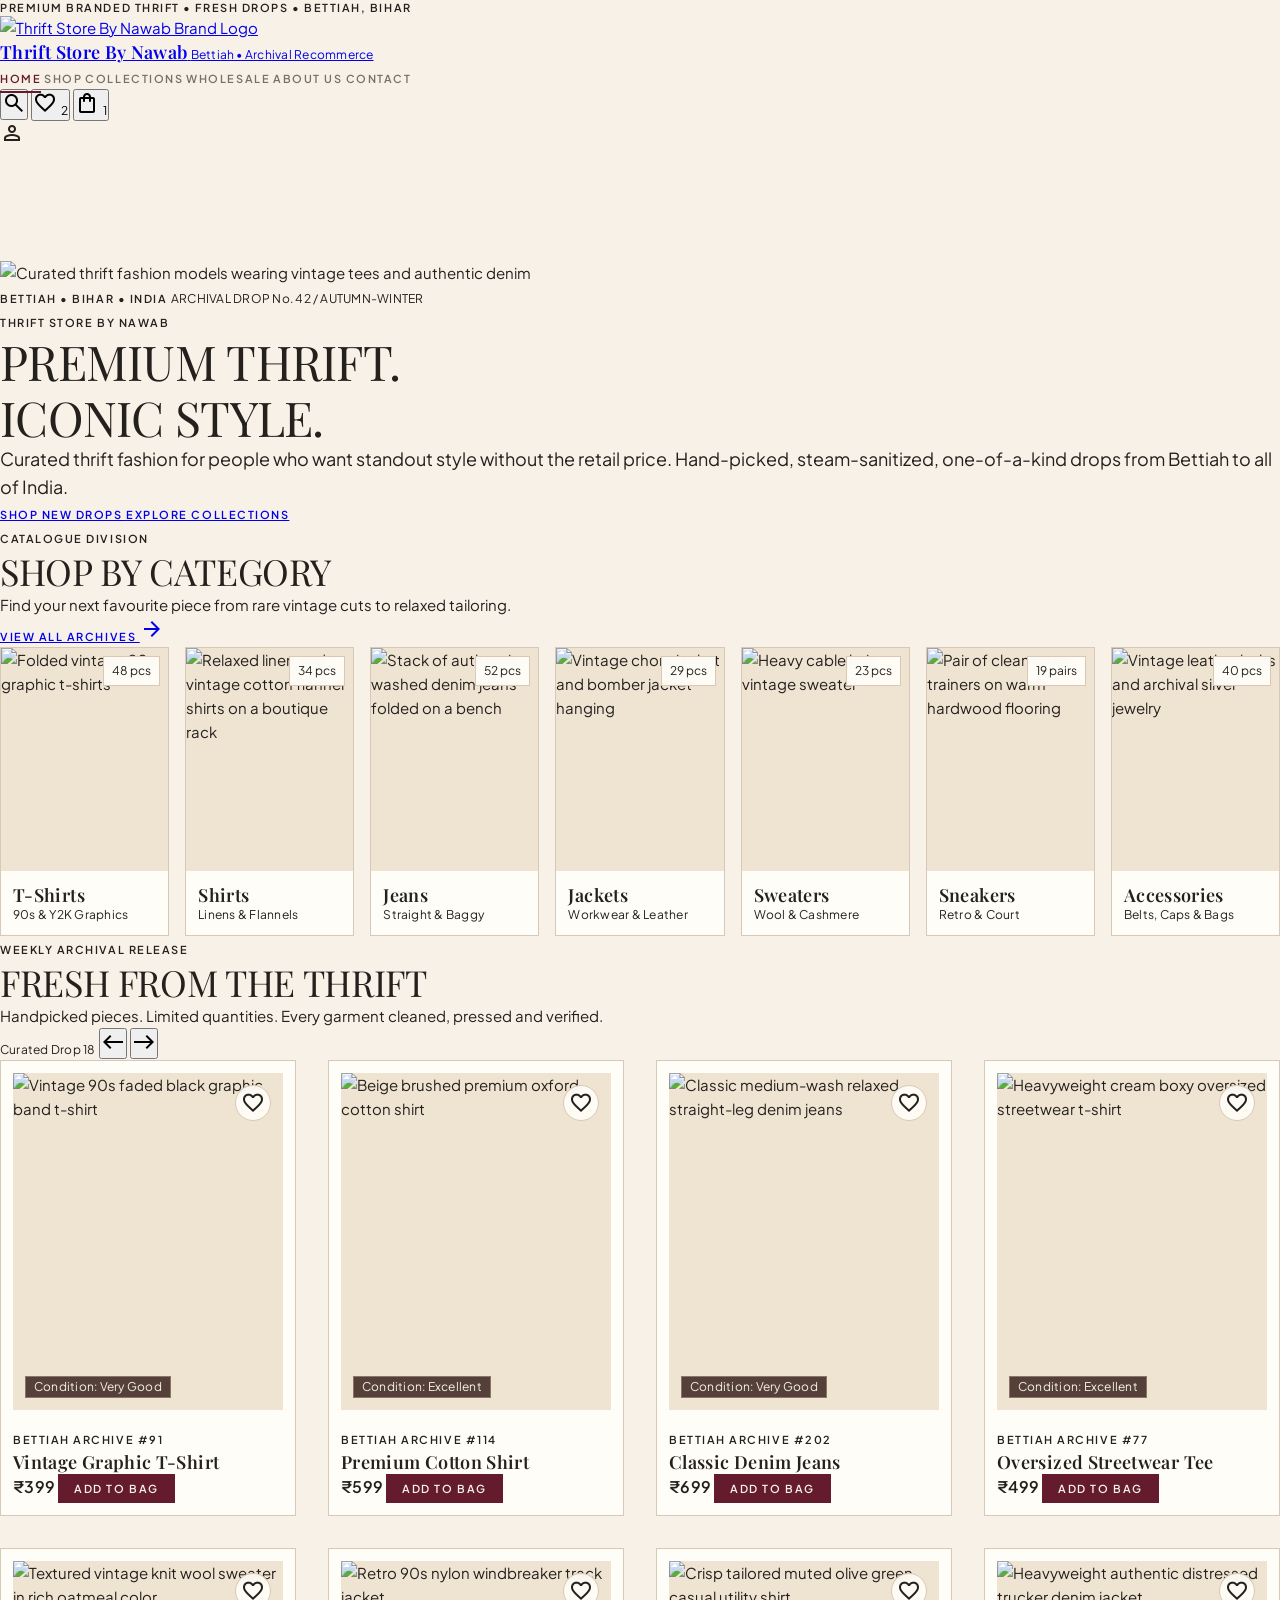
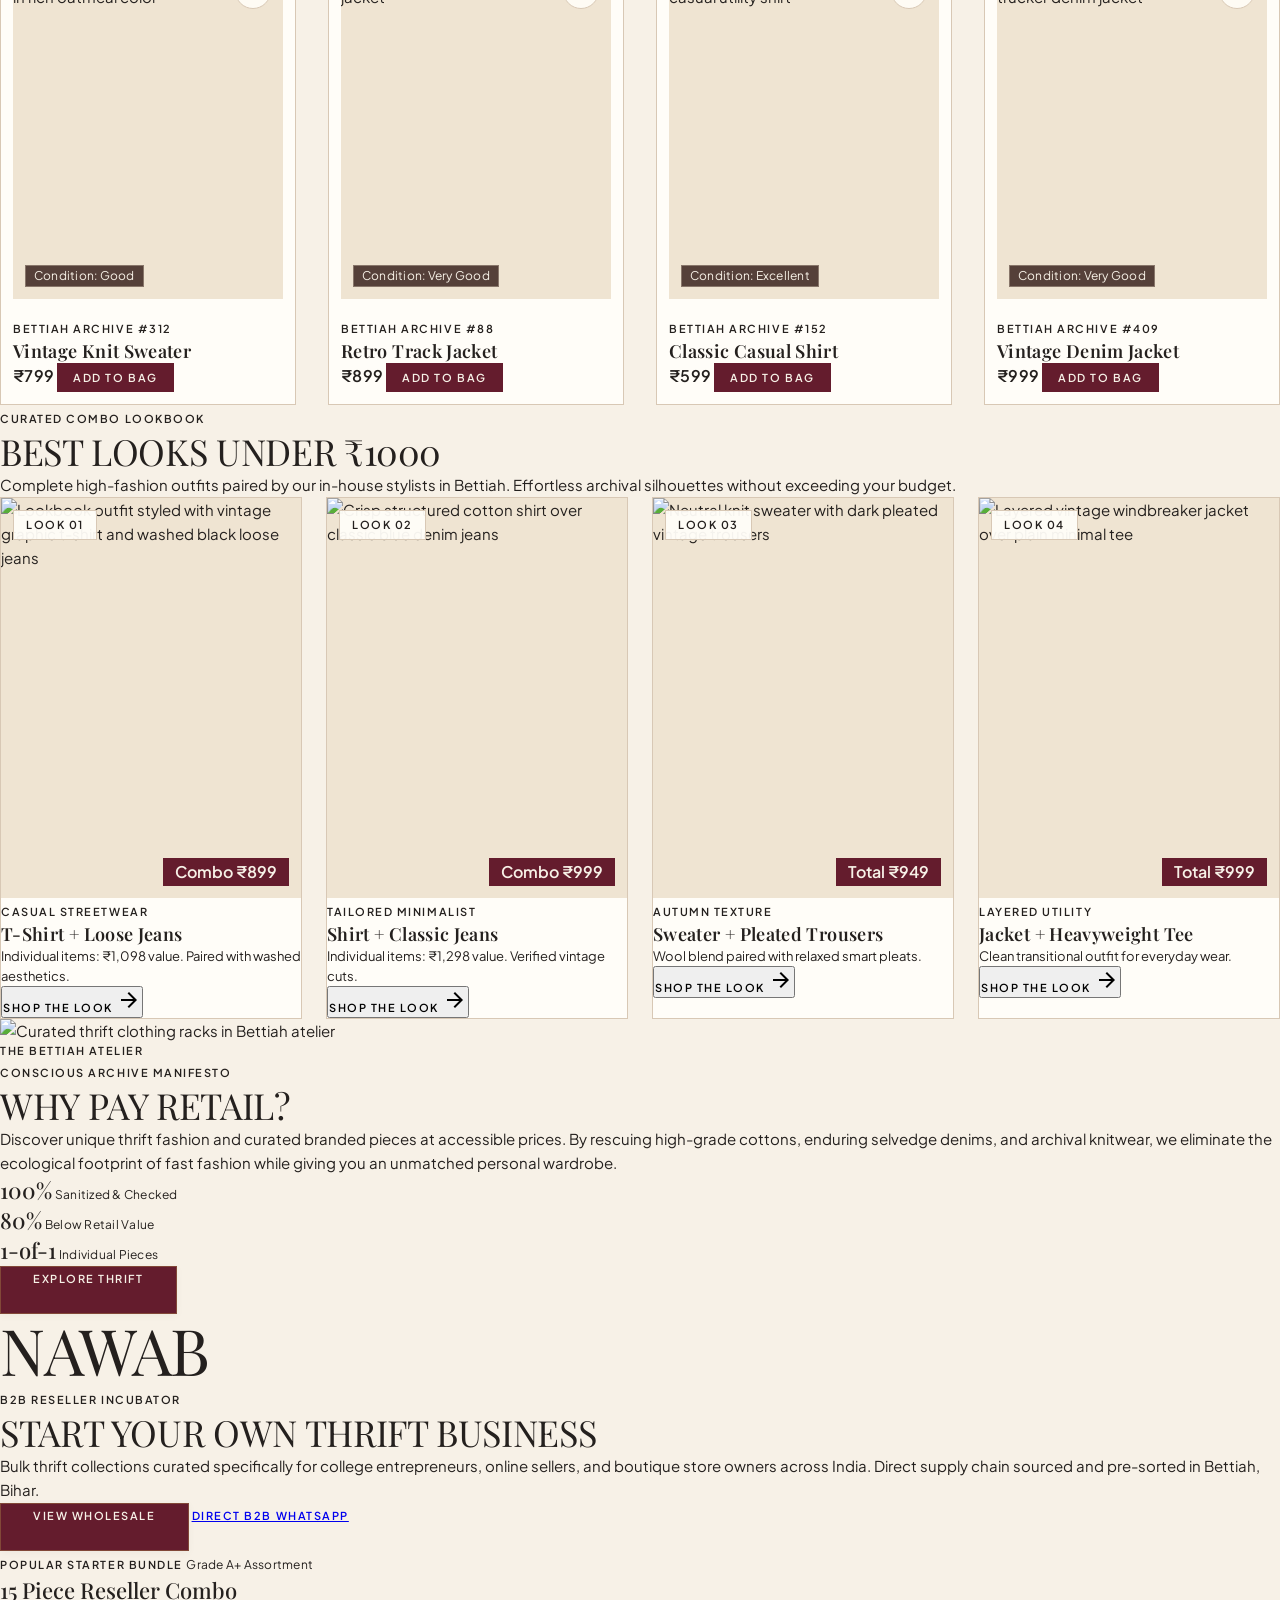
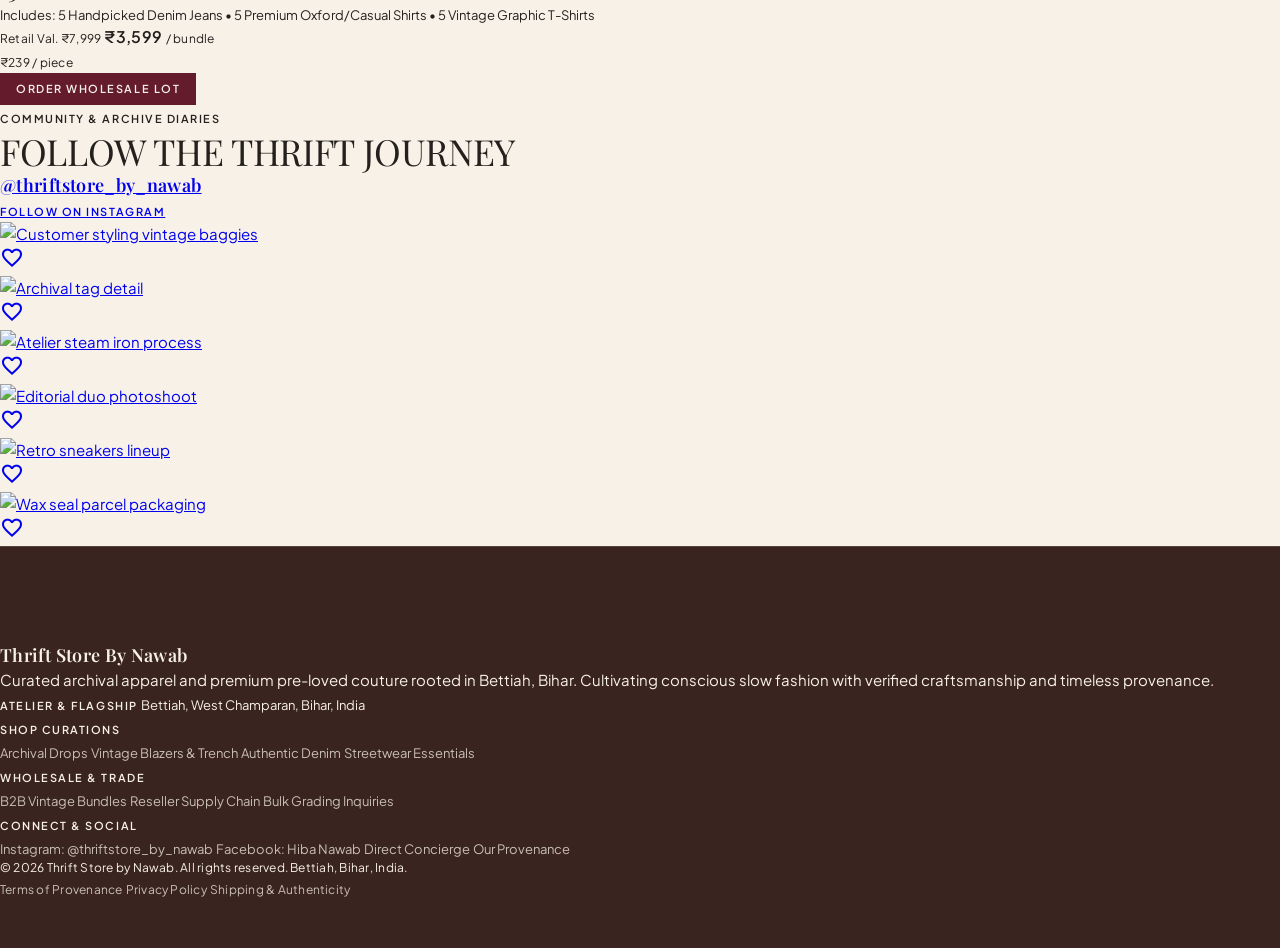
==== index.html @ 16a1c48f "Initial commit: Add Thrift Web files" ====
<!DOCTYPE html>
<html lang="en">
<head>
  <meta charset="utf-8"/>
  <meta name="viewport" content="width=device-width, initial-scale=1.0"/>
  <title>Thrift Store by Nawab | Premium Archival & Vintage Recommerce | Bettiah, Bihar</title>
  <meta name="description" content="Curated thrift fashion in Bettiah, Bihar. Steam-sanitized, one-of-a-kind vintage drops, graphic tees, denim jackets, and wholesale reseller bundles shipped across India."/>
  
  <link rel="stylesheet" href="style.css"/>
  <script src="https://cdn.tailwindcss.com?plugins=forms,container-queries"></script>
  <script id="tailwind-config">
    tailwind.config = {
      darkMode: "class",
      theme: {
        extend: {
          "colors": {
            "primary": "#641C2D",
            "primary-hover": "#4a1421",
            "secondary-dark": "#3A241F",
            "accent": "#B08A4A",
            "background": "#F7F1E7",
            "surface-sand": "#EFE4D2",
            "card-bg": "#FFFDF8",
            "border-soft": "#D8C8B5",
            "hover-bg": "#E9DCC9",
            "text-main": "#24201E",
            "text-secondary": "#77706A"
          },
          "borderRadius": {
            "DEFAULT": "0px",
            "lg": "0px",
            "xl": "0px",
            "full": "9999px"
          },
          "spacing": {
            "space-3xs": "0.125rem",
            "space-2xs": "0.25rem",
            "space-xs": "0.5rem",
            "space-sm": "0.75rem",
            "space-md": "1rem",
            "space-lg": "1.5rem",
            "space-xl": "2rem",
            "space-2xl": "3rem",
            "space-3xl": "4rem",
            "space-4xl": "6rem",
            "space-5xl": "8rem",
            "gutter-mobile": "1rem",
            "gutter-desktop": "2rem",
            "container-max": "88rem"
          },
          "fontFamily": {
            "display-hero": [ "Playfair Display", "Georgia", "serif" ],
            "headline-xl": [ "Playfair Display", "Georgia", "serif" ],
            "headline-lg": [ "Playfair Display", "Georgia", "serif" ],
            "headline-md": [ "Playfair Display", "Georgia", "serif" ],
            "headline-sm": [ "Playfair Display", "Georgia", "serif" ],
            "title-editorial": [ "Playfair Display", "Georgia", "serif" ],
            "body-lg": [ "Plus Jakarta Sans", "sans-serif" ],
            "body-md": [ "Plus Jakarta Sans", "sans-serif" ],
            "body-sm": [ "Plus Jakarta Sans", "sans-serif" ],
            "caption": [ "Plus Jakarta Sans", "sans-serif" ],
            "label-uppercase": [ "Plus Jakarta Sans", "sans-serif" ],
            "label-price": [ "Plus Jakarta Sans", "sans-serif" ]
          }
        }
      }
    };
  </script>
</head>
<body class="bg-background font-body-md text-text-main antialiased selection:bg-surface-sand selection:text-text-main">

  <!-- STICKY HEADER -->
  <header class="fixed top-0 left-0 w-full z-40 bg-[#F7F1E7]/95 backdrop-blur-md border-b border-border-soft/60 shadow-[0_1px_8px_rgba(0,0,0,0.03)]">
    <!-- Announcement Bar -->
    <div class="bg-primary text-[#F7F1E7] py-space-2xs px-gutter-mobile md:px-gutter-desktop text-center">
      <p class="font-label-uppercase text-label-uppercase tracking-widest uppercase text-accent font-semibold">
        PREMIUM BRANDED THRIFT • FRESH DROPS • BETTIAH, BIHAR
      </p>
    </div>
    <!-- Main Header Bar -->
    <div class="h-20 max-w-container-max mx-auto px-gutter-mobile md:px-gutter-desktop flex items-center justify-between">
      <div class="flex items-center gap-space-md">
        <a class="flex items-center gap-space-sm text-decoration-none" href="#">
          <img alt="Thrift Store By Nawab Brand Logo" class="h-8 w-auto object-contain" src="https://lh3.googleusercontent.com/aida/[base64]"/>
          <div class="flex flex-col">
            <span class="font-title-editorial text-title-editorial tracking-wider text-text-main font-semibold uppercase">Thrift Store By Nawab</span>
            <span class="font-caption text-caption text-text-secondary tracking-widest uppercase hidden sm:inline">Bettiah • Archival Recommerce</span>
          </div>
        </a>
      </div>
      <!-- Nav Links -->
      <nav class="hidden lg:flex items-center gap-space-xl" id="desktop-nav">
        <a aria-current="page" class="nav-link active transition-colors py-space-xs font-label-uppercase text-label-uppercase uppercase text-primary font-bold border-b-2 border-primary" href="#">Home</a>
        <a class="nav-link font-label-uppercase text-label-uppercase text-text-secondary hover:text-primary transition-colors py-space-xs uppercase" href="#category-section">Shop</a>
        <a class="nav-link font-label-uppercase text-label-uppercase text-text-secondary hover:text-primary transition-colors py-space-xs uppercase" href="#arrivals-section">Collections</a>
        <a class="nav-link font-label-uppercase text-label-uppercase text-text-secondary hover:text-primary transition-colors py-space-xs uppercase" href="#wholesale-section">Wholesale</a>
        <a class="nav-link font-label-uppercase text-label-uppercase text-text-secondary hover:text-primary transition-colors py-space-xs uppercase" href="#manifesto-section">About Us</a>
        <a class="nav-link font-label-uppercase text-label-uppercase text-text-secondary hover:text-primary transition-colors py-space-xs uppercase" href="#footer-section">Contact</a>
      </nav>
      <!-- Action Icons -->
      <div class="flex items-center gap-space-sm md:gap-space-md">
        <button id="open-search-btn" aria-label="Search catalog" class="p-space-xs text-text-secondary hover:text-text-main transition-colors cursor-pointer" type="button">
          <span class="material-symbols-outlined text-[22px]">search</span>
        </button>
        <button id="open-wishlist-btn" aria-label="Wishlist" class="relative p-space-xs text-text-secondary hover:text-text-main transition-colors cursor-pointer" type="button">
          <span class="material-symbols-outlined text-[22px]">favorite</span>
          <span id="wishlist-badge" class="absolute top-1 right-1 w-4 h-4 rounded-full bg-primary text-[#F7F1E7] font-caption text-[10px] leading-none flex items-center justify-center font-bold">2</span>
        </button>
        <button id="open-cart-btn" aria-label="Open cart" class="relative p-space-xs text-text-secondary hover:text-text-main transition-colors cursor-pointer" type="button">
          <span class="material-symbols-outlined text-[22px]">shopping_bag</span>
          <span id="cart-badge" class="absolute top-1 right-1 w-4 h-4 rounded-full bg-primary text-[#F7F1E7] font-caption text-[10px] leading-none flex items-center justify-center font-bold">1</span>
        </button>
        <div class="pl-space-2xs">
          <div class="w-8 h-8 rounded-full bg-secondary-dark flex items-center justify-center hover:bg-primary transition-colors cursor-pointer">
            <span class="material-symbols-outlined text-[#F7F1E7] text-[18px]">person</span>
          </div>
        </div>
      </div>
    </div>
  </header>

  <!-- MAIN CONTENT -->
  <main class="w-full pt-20 bg-background main-content">
    <div class="flex flex-col w-full">

      <!-- 1. HERO SECTION -->
      <section class="relative w-full px-gutter-mobile md:px-gutter-desktop py-space-xl md:py-space-3xl max-w-container-max mx-auto">
        <div class="relative w-full overflow-hidden bg-surface-sand border border-border-soft shadow-md">
          <div class="relative min-h-[560px] md:min-h-[680px] w-full flex flex-col justify-between p-space-lg md:p-space-3xl">
            <img alt="Curated thrift fashion models wearing vintage tees and authentic denim" class="absolute inset-0 w-full h-full object-cover object-center" src="https://lh3.googleusercontent.com/aida-public/[base64]"/>
            <!-- Editorial Scrim Overlay -->
            <div class="absolute inset-0 bg-gradient-to-t from-secondary-dark/90 via-secondary-dark/40 to-transparent"></div>
            <div class="absolute inset-0 bg-primary/20 backdrop-[1px]"></div>
            
            <!-- Top Header Meta -->
            <div class="relative z-10 flex items-center justify-between">
              <span class="font-label-uppercase text-label-uppercase text-[#F7F1E7] bg-secondary-dark/70 border border-accent/40 backdrop-blur-md px-space-md py-space-xs uppercase tracking-widest">
                BETTIAH • BIHAR • INDIA
              </span>
              <span class="font-caption text-caption text-[#F7F1E7]/80 hidden md:inline tracking-widest uppercase">
                ARCHIVAL DROP No. 42 / AUTUMN-WINTER
              </span>
            </div>

            <!-- Main Copy & Action Buttons -->
            <div class="relative z-10 max-w-2xl flex flex-col gap-space-md pt-space-4xl">
              <div class="flex flex-col gap-space-2xs">
                <span class="font-label-uppercase text-label-uppercase text-accent tracking-[0.2em] uppercase font-semibold">
                  THRIFT STORE BY NAWAB
                </span>
                <h1 class="font-headline-xl text-headline-xl md:font-display-hero md:text-display-hero text-[#F7F1E7] tracking-tight font-normal">
                  PREMIUM THRIFT.<br/><span class="italic font-light text-accent">ICONIC STYLE.</span>
                </h1>
              </div>
              <p class="font-body-lg text-body-lg text-[#F7F1E7]/90 max-w-xl font-normal leading-relaxed">
                Curated thrift fashion for people who want standout style without the retail price. Hand-picked, steam-sanitized, one-of-a-kind drops from Bettiah to all of India.
              </p>
              <div class="flex flex-wrap items-center gap-space-md pt-space-xs">
                <a class="h-12 px-space-xl bg-primary text-[#F7F1E7] hover:bg-primary-hover border border-accent/40 transition-colors flex items-center justify-center font-label-uppercase text-label-uppercase uppercase tracking-widest shadow-sm" href="#arrivals-section">
                  SHOP NEW DROPS
                </a>
                <a class="h-12 px-space-xl bg-secondary-dark/60 backdrop-blur-md text-[#F7F1E7] border border-border-soft hover:bg-secondary-dark transition-colors flex items-center justify-center font-label-uppercase text-label-uppercase uppercase tracking-widest" href="#category-section">
                  EXPLORE COLLECTIONS
                </a>
              </div>
            </div>
          </div>
        </div>
      </section>

      <!-- 2. SHOP BY CATEGORY -->
      <section id="category-section" class="w-full px-gutter-mobile md:px-gutter-desktop py-space-3xl max-w-container-max mx-auto">
        <div class="flex flex-col md:flex-row md:items-end justify-between mb-space-2xl gap-space-sm">
          <div class="flex flex-col gap-space-3xs">
            <span class="font-label-uppercase text-label-uppercase text-accent tracking-widest uppercase font-semibold">CATALOGUE DIVISION</span>
            <h2 class="font-headline-lg text-headline-lg text-text-main">SHOP BY CATEGORY</h2>
            <p class="font-body-md text-body-md text-text-secondary">Find your next favourite piece from rare vintage cuts to relaxed tailoring.</p>
          </div>
          <a class="font-label-uppercase text-label-uppercase text-primary hover:text-accent inline-flex items-center gap-space-xs uppercase tracking-widest group font-semibold transition-colors" href="#arrivals-section">
            View All Archives
            <span class="material-symbols-outlined text-[16px] group-hover:translate-x-1 transition-transform">arrow_forward</span>
          </a>
        </div>
        <!-- 7 Category Cards -->
        <div class="category-grid">
          <!-- Item 1: T-Shirts -->
          <a class="category-card group" href="#arrivals-section">
            <div class="category-image-wrap">
              <img alt="Folded vintage 90s graphic t-shirts" src="https://lh3.googleusercontent.com/aida-public/[base64]"/>
              <span class="category-count">48 pcs</span>
            </div>
            <div class="category-meta">
              <span class="font-title-editorial text-title-editorial text-text-main font-semibold group-hover:text-primary transition-colors">T-Shirts</span>
              <span class="font-caption text-caption text-text-secondary">90s & Y2K Graphics</span>
            </div>
          </a>
          <!-- Item 2: Shirts -->
          <a class="category-card group" href="#arrivals-section">
            <div class="category-image-wrap">
              <img alt="Relaxed linen and vintage cotton flannel shirts on a boutique rack" src="https://lh3.googleusercontent.com/aida-public/[base64]"/>
              <span class="category-count">34 pcs</span>
            </div>
            <div class="category-meta">
              <span class="font-title-editorial text-title-editorial text-text-main font-semibold group-hover:text-primary transition-colors">Shirts</span>
              <span class="font-caption text-caption text-text-secondary">Linens & Flannels</span>
            </div>
          </a>
          <!-- Item 3: Jeans -->
          <a class="category-card group" href="#arrivals-section">
            <div class="category-image-wrap">
              <img alt="Stack of authentic washed denim jeans folded on a bench" src="https://lh3.googleusercontent.com/aida-public/[base64]"/>
              <span class="category-count">52 pcs</span>
            </div>
            <div class="category-meta">
              <span class="font-title-editorial text-title-editorial text-text-main font-semibold group-hover:text-primary transition-colors">Jeans</span>
              <span class="font-caption text-caption text-text-secondary">Straight & Baggy</span>
            </div>
          </a>
          <!-- Item 4: Jackets -->
          <a class="category-card group" href="#arrivals-section">
            <div class="category-image-wrap">
              <img alt="Vintage chore jacket and bomber jacket hanging" src="https://lh3.googleusercontent.com/aida-public/[base64]"/>
              <span class="category-count">29 pcs</span>
            </div>
            <div class="category-meta">
              <span class="font-title-editorial text-title-editorial text-text-main font-semibold group-hover:text-primary transition-colors">Jackets</span>
              <span class="font-caption text-caption text-text-secondary">Workwear & Leather</span>
            </div>
          </a>
          <!-- Item 5: Sweaters -->
          <a class="category-card group" href="#arrivals-section">
            <div class="category-image-wrap">
              <img alt="Heavy cable knit vintage sweater" src="https://lh3.googleusercontent.com/aida-public/[base64]"/>
              <span class="category-count">23 pcs</span>
            </div>
            <div class="category-meta">
              <span class="font-title-editorial text-title-editorial text-text-main font-semibold group-hover:text-primary transition-colors">Sweaters</span>
              <span class="font-caption text-caption text-text-secondary">Wool & Cashmere</span>
            </div>
          </a>
          <!-- Item 6: Sneakers -->
          <a class="category-card group" href="#arrivals-section">
            <div class="category-image-wrap">
              <img alt="Pair of clean retro trainers on warm hardwood flooring" src="https://lh3.googleusercontent.com/aida-public/[base64]"/>
              <span class="category-count">19 pairs</span>
            </div>
            <div class="category-meta">
              <span class="font-title-editorial text-title-editorial text-text-main font-semibold group-hover:text-primary transition-colors">Sneakers</span>
              <span class="font-caption text-caption text-text-secondary">Retro & Court</span>
            </div>
          </a>
          <!-- Item 7: Accessories -->
          <a class="category-card group" href="#arrivals-section">
            <div class="category-image-wrap">
              <img alt="Vintage leather belts and archival silver jewelry" src="https://lh3.googleusercontent.com/aida-public/[base64]"/>
              <span class="category-count">40 pcs</span>
            </div>
            <div class="category-meta">
              <span class="font-title-editorial text-title-editorial text-text-main font-semibold group-hover:text-primary transition-colors">Accessories</span>
              <span class="font-caption text-caption text-text-secondary">Belts, Caps & Bags</span>
            </div>
          </a>
        </div>
      </section>

      <!-- 3. NEW ARRIVALS ('FRESH FROM THE THRIFT') -->
      <section id="arrivals-section" class="w-full px-gutter-mobile md:px-gutter-desktop py-space-4xl max-w-container-max mx-auto">
        <div class="flex flex-col md:flex-row md:items-end justify-between mb-space-2xl gap-space-sm">
          <div class="flex flex-col gap-space-3xs">
            <span class="font-label-uppercase text-label-uppercase text-accent tracking-widest uppercase font-semibold">WEEKLY ARCHIVAL RELEASE</span>
            <h2 class="font-headline-lg text-headline-lg text-text-main">FRESH FROM THE THRIFT</h2>
            <p class="font-body-md text-body-md text-text-secondary">Handpicked pieces. Limited quantities. Every garment cleaned, pressed and verified.</p>
          </div>
          <div class="flex items-center gap-space-xs">
            <span class="font-caption text-caption text-text-secondary pr-space-xs">Curated Drop 18</span>
            <button aria-label="Previous" class="w-10 h-10 bg-surface-sand border border-border-soft flex items-center justify-center text-text-main hover:bg-hover-bg transition-colors cursor-pointer" type="button">
              <span class="material-symbols-outlined text-[20px]">west</span>
            </button>
            <button aria-label="Next" class="w-10 h-10 bg-surface-sand border border-border-soft flex items-center justify-center text-text-main hover:bg-hover-bg transition-colors cursor-pointer" type="button">
              <span class="material-symbols-outlined text-[20px]">east</span>
            </button>
          </div>
        </div>

        <!-- 8 Product Cards Grid -->
        <div class="product-grid">
          <!-- Card 1 -->
          <div class="product-card group" data-title="Vintage Graphic T-Shirt" data-price="399" data-code="Bettiah Archive #91">
            <div class="product-image-container">
              <img alt="Vintage 90s faded black graphic band t-shirt" src="https://lh3.googleusercontent.com/aida-public/[base64]"/>
              <button aria-label="Save to wishlist" class="wishlist-btn" type="button">
                <span class="material-symbols-outlined text-[20px]">favorite</span>
              </button>
              <span class="condition-badge font-caption text-caption">Condition: Very Good</span>
            </div>
            <div class="product-info">
              <div class="flex flex-col gap-space-3xs">
                <span class="font-label-uppercase text-label-uppercase text-accent uppercase font-medium">Bettiah Archive #91</span>
                <h3 class="font-title-editorial text-title-editorial text-text-main font-medium">Vintage Graphic T-Shirt</h3>
              </div>
              <div class="pt-space-md flex items-center justify-between">
                <span class="font-label-price text-label-price text-text-main font-semibold">₹399</span>
                <button class="add-to-bag-btn" type="button">Add to Bag</button>
              </div>
            </div>
          </div>
          <!-- Card 2 -->
          <div class="product-card group" data-title="Premium Cotton Shirt" data-price="599" data-code="Bettiah Archive #114">
            <div class="product-image-container">
              <img alt="Beige brushed premium oxford cotton shirt" src="https://lh3.googleusercontent.com/aida-public/[base64]"/>
              <button aria-label="Save to wishlist" class="wishlist-btn" type="button">
                <span class="material-symbols-outlined text-[20px]">favorite</span>
              </button>
              <span class="condition-badge font-caption text-caption">Condition: Excellent</span>
            </div>
            <div class="product-info">
              <div class="flex flex-col gap-space-3xs">
                <span class="font-label-uppercase text-label-uppercase text-accent uppercase font-medium">Bettiah Archive #114</span>
                <h3 class="font-title-editorial text-title-editorial text-text-main font-medium">Premium Cotton Shirt</h3>
              </div>
              <div class="pt-space-md flex items-center justify-between">
                <span class="font-label-price text-label-price text-text-main font-semibold">₹599</span>
                <button class="add-to-bag-btn" type="button">Add to Bag</button>
              </div>
            </div>
          </div>
          <!-- Card 3 -->
          <div class="product-card group" data-title="Classic Denim Jeans" data-price="699" data-code="Bettiah Archive #202">
            <div class="product-image-container">
              <img alt="Classic medium-wash relaxed straight-leg denim jeans" src="https://lh3.googleusercontent.com/aida-public/[base64]"/>
              <button aria-label="Save to wishlist" class="wishlist-btn" type="button">
                <span class="material-symbols-outlined text-[20px]">favorite</span>
              </button>
              <span class="condition-badge font-caption text-caption">Condition: Very Good</span>
            </div>
            <div class="product-info">
              <div class="flex flex-col gap-space-3xs">
                <span class="font-label-uppercase text-label-uppercase text-accent uppercase font-medium">Bettiah Archive #202</span>
                <h3 class="font-title-editorial text-title-editorial text-text-main font-medium">Classic Denim Jeans</h3>
              </div>
              <div class="pt-space-md flex items-center justify-between">
                <span class="font-label-price text-label-price text-text-main font-semibold">₹699</span>
                <button class="add-to-bag-btn" type="button">Add to Bag</button>
              </div>
            </div>
          </div>
          <!-- Card 4 -->
          <div class="product-card group" data-title="Oversized Streetwear Tee" data-price="499" data-code="Bettiah Archive #77">
            <div class="product-image-container">
              <img alt="Heavyweight cream boxy oversized streetwear t-shirt" src="https://lh3.googleusercontent.com/aida-public/[base64]"/>
              <button aria-label="Save to wishlist" class="wishlist-btn" type="button">
                <span class="material-symbols-outlined text-[20px]">favorite</span>
              </button>
              <span class="condition-badge font-caption text-caption">Condition: Excellent</span>
            </div>
            <div class="product-info">
              <div class="flex flex-col gap-space-3xs">
                <span class="font-label-uppercase text-label-uppercase text-accent uppercase font-medium">Bettiah Archive #77</span>
                <h3 class="font-title-editorial text-title-editorial text-text-main font-medium">Oversized Streetwear Tee</h3>
              </div>
              <div class="pt-space-md flex items-center justify-between">
                <span class="font-label-price text-label-price text-text-main font-semibold">₹499</span>
                <button class="add-to-bag-btn" type="button">Add to Bag</button>
              </div>
            </div>
          </div>
          <!-- Card 5 -->
          <div class="product-card group" data-title="Vintage Knit Sweater" data-price="799" data-code="Bettiah Archive #312">
            <div class="product-image-container">
              <img alt="Textured vintage knit wool sweater in rich oatmeal color" src="https://lh3.googleusercontent.com/aida-public/[base64]"/>
              <button aria-label="Save to wishlist" class="wishlist-btn" type="button">
                <span class="material-symbols-outlined text-[20px]">favorite</span>
              </button>
              <span class="condition-badge font-caption text-caption">Condition: Good</span>
            </div>
            <div class="product-info">
              <div class="flex flex-col gap-space-3xs">
                <span class="font-label-uppercase text-label-uppercase text-accent uppercase font-medium">Bettiah Archive #312</span>
                <h3 class="font-title-editorial text-title-editorial text-text-main font-medium">Vintage Knit Sweater</h3>
              </div>
              <div class="pt-space-md flex items-center justify-between">
                <span class="font-label-price text-label-price text-text-main font-semibold">₹799</span>
                <button class="add-to-bag-btn" type="button">Add to Bag</button>
              </div>
            </div>
          </div>
          <!-- Card 6 -->
          <div class="product-card group" data-title="Retro Track Jacket" data-price="899" data-code="Bettiah Archive #88">
            <div class="product-image-container">
              <img alt="Retro 90s nylon windbreaker track jacket" src="https://lh3.googleusercontent.com/aida-public/[base64]"/>
              <button aria-label="Save to wishlist" class="wishlist-btn" type="button">
                <span class="material-symbols-outlined text-[20px]">favorite</span>
              </button>
              <span class="condition-badge font-caption text-caption">Condition: Very Good</span>
            </div>
            <div class="product-info">
              <div class="flex flex-col gap-space-3xs">
                <span class="font-label-uppercase text-label-uppercase text-accent uppercase font-medium">Bettiah Archive #88</span>
                <h3 class="font-title-editorial text-title-editorial text-text-main font-medium">Retro Track Jacket</h3>
              </div>
              <div class="pt-space-md flex items-center justify-between">
                <span class="font-label-price text-label-price text-text-main font-semibold">₹899</span>
                <button class="add-to-bag-btn" type="button">Add to Bag</button>
              </div>
            </div>
          </div>
          <!-- Card 7 -->
          <div class="product-card group" data-title="Classic Casual Shirt" data-price="599" data-code="Bettiah Archive #152">
            <div class="product-image-container">
              <img alt="Crisp tailored muted olive green casual utility shirt" src="https://lh3.googleusercontent.com/aida-public/[base64]"/>
              <button aria-label="Save to wishlist" class="wishlist-btn" type="button">
                <span class="material-symbols-outlined text-[20px]">favorite</span>
              </button>
              <span class="condition-badge font-caption text-caption">Condition: Excellent</span>
            </div>
            <div class="product-info">
              <div class="flex flex-col gap-space-3xs">
                <span class="font-label-uppercase text-label-uppercase text-accent uppercase font-medium">Bettiah Archive #152</span>
                <h3 class="font-title-editorial text-title-editorial text-text-main font-medium">Classic Casual Shirt</h3>
              </div>
              <div class="pt-space-md flex items-center justify-between">
                <span class="font-label-price text-label-price text-text-main font-semibold">₹599</span>
                <button class="add-to-bag-btn" type="button">Add to Bag</button>
              </div>
            </div>
          </div>
          <!-- Card 8 -->
          <div class="product-card group" data-title="Vintage Denim Jacket" data-price="999" data-code="Bettiah Archive #409">
            <div class="product-image-container">
              <img alt="Heavyweight authentic distressed trucker denim jacket" src="https://lh3.googleusercontent.com/aida-public/[base64]"/>
              <button aria-label="Save to wishlist" class="wishlist-btn" type="button">
                <span class="material-symbols-outlined text-[20px]">favorite</span>
              </button>
              <span class="condition-badge font-caption text-caption">Condition: Very Good</span>
            </div>
            <div class="product-info">
              <div class="flex flex-col gap-space-3xs">
                <span class="font-label-uppercase text-label-uppercase text-accent uppercase font-medium">Bettiah Archive #409</span>
                <h3 class="font-title-editorial text-title-editorial text-text-main font-medium">Vintage Denim Jacket</h3>
              </div>
              <div class="pt-space-md flex items-center justify-between">
                <span class="font-label-price text-label-price text-text-main font-semibold">₹999</span>
                <button class="add-to-bag-btn" type="button">Add to Bag</button>
              </div>
            </div>
          </div>
        </div>
      </section>

      <!-- 4. UNDER ₹1000 ('BEST LOOKS UNDER ₹1000') -->
      <section class="w-full bg-surface-sand border-y border-border-soft py-space-4xl my-space-2xl">
        <div class="max-w-container-max mx-auto px-gutter-mobile md:px-gutter-desktop">
          <div class="flex flex-col items-center text-center max-w-2xl mx-auto mb-space-3xl gap-space-2xs">
            <span class="font-label-uppercase text-label-uppercase text-accent uppercase tracking-[0.2em] font-semibold">CURATED COMBO LOOKBOOK</span>
            <h2 class="font-headline-lg md:font-headline-xl text-headline-lg md:text-headline-xl text-text-main">BEST LOOKS UNDER ₹1000</h2>
            <p class="font-body-md text-body-md text-text-secondary">
              Complete high-fashion outfits paired by our in-house stylists in Bettiah. Effortless archival silhouettes without exceeding your budget.
            </p>
          </div>
          <!-- 4 Editorial Look Cards -->
          <div class="combo-grid">
            <!-- Look 01 -->
            <div class="combo-card group">
              <div class="combo-image-wrap">
                <img alt="Lookbook outfit styled with vintage graphic t-shirt and washed black loose jeans" src="https://lh3.googleusercontent.com/aida-public/[base64]"/>
                <div class="look-tag text-text-main">LOOK 01</div>
                <div class="price-tag">Combo ₹899</div>
              </div>
              <div class="p-space-lg flex flex-col flex-1 justify-between gap-space-md">
                <div class="flex flex-col gap-space-xs">
                  <span class="font-label-uppercase text-label-uppercase text-accent uppercase font-semibold">Casual Streetwear</span>
                  <h3 class="font-title-editorial text-title-editorial text-text-main font-semibold">T-Shirt + Loose Jeans</h3>
                  <p class="font-body-sm text-body-sm text-text-secondary">Individual items: ₹1,098 value. Paired with washed aesthetics.</p>
                </div>
                <button class="w-full py-space-sm bg-surface-sand text-text-main hover:bg-primary hover:text-[#F7F1E7] border border-border-soft transition-colors font-label-uppercase text-label-uppercase uppercase tracking-wider flex items-center justify-center gap-space-xs cursor-pointer" type="button">
                  <span>SHOP THE LOOK</span>
                  <span class="material-symbols-outlined text-[16px]">arrow_forward</span>
                </button>
              </div>
            </div>
            <!-- Look 02 -->
            <div class="combo-card group">
              <div class="combo-image-wrap">
                <img alt="Crisp structured cotton shirt over classic blue denim jeans" src="https://lh3.googleusercontent.com/aida-public/[base64]"/>
                <div class="look-tag text-text-main">LOOK 02</div>
                <div class="price-tag">Combo ₹999</div>
              </div>
              <div class="p-space-lg flex flex-col flex-1 justify-between gap-space-md">
                <div class="flex flex-col gap-space-xs">
                  <span class="font-label-uppercase text-label-uppercase text-accent uppercase font-semibold">Tailored Minimalist</span>
                  <h3 class="font-title-editorial text-title-editorial text-text-main font-semibold">Shirt + Classic Jeans</h3>
                  <p class="font-body-sm text-body-sm text-text-secondary">Individual items: ₹1,298 value. Verified vintage cuts.</p>
                </div>
                <button class="w-full py-space-sm bg-surface-sand text-text-main hover:bg-primary hover:text-[#F7F1E7] border border-border-soft transition-colors font-label-uppercase text-label-uppercase uppercase tracking-wider flex items-center justify-center gap-space-xs cursor-pointer" type="button">
                  <span>SHOP THE LOOK</span>
                  <span class="material-symbols-outlined text-[16px]">arrow_forward</span>
                </button>
              </div>
            </div>
            <!-- Look 03 -->
            <div class="combo-card group">
              <div class="combo-image-wrap">
                <img alt="Neutral knit sweater with dark pleated vintage trousers" src="https://lh3.googleusercontent.com/aida-public/[base64]"/>
                <div class="look-tag text-text-main">LOOK 03</div>
                <div class="price-tag">Total ₹949</div>
              </div>
              <div class="p-space-lg flex flex-col flex-1 justify-between gap-space-md">
                <div class="flex flex-col gap-space-xs">
                  <span class="font-label-uppercase text-label-uppercase text-accent uppercase font-semibold">Autumn Texture</span>
                  <h3 class="font-title-editorial text-title-editorial text-text-main font-semibold">Sweater + Pleated Trousers</h3>
                  <p class="font-body-sm text-body-sm text-text-secondary">Wool blend paired with relaxed smart pleats.</p>
                </div>
                <button class="w-full py-space-sm bg-surface-sand text-text-main hover:bg-primary hover:text-[#F7F1E7] border border-border-soft transition-colors font-label-uppercase text-label-uppercase uppercase tracking-wider flex items-center justify-center gap-space-xs cursor-pointer" type="button">
                  <span>SHOP THE LOOK</span>
                  <span class="material-symbols-outlined text-[16px]">arrow_forward</span>
                </button>
              </div>
            </div>
            <!-- Look 04 -->
            <div class="combo-card group">
              <div class="combo-image-wrap">
                <img alt="Layered vintage windbreaker jacket over plain minimal tee" src="https://lh3.googleusercontent.com/aida-public/[base64]"/>
                <div class="look-tag text-text-main">LOOK 04</div>
                <div class="price-tag">Total ₹999</div>
              </div>
              <div class="p-space-lg flex flex-col flex-1 justify-between gap-space-md">
                <div class="flex flex-col gap-space-xs">
                  <span class="font-label-uppercase text-label-uppercase text-accent uppercase font-semibold">Layered Utility</span>
                  <h3 class="font-title-editorial text-title-editorial text-text-main font-semibold">Jacket + Heavyweight Tee</h3>
                  <p class="font-body-sm text-body-sm text-text-secondary">Clean transitional outfit for everyday wear.</p>
                </div>
                <button class="w-full py-space-sm bg-surface-sand text-text-main hover:bg-primary hover:text-[#F7F1E7] border border-border-soft transition-colors font-label-uppercase text-label-uppercase uppercase tracking-wider flex items-center justify-center gap-space-xs cursor-pointer" type="button">
                  <span>SHOP THE LOOK</span>
                  <span class="material-symbols-outlined text-[16px]">arrow_forward</span>
                </button>
              </div>
            </div>
          </div>
        </div>
      </section>

      <!-- 5. PREMIUM THRIFT MANIFESTO ('WHY PAY RETAIL?') -->
      <section id="manifesto-section" class="w-full px-gutter-mobile md:px-gutter-desktop py-space-3xl max-w-container-max mx-auto">
        <div class="grid grid-cols-1 lg:grid-cols-12 overflow-hidden bg-card-bg border border-border-soft shadow-md">
          <!-- Media Col -->
          <div class="lg:col-span-7 relative min-h-[420px] lg:min-h-[580px] bg-surface-sand overflow-hidden">
            <img alt="Curated thrift clothing racks in Bettiah atelier" class="w-full h-full object-cover" src="https://lh3.googleusercontent.com/aida-public/[base64]"/>
            <div class="absolute inset-0 bg-secondary-dark/10"></div>
            <div class="absolute top-space-lg left-space-lg bg-[#FFFDF8]/95 border border-border-soft backdrop-blur-sm px-space-md py-space-xs font-label-uppercase text-label-uppercase text-primary font-bold">
              THE BETTIAH ATELIER
            </div>
          </div>
          <!-- Content Col -->
          <div class="lg:col-span-5 p-space-xl md:p-space-3xl flex flex-col justify-center bg-card-bg">
            <span class="font-label-uppercase text-label-uppercase text-accent uppercase tracking-[0.2em] mb-space-2xs font-semibold">
              CONSCIOUS ARCHIVE MANIFESTO
            </span>
            <h2 class="font-headline-lg md:font-headline-xl text-headline-lg md:text-headline-xl text-text-main mb-space-md leading-tight">
              WHY PAY RETAIL?
            </h2>
            <p class="font-body-md text-body-md text-text-secondary leading-relaxed mb-space-lg">
              Discover unique thrift fashion and curated branded pieces at accessible prices. By rescuing high-grade cottons, enduring selvedge denims, and archival knitwear, we eliminate the ecological footprint of fast fashion while giving you an unmatched personal wardrobe.
            </p>
            <!-- Metric micro-callouts -->
            <div class="grid grid-cols-3 gap-space-md py-space-md mb-space-xl bg-surface-sand/70 border border-border-soft p-space-sm">
              <div class="flex flex-col">
                <span class="font-headline-sm text-headline-sm text-text-main font-semibold">100%</span>
                <span class="font-caption text-caption text-text-secondary">Sanitized & Checked</span>
              </div>
              <div class="flex flex-col">
                <span class="font-headline-sm text-headline-sm text-text-main font-semibold">80%</span>
                <span class="font-caption text-caption text-text-secondary">Below Retail Value</span>
              </div>
              <div class="flex flex-col">
                <span class="font-headline-sm text-headline-sm text-text-main font-semibold">1-of-1</span>
                <span class="font-caption text-caption text-text-secondary">Individual Pieces</span>
              </div>
            </div>
            <a class="btn-primary w-fit text-decoration-none" href="#arrivals-section">
              EXPLORE THRIFT
            </a>
          </div>
        </div>
      </section>

      <!-- 6. WHOLESALE PROMOTIONAL BANNER -->
      <section id="wholesale-section" class="w-full px-gutter-mobile md:px-gutter-desktop py-space-3xl max-w-container-max mx-auto">
        <div class="relative bg-secondary-dark text-[#F7F1E7] border border-border-soft/40 overflow-hidden p-space-xl md:p-space-4xl shadow-xl">
          <div class="absolute -right-16 -bottom-16 font-display-hero text-[180px] text-white/[0.03] select-none pointer-events-none leading-none font-bold">
            NAWAB
          </div>
          <div class="relative z-10 grid grid-cols-1 lg:grid-cols-12 gap-space-2xl items-center">
            <!-- Left: Wholesale Value Proposition -->
            <div class="lg:col-span-7 flex flex-col gap-space-md">
              <div class="flex items-center gap-space-xs">
                <span class="w-2 h-2 rounded-full bg-accent"></span>
                <span class="font-label-uppercase text-label-uppercase text-accent tracking-widest uppercase font-semibold">
                  B2B RESELLER INCUBATOR
                </span>
              </div>
              <h2 class="font-headline-lg md:font-headline-xl text-headline-lg md:text-headline-xl text-[#F7F1E7] font-normal">
                START YOUR OWN <span class="italic text-accent font-light">THRIFT BUSINESS</span>
              </h2>
              <p class="font-body-md text-body-md text-[#F7F1E7]/80 max-w-lg leading-relaxed">
                Bulk thrift collections curated specifically for college entrepreneurs, online sellers, and boutique store owners across India. Direct supply chain sourced and pre-sorted in Bettiah, Bihar.
              </p>
              <div class="flex flex-wrap items-center gap-space-md pt-space-xs">
                <a class="btn-primary text-decoration-none" href="#arrivals-section">
                  VIEW WHOLESALE
                </a>
                <a class="h-12 px-space-xl bg-[#F7F1E7]/10 text-[#F7F1E7] hover:bg-[#F7F1E7]/20 border border-[#F7F1E7]/30 transition-colors flex items-center justify-center font-label-uppercase text-label-uppercase uppercase tracking-widest text-decoration-none" href="https://wa.me/910000000000" target="_blank" rel="noopener noreferrer">
                  Direct B2B WhatsApp
                </a>
              </div>
            </div>
            <!-- Right: Featured Bundle Card -->
            <div class="lg:col-span-5 bg-card-bg text-text-main border border-border-soft p-space-xl shadow-md flex flex-col gap-space-md">
              <div class="flex items-center justify-between">
                <span class="font-label-uppercase text-label-uppercase px-space-xs py-space-3xs bg-surface-sand text-secondary-dark border border-border-soft uppercase font-semibold">
                  POPULAR STARTER BUNDLE
                </span>
                <span class="font-caption text-caption text-text-secondary">Grade A+ Assortment</span>
              </div>
              <div class="flex flex-col gap-space-2xs">
                <h4 class="font-headline-sm text-headline-sm text-text-main font-semibold">15 Piece Reseller Combo</h4>
                <p class="font-body-sm text-body-sm text-text-secondary">
                  Includes: 5 Handpicked Denim Jeans • 5 Premium Oxford/Casual Shirts • 5 Vintage Graphic T-Shirts
                </p>
              </div>
              <div class="p-space-sm bg-surface-sand/60 border border-border-soft flex items-center justify-between">
                <div class="flex flex-col">
                  <span class="font-caption text-caption text-text-secondary line-through">Retail Val. ₹7,999</span>
                  <span class="font-label-price text-label-price text-primary text-[20px] font-bold">₹3,599 <span class="font-caption text-caption text-text-secondary font-normal">/ bundle</span></span>
                </div>
                <span class="font-caption text-caption text-text-main font-semibold bg-card-bg border border-border-soft px-space-xs py-space-2xs">
                  ₹239 / piece
                </span>
              </div>
              <button class="w-full py-space-sm bg-primary text-[#F7F1E7] hover:bg-primary-hover border border-accent/30 transition-colors text-center font-label-uppercase text-label-uppercase uppercase tracking-wider cursor-pointer add-to-bag-btn" type="button" data-title="15 Piece Reseller Wholesale Bundle" data-price="3599" data-code="B2B Bundle #01">
                Order Wholesale Lot
              </button>
            </div>
          </div>
        </div>
      </section>

      <!-- 7. INSTAGRAM EDITORIAL FEED -->
      <section class="w-full px-gutter-mobile md:px-gutter-desktop py-space-4xl max-w-container-max mx-auto">
        <div class="flex flex-col md:flex-row md:items-end justify-between mb-space-2xl gap-space-sm">
          <div class="flex flex-col gap-space-3xs">
            <span class="font-label-uppercase text-label-uppercase text-accent tracking-widest uppercase font-semibold">COMMUNITY & ARCHIVE DIARIES</span>
            <h2 class="font-headline-lg text-headline-lg text-text-main">FOLLOW THE THRIFT JOURNEY</h2>
            <a class="font-title-editorial text-title-editorial text-text-secondary hover:text-primary transition-colors text-decoration-none" href="https://instagram.com" target="_blank" rel="noopener noreferrer">
              @thriftstore_by_nawab
            </a>
          </div>
          <a class="h-11 px-space-xl bg-surface-sand text-text-main border border-border-soft hover:bg-hover-bg transition-colors flex items-center justify-center font-label-uppercase text-label-uppercase uppercase tracking-widest text-decoration-none" href="https://instagram.com" target="_blank" rel="noopener noreferrer">
            FOLLOW ON INSTAGRAM
          </a>
        </div>
        <!-- 6 Image Grid -->
        <div class="grid grid-cols-2 md:grid-cols-3 lg:grid-cols-6 gap-space-md">
          <a class="group relative aspect-square overflow-hidden bg-surface-sand border border-border-soft" href="https://instagram.com" target="_blank" rel="noopener noreferrer">
            <img class="w-full h-full object-cover group-hover:scale-110 transition-transform duration-500" alt="Customer styling vintage baggies" src="https://lh3.googleusercontent.com/aida-public/[base64]"/>
            <div class="absolute inset-0 bg-primary/50 opacity-0 group-hover:opacity-100 transition-opacity flex items-center justify-center text-[#F7F1E7]">
              <span class="material-symbols-outlined text-[24px]">favorite</span>
            </div>
          </a>
          <a class="group relative aspect-square overflow-hidden bg-surface-sand border border-border-soft" href="https://instagram.com" target="_blank" rel="noopener noreferrer">
            <img class="w-full h-full object-cover group-hover:scale-110 transition-transform duration-500" alt="Archival tag detail" src="https://lh3.googleusercontent.com/aida-public/[base64]"/>
            <div class="absolute inset-0 bg-primary/50 opacity-0 group-hover:opacity-100 transition-opacity flex items-center justify-center text-[#F7F1E7]">
              <span class="material-symbols-outlined text-[24px]">favorite</span>
            </div>
          </a>
          <a class="group relative aspect-square overflow-hidden bg-surface-sand border border-border-soft" href="https://instagram.com" target="_blank" rel="noopener noreferrer">
            <img class="w-full h-full object-cover group-hover:scale-110 transition-transform duration-500" alt="Atelier steam iron process" src="https://lh3.googleusercontent.com/aida-public/[base64]"/>
            <div class="absolute inset-0 bg-primary/50 opacity-0 group-hover:opacity-100 transition-opacity flex items-center justify-center text-[#F7F1E7]">
              <span class="material-symbols-outlined text-[24px]">favorite</span>
            </div>
          </a>
          <a class="group relative aspect-square overflow-hidden bg-surface-sand border border-border-soft" href="https://instagram.com" target="_blank" rel="noopener noreferrer">
            <img class="w-full h-full object-cover group-hover:scale-110 transition-transform duration-500" alt="Editorial duo photoshoot" src="https://lh3.googleusercontent.com/aida-public/[base64]"/>
            <div class="absolute inset-0 bg-primary/50 opacity-0 group-hover:opacity-100 transition-opacity flex items-center justify-center text-[#F7F1E7]">
              <span class="material-symbols-outlined text-[24px]">favorite</span>
            </div>
          </a>
          <a class="group relative aspect-square overflow-hidden bg-surface-sand border border-border-soft" href="https://instagram.com" target="_blank" rel="noopener noreferrer">
            <img class="w-full h-full object-cover group-hover:scale-110 transition-transform duration-500" alt="Retro sneakers lineup" src="https://lh3.googleusercontent.com/aida-public/[base64]"/>
            <div class="absolute inset-0 bg-primary/50 opacity-0 group-hover:opacity-100 transition-opacity flex items-center justify-center text-[#F7F1E7]">
              <span class="material-symbols-outlined text-[24px]">favorite</span>
            </div>
          </a>
          <a class="group relative aspect-square overflow-hidden bg-surface-sand border border-border-soft" href="https://instagram.com" target="_blank" rel="noopener noreferrer">
            <img class="w-full h-full object-cover group-hover:scale-110 transition-transform duration-500" alt="Wax seal parcel packaging" src="https://lh3.googleusercontent.com/aida-public/[base64]"/>
            <div class="absolute inset-0 bg-primary/50 opacity-0 group-hover:opacity-100 transition-opacity flex items-center justify-center text-[#F7F1E7]">
              <span class="material-symbols-outlined text-[24px]">favorite</span>
            </div>
          </a>
        </div>
      </section>

    </div>
  </main>

  <!-- SEARCH MODAL OVERLAY -->
  <aside id="search-modal" class="modal-overlay">
    <div class="modal-box">
      <div class="flex items-center justify-between pb-space-md">
        <span class="font-label-uppercase text-label-uppercase text-accent tracking-wider uppercase font-semibold">Search Archival Drops</span>
        <button id="close-search-btn" class="text-text-secondary hover:text-text-main cursor-pointer" type="button">
          <span class="material-symbols-outlined text-[20px]">close</span>
        </button>
      </div>
      <div class="flex items-center gap-space-sm py-space-sm border-b border-border-soft">
        <span class="material-symbols-outlined text-text-secondary text-[24px]">search</span>
        <input id="search-input" class="w-full bg-transparent font-body-md text-body-md text-text-main placeholder:text-text-secondary/60 focus:outline-none" placeholder="Search vintage jackets, denim, heritage blazers..." type="text"/>
      </div>
      <div class="pt-space-md flex items-center gap-space-xs flex-wrap">
        <span class="font-caption text-caption text-text-secondary">Trending:</span>
        <button class="font-label-uppercase text-label-uppercase px-space-xs py-space-3xs bg-surface-sand text-text-main border border-border-soft cursor-pointer hover:bg-hover-bg">Leather Jackets</button>
        <button class="font-label-uppercase text-label-uppercase px-space-xs py-space-3xs bg-surface-sand text-text-main border border-border-soft cursor-pointer hover:bg-hover-bg">Oversized Sweaters</button>
        <button class="font-label-uppercase text-label-uppercase px-space-xs py-space-3xs bg-surface-sand text-text-main border border-border-soft cursor-pointer hover:bg-hover-bg">Cargo Pants</button>
      </div>
    </div>
  </aside>

  <!-- CART DRAWER SLIDE-OUT -->
  <aside id="cart-drawer" class="drawer-overlay">
    <div class="drawer-content">
      <div class="flex items-center justify-between pb-space-lg border-b border-border-soft">
        <div class="flex items-center gap-space-xs">
          <span class="font-title-editorial text-title-editorial text-text-main">Selected Archive</span>
          <span id="cart-drawer-count" class="font-caption text-caption text-accent font-semibold">(1 Item)</span>
        </div>
        <button id="close-cart-btn" class="text-text-secondary hover:text-text-main cursor-pointer" type="button">
          <span class="material-symbols-outlined text-[20px]">close</span>
        </button>
      </div>
      <div id="cart-items-list" class="flex-1 overflow-y-auto py-space-md flex flex-col gap-space-lg">
        <!-- Default Cart Item -->
        <div class="flex gap-space-md items-center border-b border-border-soft/40 pb-space-md" data-cart-id="item-default">
          <div class="w-20 h-24 bg-surface-sand border border-border-soft flex items-center justify-center overflow-hidden">
            <span class="material-symbols-outlined text-accent text-[28px]">checkroom</span>
          </div>
          <div class="flex-1">
            <p class="font-label-uppercase text-label-uppercase text-accent uppercase font-medium">Bettiah Archive #402</p>
            <h4 class="font-title-editorial text-title-editorial text-text-main">Vintage Italian Wool Trench</h4>
            <p class="font-label-price text-label-price text-text-main pt-space-3xs font-semibold">₹4,499</p>
          </div>
          <button class="remove-cart-item text-text-secondary hover:text-primary transition-colors cursor-pointer" type="button">
            <span class="material-symbols-outlined text-[20px]">delete</span>
          </button>
        </div>
      </div>
      <div class="pt-space-lg flex flex-col gap-space-md border-t border-border-soft">
        <div class="flex justify-between items-center">
          <span class="font-label-uppercase text-label-uppercase text-text-secondary uppercase">Subtotal</span>
          <span id="cart-subtotal" class="font-label-price text-label-price text-text-main font-bold">₹4,499</span>
        </div>
        <button id="checkout-btn" class="w-full h-12 bg-primary text-[#F7F1E7] border border-accent/40 flex items-center justify-center font-label-uppercase text-label-uppercase uppercase tracking-widest hover:bg-primary-hover transition-colors cursor-pointer" type="button">
          Proceed to Checkout
        </button>
      </div>
    </div>
  </aside>

  <!-- TOAST NOTIFICATION CONTAINER -->
  <div id="toast-container" class="toast-container"></div>

  <!-- FOOTER -->
  <footer id="footer-section" class="site-footer">
    <div class="max-w-container-max mx-auto px-gutter-mobile md:px-gutter-desktop">
      <div class="grid grid-cols-1 md:grid-cols-2 lg:grid-cols-5 gap-space-xl pb-space-3xl border-b border-[#F7F1E7]/10">
        <div class="lg:col-span-2 flex flex-col gap-space-md">
          <span class="font-title-editorial text-title-editorial uppercase text-[#F7F1E7] tracking-wider font-semibold">Thrift Store By Nawab</span>
          <p class="font-body-md text-body-md text-[#F7F1E7]/75 max-w-sm">
            Curated archival apparel and premium pre-loved couture rooted in Bettiah, Bihar. Cultivating conscious slow fashion with verified craftsmanship and timeless provenance.
          </p>
          <div class="pt-space-xs flex flex-col gap-space-3xs">
            <span class="font-label-uppercase text-label-uppercase text-accent uppercase font-semibold">Atelier & Flagship</span>
            <span class="font-body-sm text-body-sm text-[#F7F1E7]/75">Bettiah, West Champaran, Bihar, India</span>
          </div>
        </div>
        <div class="flex flex-col gap-space-sm">
          <span class="font-label-uppercase text-label-uppercase text-accent uppercase font-semibold">Shop Curations</span>
          <nav class="flex flex-col gap-space-xs">
            <a class="font-body-sm text-body-sm" href="#arrivals-section">Archival Drops</a>
            <a class="font-body-sm text-body-sm" href="#category-section">Vintage Blazers & Trench</a>
            <a class="font-body-sm text-body-sm" href="#category-section">Authentic Denim</a>
            <a class="font-body-sm text-body-sm" href="#category-section">Streetwear Essentials</a>
          </nav>
        </div>
        <div class="flex flex-col gap-space-sm">
          <span class="font-label-uppercase text-label-uppercase text-accent uppercase font-semibold">Wholesale & Trade</span>
          <nav class="flex flex-col gap-space-xs">
            <a class="font-body-sm text-body-sm" href="#wholesale-section">B2B Vintage Bundles</a>
            <a class="font-body-sm text-body-sm" href="#wholesale-section">Reseller Supply Chain</a>
            <a class="font-body-sm text-body-sm" href="#wholesale-section">Bulk Grading Inquiries</a>
          </nav>
        </div>
        <div class="flex flex-col gap-space-sm">
          <span class="font-label-uppercase text-label-uppercase text-accent uppercase font-semibold">Connect & Social</span>
          <nav class="flex flex-col gap-space-xs">
            <a class="font-body-sm text-body-sm" href="https://instagram.com" target="_blank" rel="noopener noreferrer">Instagram: @thriftstore_by_nawab</a>
            <a class="font-body-sm text-body-sm" href="https://facebook.com" target="_blank" rel="noopener noreferrer">Facebook: Hiba Nawab</a>
            <a class="font-body-sm text-body-sm" href="https://wa.me/910000000000" target="_blank" rel="noopener noreferrer">Direct Concierge</a>
            <a class="font-body-sm text-body-sm" href="#manifesto-section">Our Provenance</a>
          </nav>
        </div>
      </div>
      <div class="pt-space-xl flex flex-col md:flex-row items-center justify-between gap-space-md text-center md:text-left">
        <p class="font-caption text-caption text-[#F7F1E7]/60">© 2026 Thrift Store by Nawab. All rights reserved. Bettiah, Bihar, India.</p>
        <div class="flex items-center gap-space-lg">
          <a class="font-caption text-caption text-[#F7F1E7]/60 hover:text-accent" href="#">Terms of Provenance</a>
          <a class="font-caption text-caption text-[#F7F1E7]/60 hover:text-accent" href="#">Privacy Policy</a>
          <a class="font-caption text-caption text-[#F7F1E7]/60 hover:text-accent" href="#">Shipping & Authenticity</a>
        </div>
      </div>
    </div>
  </footer>

  <script src="main.js"></script>
</body>
</html>
---- style.css ----
/* ==========================================================================
   Thrift Store By Nawab - Heritage Editorial Luxury Design System
   ========================================================================== */

@import url('https://fonts.googleapis.com/css2?family=Playfair+Display:ital,wght@0,400;0,500;0,600;0,700;1,400;1,500&family=Plus+Jakarta+Sans:wght@300;400;500;600;700&display=swap');
@import url('https://fonts.googleapis.com/css2?family=Material+Symbols+Outlined:opsz,wght,FILL,GRAD@20..48,100..700,0..1,-50..200');

:root {
  /* Colors */
  --color-primary: #641C2D;
  --color-primary-hover: #4a1421;
  --color-secondary-dark: #3A241F;
  --color-accent: #B08A4A;
  --color-background: #F7F1E7;
  --color-surface-sand: #EFE4D2;
  --color-card-bg: #FFFDF8;
  --color-border-soft: #D8C8B5;
  --color-hover-bg: #E9DCC9;
  --color-text-main: #24201E;
  --color-text-secondary: #77706A;
  --color-white: #FFFFFF;
  
  /* Fonts */
  --font-serif: 'Playfair Display', Georgia, serif;
  --font-sans: 'Plus Jakarta Sans', -apple-system, BlinkMacSystemFont, sans-serif;
  
  /* Spacing */
  --space-3xs: 0.125rem;
  --space-2xs: 0.25rem;
  --space-xs: 0.5rem;
  --space-sm: 0.75rem;
  --space-md: 1rem;
  --space-lg: 1.5rem;
  --space-xl: 2rem;
  --space-2xl: 3rem;
  --space-3xl: 4rem;
  --space-4xl: 6rem;
  --space-5xl: 8rem;
  --gutter-mobile: 1rem;
  --gutter-desktop: 2rem;
  --container-max: 88rem;

  /* Elevation */
  --shadow-sm: 0 2px 8px rgba(36, 32, 30, 0.04);
  --shadow-md: 0 8px 24px -4px rgba(36, 32, 30, 0.06);
  --shadow-lg: 0 16px 40px -8px rgba(36, 32, 30, 0.1);
  --shadow-toast: 0 12px 36px -4px rgba(36, 32, 30, 0.12);
}

/* Base Resets */
*, *::before, *::after {
  box-sizing: border-box;
  margin: 0;
  padding: 0;
}

html {
  font-family: var(--font-sans);
  font-size: 16px;
  scroll-behavior: smooth;
  background-color: var(--color-background);
  color: var(--color-text-main);
  -webkit-font-smoothing: antialiased;
}

body {
  min-height: 100vh;
  overflow-x: hidden;
  line-height: 1.5;
}

/* Custom Scrollbar */
::-webkit-scrollbar {
  width: 6px;
  height: 6px;
}
::-webkit-scrollbar-track {
  background: var(--color-background);
}
::-webkit-scrollbar-thumb {
  background: var(--color-border-soft);
  border-radius: 0px;
}
::-webkit-scrollbar-thumb:hover {
  background: var(--color-accent);
}

/* Selection */
::selection {
  background-color: var(--color-surface-sand);
  color: var(--color-text-main);
}

/* Typography Classes */
.font-headline-xl {
  font-family: var(--font-serif);
  font-size: 3rem;
  line-height: 3.5rem;
  letter-spacing: -0.015em;
  font-weight: 400;
}

@media (min-width: 768px) {
  .font-display-hero {
    font-family: var(--font-serif);
    font-size: 4rem;
    line-height: 4.5rem;
    letter-spacing: -0.02em;
    font-weight: 400;
  }
}

.font-headline-lg {
  font-family: var(--font-serif);
  font-size: 2.25rem;
  line-height: 2.75rem;
  letter-spacing: -0.01em;
  font-weight: 400;
}

.font-headline-md {
  font-family: var(--font-serif);
  font-size: 1.75rem;
  line-height: 2.25rem;
  font-weight: 500;
}

.font-headline-sm {
  font-family: var(--font-serif);
  font-size: 1.375rem;
  line-height: 1.875rem;
  font-weight: 500;
}

.font-title-editorial {
  font-family: var(--font-serif);
  font-size: 1.125rem;
  line-height: 1.5rem;
  letter-spacing: 0.02em;
  font-weight: 600;
}

.font-body-lg {
  font-family: var(--font-sans);
  font-size: 1.125rem;
  line-height: 1.75rem;
  font-weight: 400;
}

.font-body-md {
  font-family: var(--font-sans);
  font-size: 0.9375rem;
  line-height: 1.5rem;
  font-weight: 400;
}

.font-body-sm {
  font-family: var(--font-sans);
  font-size: 0.8125rem;
  line-height: 1.25rem;
  font-weight: 400;
}

.font-label-uppercase {
  font-family: var(--font-sans);
  font-size: 0.6875rem;
  line-height: 1rem;
  letter-spacing: 0.14em;
  font-weight: 600;
  text-transform: uppercase;
}

.font-label-price {
  font-family: var(--font-sans);
  font-size: 1rem;
  line-height: 1.375rem;
  letter-spacing: 0.02em;
  font-weight: 600;
}

.font-caption {
  font-family: var(--font-sans);
  font-size: 0.75rem;
  line-height: 1rem;
  letter-spacing: 0.02em;
  font-weight: 400;
}

/* Material Icons Helper */
.material-symbols-outlined {
  font-family: 'Material Symbols Outlined';
  font-weight: normal;
  font-style: normal;
  font-size: 24px;
  line-height: 1;
  letter-spacing: normal;
  text-transform: none;
  display: inline-block;
  white-space: nowrap;
  word-wrap: normal;
  direction: ltr;
  -webkit-font-smoothing: antialiased;
}

/* Utility Layout Classes */
.max-w-container {
  max-width: var(--container-max);
  margin-left: auto;
  margin-right: auto;
}

.px-gutter {
  padding-left: var(--gutter-mobile);
  padding-right: var(--gutter-mobile);
}

@media (min-width: 768px) {
  .px-gutter {
    padding-left: var(--gutter-desktop);
    padding-right: var(--gutter-desktop);
  }
}

/* Buttons */
.btn-primary {
  display: inline-flex;
  items-center: center;
  justify-content: center;
  height: 48px;
  padding: 0 var(--space-xl);
  background-color: var(--color-primary);
  color: var(--color-background);
  border: 1px solid rgba(176, 138, 74, 0.4);
  font-family: var(--font-sans);
  font-size: 0.6875rem;
  font-weight: 600;
  letter-spacing: 0.14em;
  text-transform: uppercase;
  text-decoration: none;
  cursor: pointer;
  transition: all 0.25s ease;
  border-radius: 0px;
  box-shadow: var(--shadow-sm);
}

.btn-primary:hover {
  background-color: var(--color-primary-hover);
  transform: translateY(-1px);
}

.btn-secondary {
  display: inline-flex;
  items-center: center;
  justify-content: center;
  height: 48px;
  padding: 0 var(--space-xl);
  background-color: rgba(58, 36, 31, 0.6);
  backdrop-filter: blur(8px);
  color: var(--color-background);
  border: 1px solid var(--color-border-soft);
  font-family: var(--font-sans);
  font-size: 0.6875rem;
  font-weight: 600;
  letter-spacing: 0.14em;
  text-transform: uppercase;
  text-decoration: none;
  cursor: pointer;
  transition: all 0.25s ease;
  border-radius: 0px;
}

.btn-secondary:hover {
  background-color: var(--color-secondary-dark);
  border-color: var(--color-accent);
}

.btn-outline {
  display: inline-flex;
  items-center: center;
  justify-content: center;
  padding: var(--space-xs) var(--space-md);
  background-color: transparent;
  color: var(--color-primary);
  border: 1px solid var(--color-primary);
  font-family: var(--font-sans);
  font-size: 0.6875rem;
  font-weight: 600;
  letter-spacing: 0.14em;
  text-transform: uppercase;
  cursor: pointer;
  transition: all 0.25s ease;
  border-radius: 0px;
}

.btn-outline:hover {
  background-color: var(--color-primary);
  color: var(--color-background);
}

/* Header & Announcement Bar */
.announcement-bar {
  background-color: var(--color-primary);
  color: var(--color-background);
  padding: var(--space-2xs) var(--gutter-mobile);
  text-align: center;
}

.announcement-text {
  font-family: var(--font-sans);
  font-size: 0.6875rem;
  font-weight: 600;
  letter-spacing: 0.14em;
  color: var(--color-accent);
  text-transform: uppercase;
}

.site-header {
  position: fixed;
  top: 0;
  left: 0;
  width: 100%;
  z-index: 40;
  background-color: rgba(247, 241, 231, 0.92);
  backdrop-filter: blur(12px);
  border-bottom: 1px solid rgba(216, 200, 181, 0.6);
  box-shadow: 0 1px 8px rgba(0, 0, 0, 0.03);
}

.header-content {
  height: 80px;
  display: flex;
  align-items: center;
  justify-content: space-between;
}

.brand-container {
  display: flex;
  align-items: center;
  gap: var(--space-md);
  text-decoration: none;
}

.brand-logo {
  height: 36px;
  width: auto;
  object-fit: contain;
}

.brand-titles {
  display: flex;
  flex-direction: column;
}

.nav-links {
  display: flex;
  align-items: center;
  gap: var(--space-xl);
}

.nav-link {
  font-family: var(--font-sans);
  font-size: 0.6875rem;
  font-weight: 600;
  letter-spacing: 0.14em;
  text-transform: uppercase;
  color: var(--color-text-secondary);
  text-decoration: none;
  padding: var(--space-xs) 0;
  transition: color 0.2s ease;
  position: relative;
}

.nav-link:hover, .nav-link.active {
  color: var(--color-primary);
}

.nav-link.active::after {
  content: '';
  position: absolute;
  bottom: 0;
  left: 0;
  width: 100%;
  height: 2px;
  background-color: var(--color-primary);
}

.header-actions {
  display: flex;
  align-items: center;
  gap: var(--space-sm);
}

.icon-btn {
  background: none;
  border: none;
  color: var(--color-text-secondary);
  padding: var(--space-xs);
  cursor: pointer;
  display: flex;
  align-items: center;
  justify-content: center;
  position: relative;
  transition: color 0.2s ease;
}

.icon-btn:hover {
  color: var(--color-text-main);
}

.badge-count {
  position: absolute;
  top: 2px;
  right: 2px;
  width: 16px;
  height: 16px;
  border-radius: 50%;
  background-color: var(--color-primary);
  color: var(--color-background);
  font-size: 10px;
  font-weight: 700;
  display: flex;
  align-items: center;
  justify-content: center;
}

.user-avatar {
  width: 32px;
  height: 32px;
  border-radius: 50%;
  background-color: var(--color-secondary-dark);
  display: flex;
  align-items: center;
  justify-content: center;
  color: var(--color-background);
  transition: background-color 0.2s ease;
}

.user-avatar:hover {
  background-color: var(--color-primary);
}

/* Main Content Padding */
main.main-content {
  padding-top: 110px;
}

/* Category Grid */
.category-grid {
  display: grid;
  grid-template-columns: repeat(2, 1fr);
  gap: var(--space-md);
}

@media (min-width: 640px) {
  .category-grid {
    grid-template-columns: repeat(4, 1fr);
  }
}

@media (min-width: 1024px) {
  .category-grid {
    grid-template-columns: repeat(7, 1fr);
  }
}

.category-card {
  display: flex;
  flex-direction: column;
  background-color: var(--color-card-bg);
  border: 1px solid var(--color-border-soft);
  text-decoration: none;
  color: var(--color-text-main);
  transition: all 0.3s ease;
  overflow: hidden;
}

.category-card:hover {
  border-color: var(--color-accent);
  box-shadow: var(--shadow-md);
}

.category-image-wrap {
  position: relative;
  width: 100%;
  aspect-ratio: 3 / 4;
  background-color: var(--color-surface-sand);
  overflow: hidden;
}

.category-image-wrap img {
  width: 100%;
  height: 100%;
  object-fit: cover;
  transition: transform 0.5s ease;
}

.category-card:hover .category-image-wrap img {
  transform: scale(1.05);
}

.category-count {
  position: absolute;
  top: var(--space-xs);
  right: var(--space-xs);
  background-color: rgba(255, 253, 248, 0.95);
  border: 1px solid var(--color-border-soft);
  backdrop-filter: blur(4px);
  padding: var(--space-3xs) var(--space-xs);
  font-size: 0.75rem;
  color: var(--color-text-main);
}

.category-meta {
  padding: var(--space-sm);
  display: flex;
  flex-direction: column;
}

/* Product Cards */
.product-grid {
  display: grid;
  grid-template-columns: 1fr;
  gap: var(--space-xl);
}

@media (min-width: 640px) {
  .product-grid {
    grid-template-columns: repeat(2, 1fr);
  }
}

@media (min-width: 1024px) {
  .product-grid {
    grid-template-columns: repeat(4, 1fr);
  }
}

.product-card {
  display: flex;
  flex-direction: column;
  background-color: var(--color-card-bg);
  padding: var(--space-sm);
  border: 1px solid var(--color-border-soft);
  transition: all 0.3s ease;
}

.product-card:hover {
  border-color: var(--color-accent);
  box-shadow: var(--shadow-md);
}

.product-image-container {
  position: relative;
  width: 100%;
  aspect-ratio: 4 / 5;
  background-color: var(--color-surface-sand);
  overflow: hidden;
}

.product-image-container img {
  width: 100%;
  height: 100%;
  object-fit: cover;
  transition: transform 0.5s ease;
}

.product-card:hover .product-image-container img {
  transform: scale(1.05);
}

.wishlist-btn {
  position: absolute;
  top: var(--space-sm);
  right: var(--space-sm);
  width: 36px;
  height: 36px;
  border-radius: 50%;
  background-color: rgba(255, 253, 248, 0.9);
  border: 1px solid var(--color-border-soft);
  backdrop-filter: blur(4px);
  display: flex;
  align-items: center;
  justify-content: center;
  color: var(--color-text-main);
  cursor: pointer;
  transition: color 0.2s ease, background-color 0.2s ease;
}

.wishlist-btn:hover {
  color: var(--color-primary);
}

.wishlist-btn.active {
  color: var(--color-primary);
  background-color: var(--color-card-bg);
}

.wishlist-btn.active .material-symbols-outlined {
  font-variation-settings: 'FILL' 1;
}

.condition-badge {
  position: absolute;
  bottom: var(--space-sm);
  left: var(--space-sm);
  background-color: rgba(58, 36, 31, 0.85);
  border: 1px solid rgba(216, 200, 181, 0.4);
  backdrop-filter: blur(4px);
  color: var(--color-background);
  padding: var(--space-3xs) var(--space-xs);
  font-size: 0.75rem;
}

.product-info {
  padding-top: var(--space-md);
  display: flex;
  flex-direction: column;
  flex: 1;
  justify-content: space-between;
}

.add-to-bag-btn {
  padding: var(--space-xs) var(--space-md);
  background-color: var(--color-primary);
  color: var(--color-background);
  border: none;
  font-family: var(--font-sans);
  font-size: 0.6875rem;
  font-weight: 600;
  letter-spacing: 0.14em;
  text-transform: uppercase;
  cursor: pointer;
  transition: background-color 0.2s ease;
}

.add-to-bag-btn:hover {
  background-color: var(--color-primary-hover);
}

/* Lookbook Combo Cards */
.combo-grid {
  display: grid;
  grid-template-columns: 1fr;
  gap: var(--space-lg);
}

@media (min-width: 768px) {
  .combo-grid {
    grid-template-columns: repeat(2, 1fr);
  }
}

@media (min-width: 1024px) {
  .combo-grid {
    grid-template-columns: repeat(4, 1fr);
  }
}

.combo-card {
  background-color: var(--color-card-bg);
  border: 1px solid var(--color-border-soft);
  display: flex;
  flex-direction: column;
  overflow: hidden;
  transition: border-color 0.3s ease;
}

.combo-card:hover {
  border-color: var(--color-accent);
}

.combo-image-wrap {
  position: relative;
  width: 100%;
  aspect-ratio: 3 / 4;
  background-color: var(--color-surface-sand);
  overflow: hidden;
}

.combo-image-wrap img {
  width: 100%;
  height: 100%;
  object-fit: cover;
  transition: transform 0.7s ease;
}

.combo-card:hover .combo-image-wrap img {
  transform: scale(1.05);
}

.look-tag {
  position: absolute;
  top: var(--space-sm);
  left: var(--space-sm);
  background-color: rgba(255, 253, 248, 0.95);
  border: 1px solid var(--color-border-soft);
  padding: var(--space-3xs) var(--space-sm);
  font-size: 0.6875rem;
  font-weight: 600;
  letter-spacing: 0.14em;
}

.price-tag {
  position: absolute;
  bottom: var(--space-sm);
  right: var(--space-sm);
  background-color: var(--color-primary);
  color: var(--color-background);
  padding: var(--space-3xs) var(--space-sm);
  font-size: 1rem;
  font-weight: 600;
}

/* Modals and Drawers */
.modal-overlay {
  position: fixed;
  inset: 0;
  z-index: 50;
  background-color: rgba(58, 36, 31, 0.6);
  backdrop-filter: blur(6px);
  display: flex;
  align-items: flex-start;
  justify-content: center;
  padding-top: var(--space-4xl);
  padding-left: var(--gutter-mobile);
  padding-right: var(--gutter-mobile);
  opacity: 0;
  pointer-events: none;
  transition: opacity 0.3s ease;
}

.modal-overlay.open {
  opacity: 1;
  pointer-events: auto;
}

.modal-box {
  width: 100%;
  max-width: 42rem;
  background-color: var(--color-card-bg);
  border: 1px solid var(--color-border-soft);
  padding: var(--space-xl);
  box-shadow: var(--shadow-lg);
}

.drawer-overlay {
  position: fixed;
  inset: 0;
  z-index: 50;
  background-color: rgba(58, 36, 31, 0.6);
  backdrop-filter: blur(6px);
  display: flex;
  justify-content: flex-end;
  opacity: 0;
  pointer-events: none;
  transition: opacity 0.3s ease;
}

.drawer-overlay.open {
  opacity: 1;
  pointer-events: auto;
}

.drawer-content {
  width: 100%;
  max-width: 28rem;
  height: 100%;
  background-color: var(--color-card-bg);
  border-left: 1px solid var(--color-border-soft);
  padding: var(--space-xl);
  display: flex;
  flex-direction: column;
  transform: translateX(100%);
  transition: transform 0.3s ease;
}

.drawer-overlay.open .drawer-content {
  transform: translateX(0);
}

/* Dynamic Toast Container */
.toast-container {
  position: fixed;
  bottom: var(--space-lg);
  right: var(--gutter-mobile);
  z-index: 60;
  display: flex;
  flex-direction: column;
  gap: var(--space-xs);
  pointer-events: none;
}

.toast-item {
  background-color: var(--color-card-bg);
  color: var(--color-text-main);
  border: 1px solid var(--color-border-soft);
  padding: var(--space-sm) var(--space-md);
  box-shadow: var(--shadow-toast);
  display: flex;
  align-items: center;
  gap: var(--space-sm);
  pointer-events: auto;
  max-width: 24rem;
  transition: all 0.3s ease;
  transform: translateY(8px);
  opacity: 0;
}

.toast-item.show {
  transform: translateY(0);
  opacity: 1;
}

/* Footer */
footer.site-footer {
  background-color: var(--color-secondary-dark);
  color: var(--color-background);
  padding-top: var(--space-4xl);
  padding-bottom: var(--space-2xl);
  border-top: 1px solid rgba(216, 200, 181, 0.2);
}

footer a {
  color: rgba(247, 241, 231, 0.75);
  text-decoration: none;
  transition: color 0.2s ease;
}

footer a:hover {
  color: var(--color-accent);
}
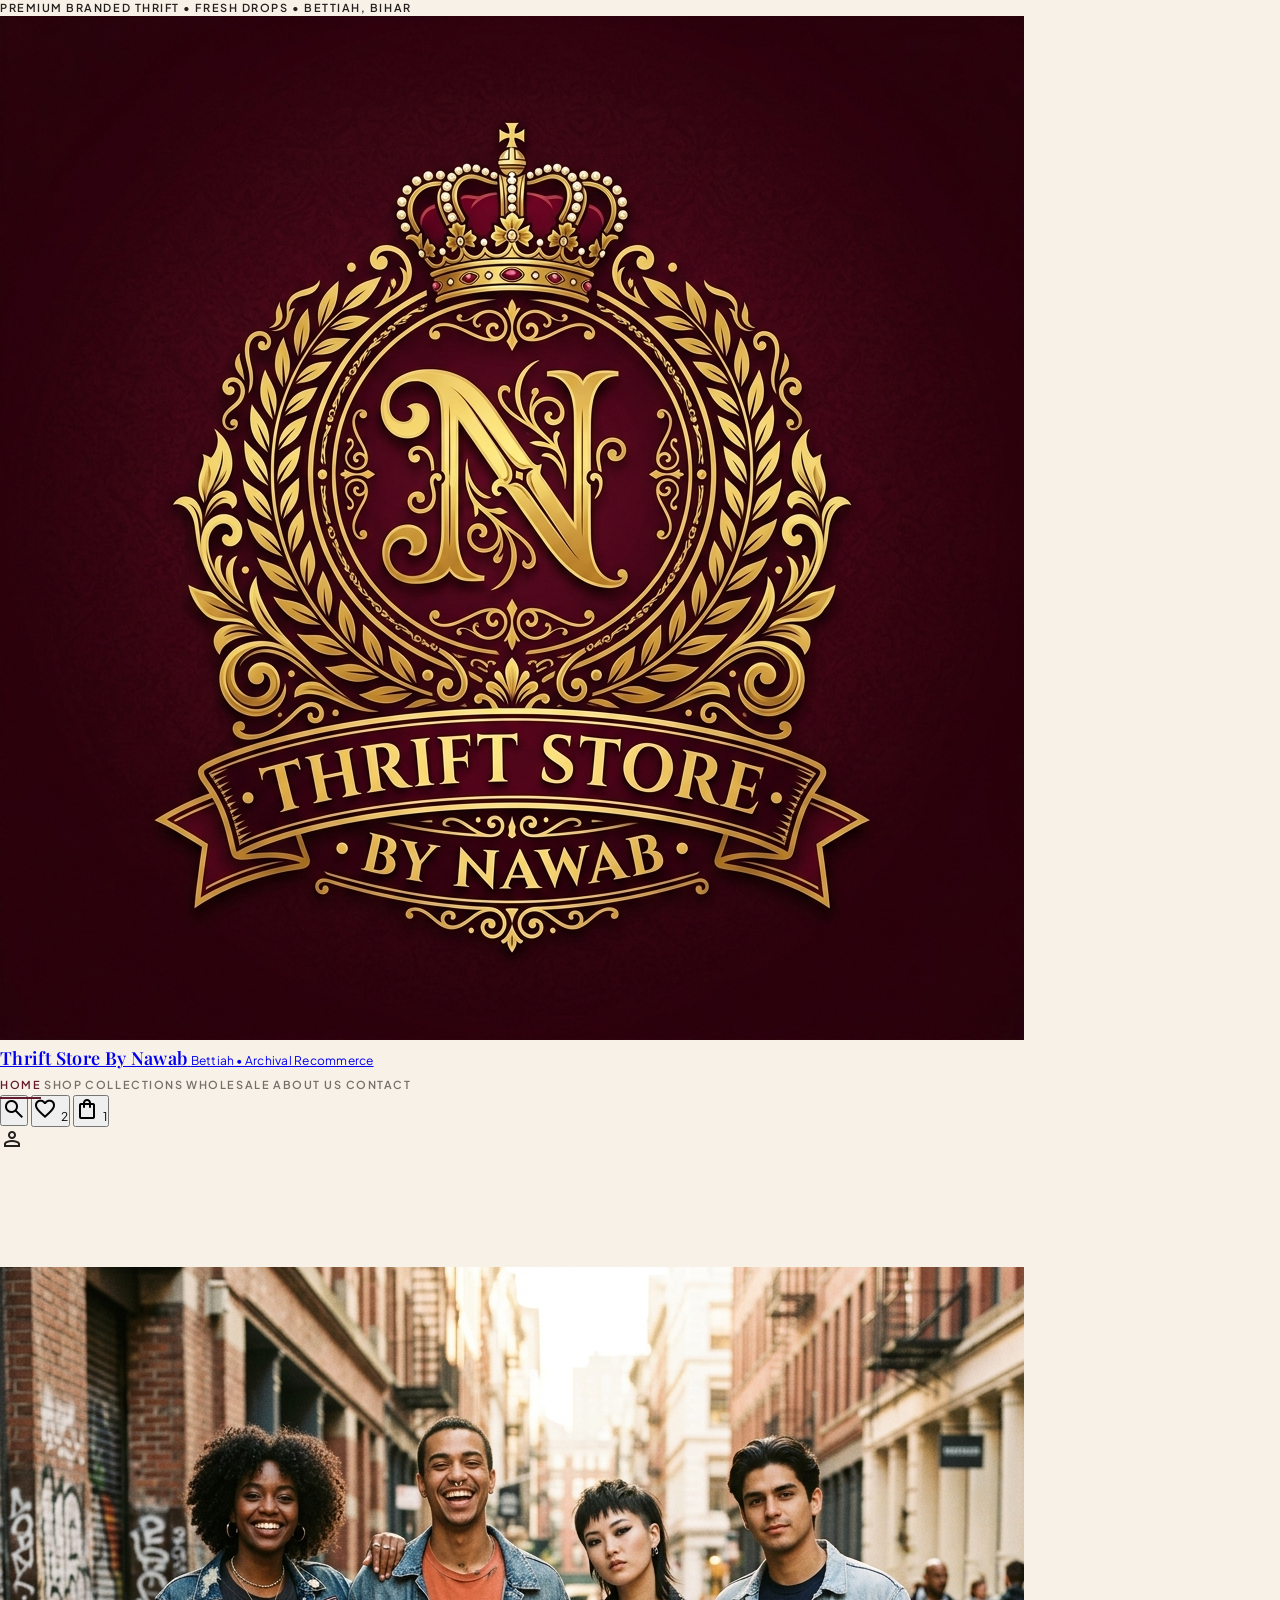
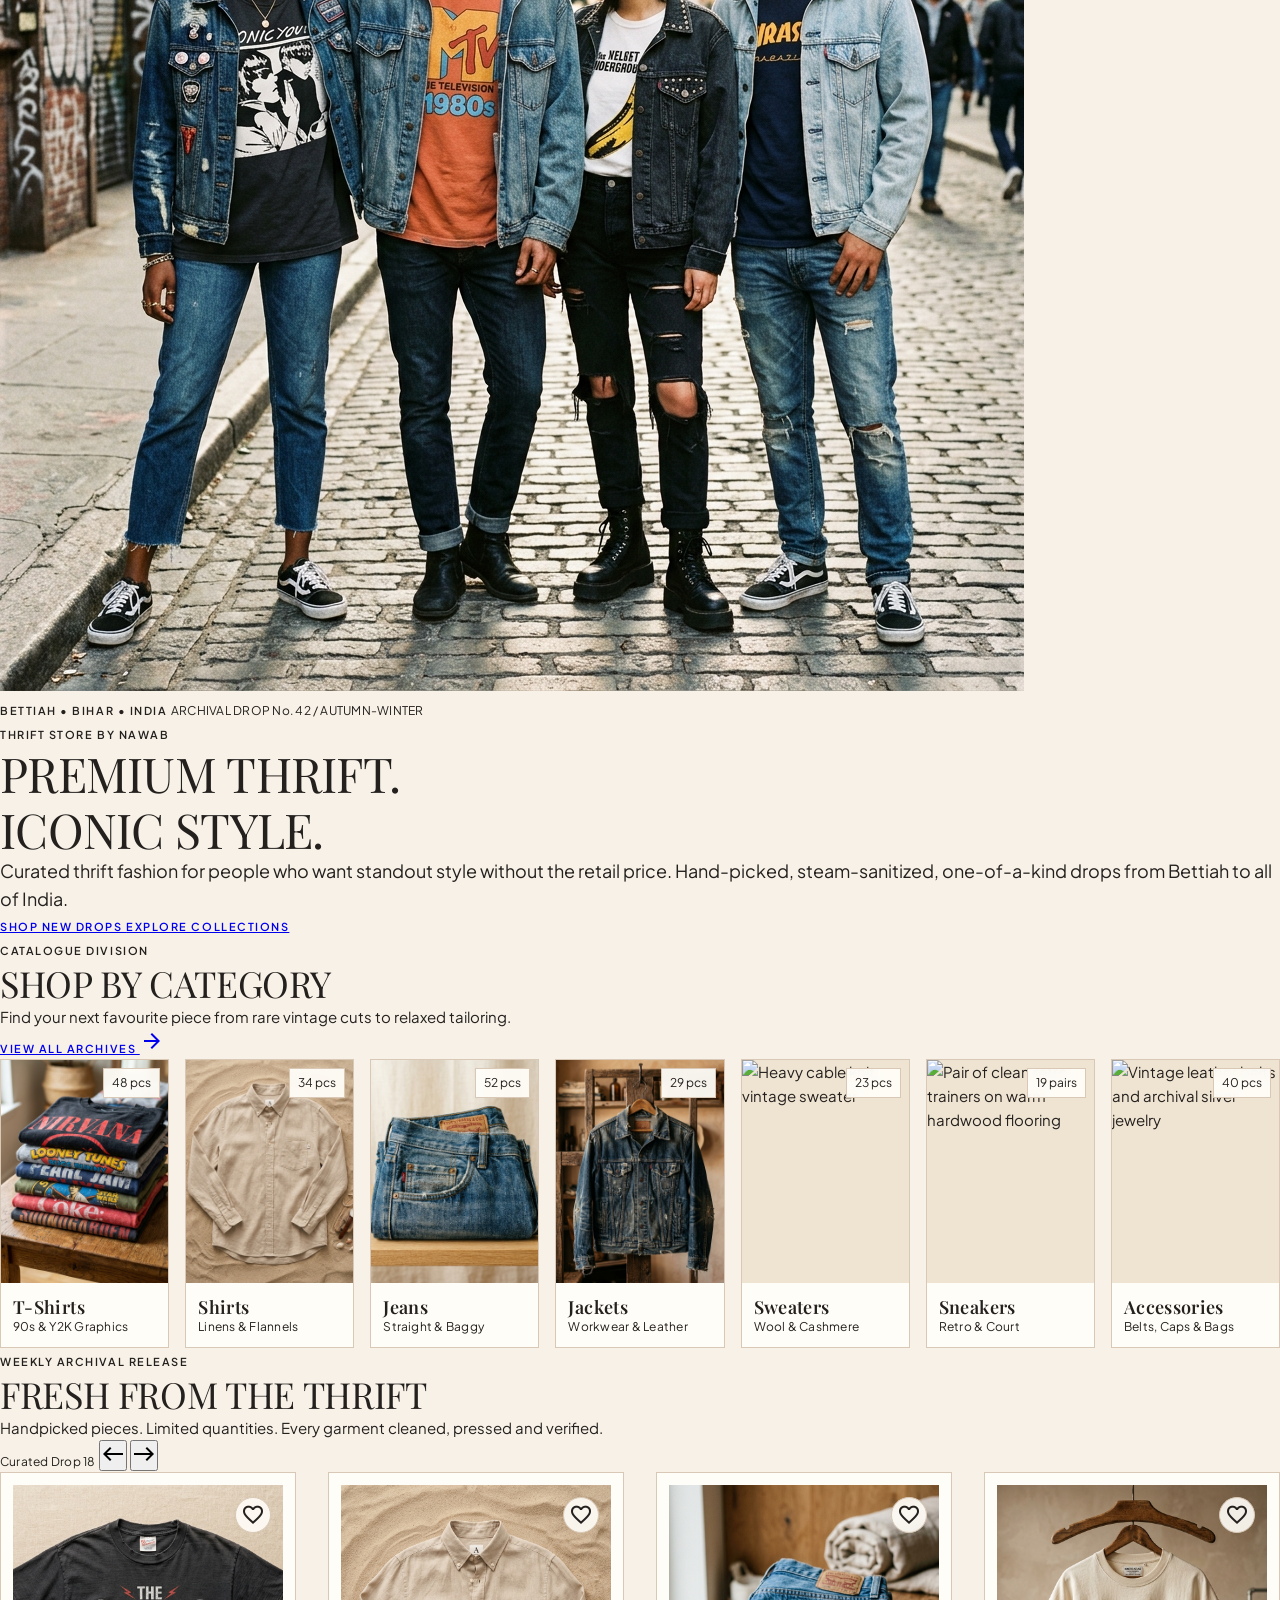
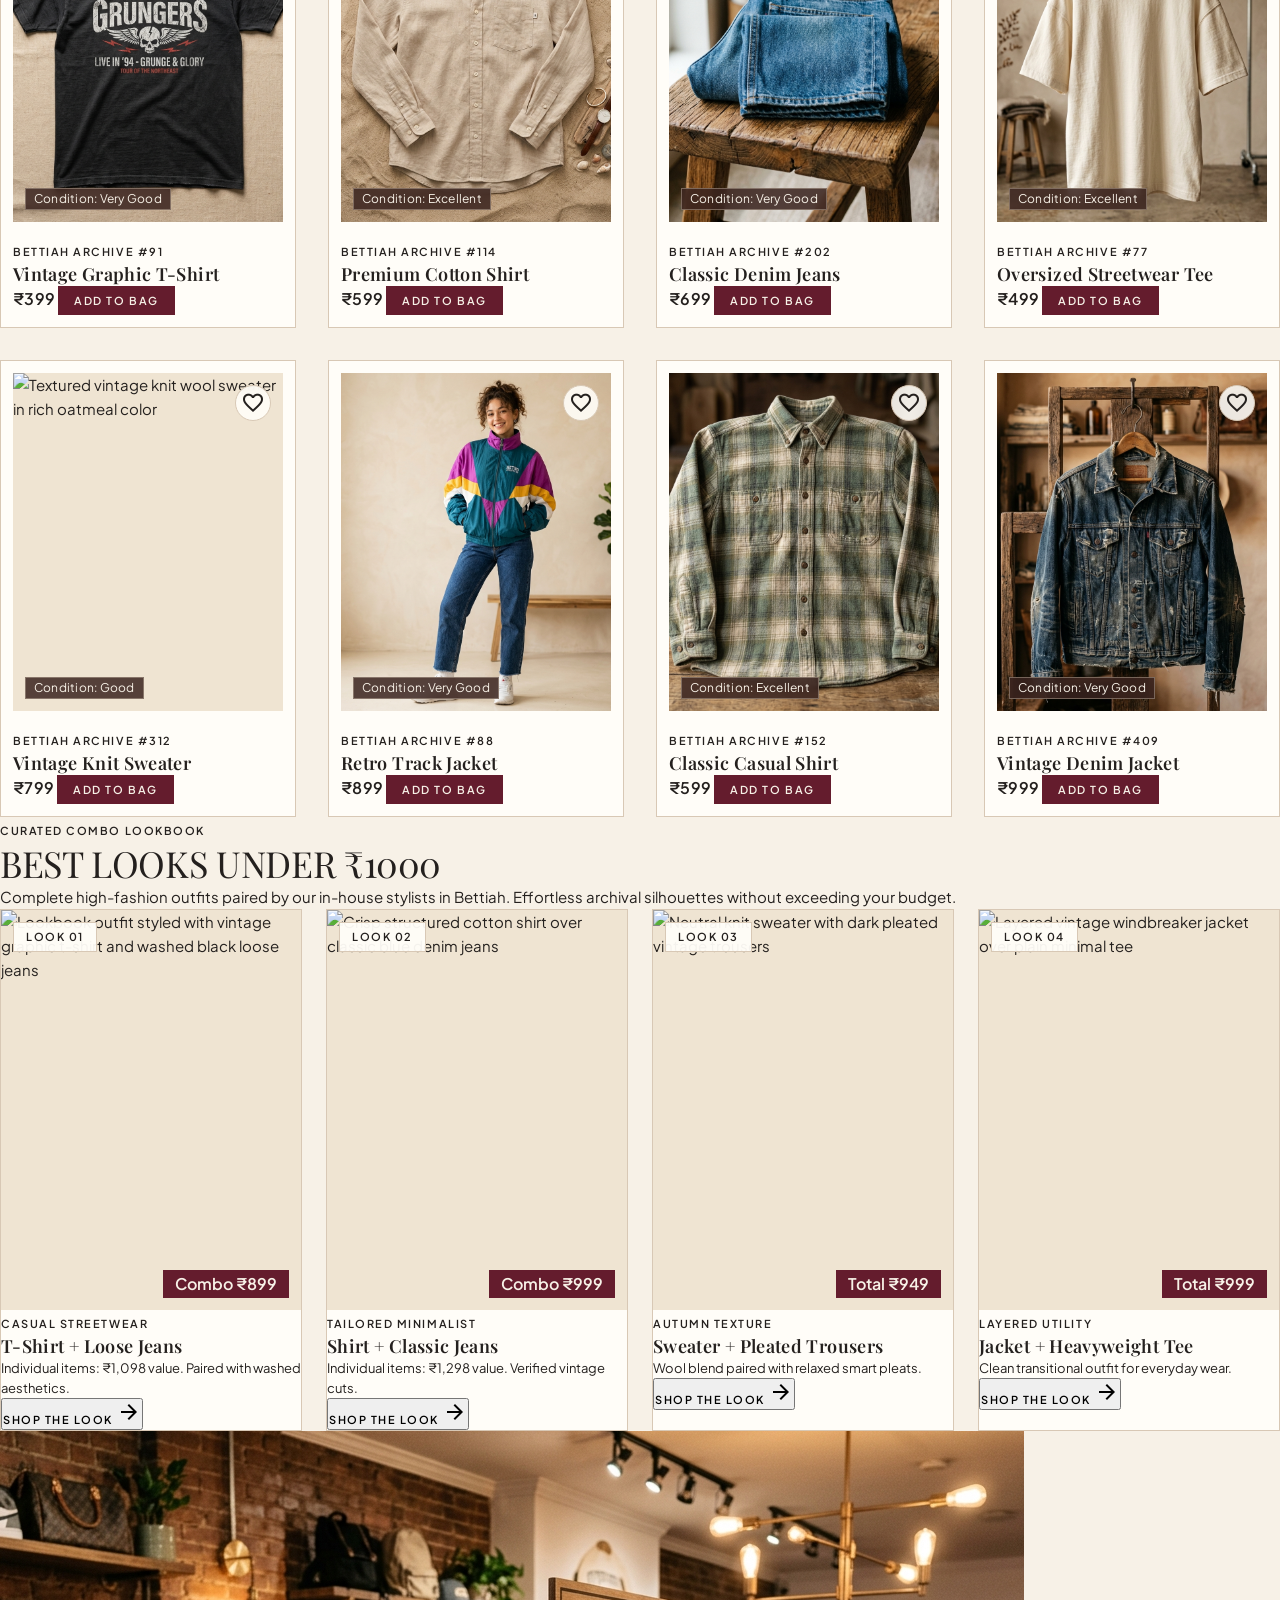
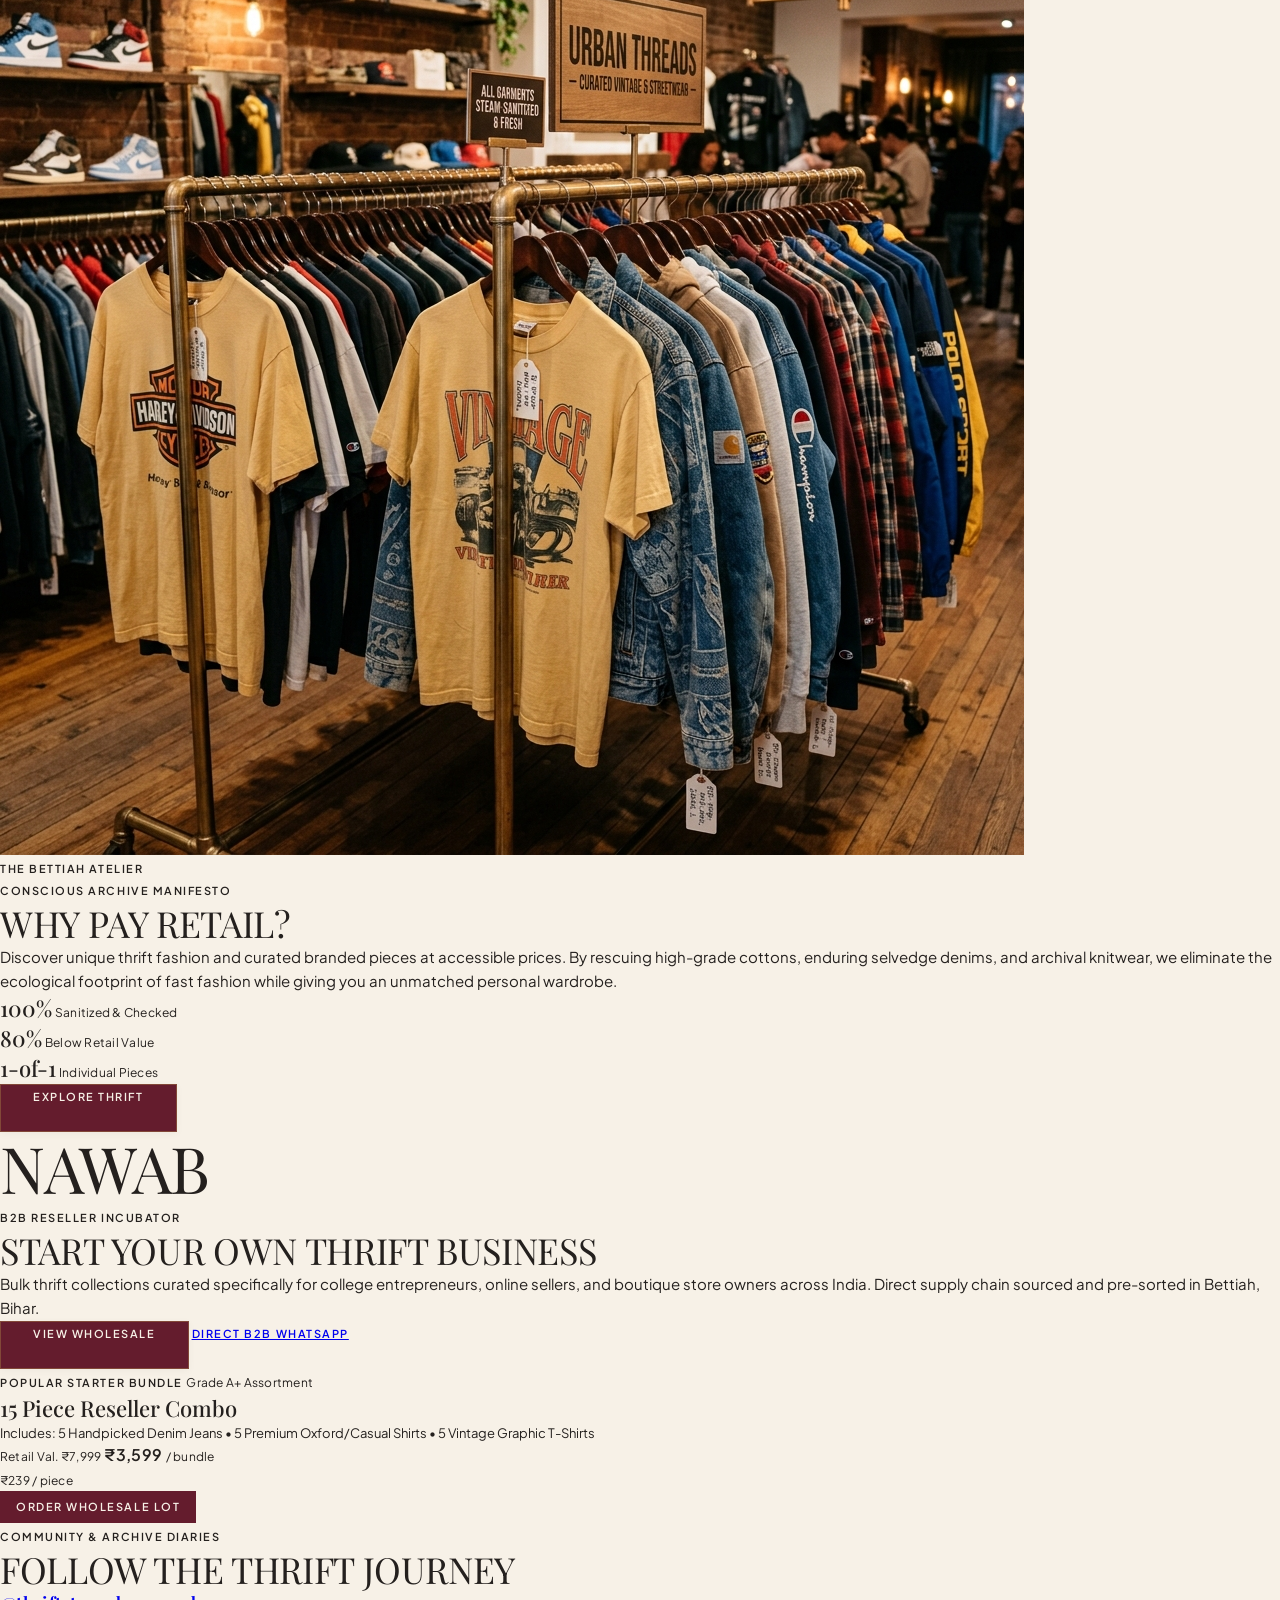
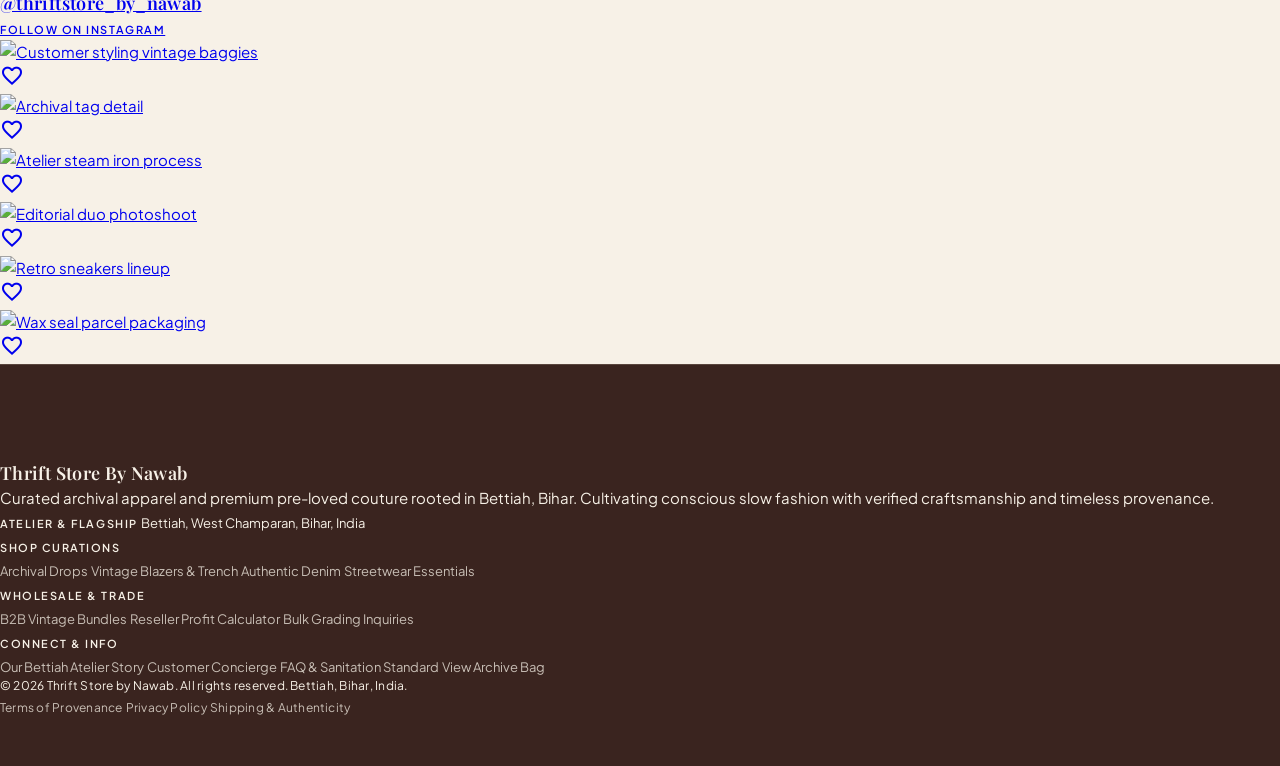
==== commit 29df1c0e: "Fix hero banner quality, brand logo, multi-page structure, unique product images, and cart thumbnail" ====
--- a/index.html
+++ b/index.html
@@ -80,8 +80,8 @@
     <!-- Main Header Bar -->
     <div class="h-20 max-w-container-max mx-auto px-gutter-mobile md:px-gutter-desktop flex items-center justify-between">
       <div class="flex items-center gap-space-md">
-        <a class="flex items-center gap-space-sm text-decoration-none" href="#">
-          <img alt="Thrift Store By Nawab Brand Logo" class="h-8 w-auto object-contain" src="https://lh3.googleusercontent.com/aida/[base64]"/>
+        <a class="flex items-center gap-space-sm text-decoration-none" href="index.html">
+          <img alt="Thrift Store By Nawab Brand Logo" class="h-10 w-auto object-contain rounded border border-accent/40 shadow-sm" src="images/nawab_logo.png"/>
           <div class="flex flex-col">
             <span class="font-title-editorial text-title-editorial tracking-wider text-text-main font-semibold uppercase">Thrift Store By Nawab</span>
             <span class="font-caption text-caption text-text-secondary tracking-widest uppercase hidden sm:inline">Bettiah • Archival Recommerce</span>
@@ -90,12 +90,12 @@
       </div>
       <!-- Nav Links -->
       <nav class="hidden lg:flex items-center gap-space-xl" id="desktop-nav">
-        <a aria-current="page" class="nav-link active transition-colors py-space-xs font-label-uppercase text-label-uppercase uppercase text-primary font-bold border-b-2 border-primary" href="#">Home</a>
-        <a class="nav-link font-label-uppercase text-label-uppercase text-text-secondary hover:text-primary transition-colors py-space-xs uppercase" href="#category-section">Shop</a>
-        <a class="nav-link font-label-uppercase text-label-uppercase text-text-secondary hover:text-primary transition-colors py-space-xs uppercase" href="#arrivals-section">Collections</a>
-        <a class="nav-link font-label-uppercase text-label-uppercase text-text-secondary hover:text-primary transition-colors py-space-xs uppercase" href="#wholesale-section">Wholesale</a>
-        <a class="nav-link font-label-uppercase text-label-uppercase text-text-secondary hover:text-primary transition-colors py-space-xs uppercase" href="#manifesto-section">About Us</a>
-        <a class="nav-link font-label-uppercase text-label-uppercase text-text-secondary hover:text-primary transition-colors py-space-xs uppercase" href="#footer-section">Contact</a>
+        <a aria-current="page" class="nav-link active transition-colors py-space-xs font-label-uppercase text-label-uppercase uppercase text-primary font-bold border-b-2 border-primary" href="index.html">Home</a>
+        <a class="nav-link font-label-uppercase text-label-uppercase text-text-secondary hover:text-primary transition-colors py-space-xs uppercase" href="shop.html">Shop</a>
+        <a class="nav-link font-label-uppercase text-label-uppercase text-text-secondary hover:text-primary transition-colors py-space-xs uppercase" href="collections.html">Collections</a>
+        <a class="nav-link font-label-uppercase text-label-uppercase text-text-secondary hover:text-primary transition-colors py-space-xs uppercase" href="wholesale.html">Wholesale</a>
+        <a class="nav-link font-label-uppercase text-label-uppercase text-text-secondary hover:text-primary transition-colors py-space-xs uppercase" href="about.html">About Us</a>
+        <a class="nav-link font-label-uppercase text-label-uppercase text-text-secondary hover:text-primary transition-colors py-space-xs uppercase" href="contact.html">Contact</a>
       </nav>
       <!-- Action Icons -->
       <div class="flex items-center gap-space-sm md:gap-space-md">
@@ -127,7 +127,7 @@
       <section class="relative w-full px-gutter-mobile md:px-gutter-desktop py-space-xl md:py-space-3xl max-w-container-max mx-auto">
         <div class="relative w-full overflow-hidden bg-surface-sand border border-border-soft shadow-md">
           <div class="relative min-h-[560px] md:min-h-[680px] w-full flex flex-col justify-between p-space-lg md:p-space-3xl">
-            <img alt="Curated thrift fashion models wearing vintage tees and authentic denim" class="absolute inset-0 w-full h-full object-cover object-center" src="https://lh3.googleusercontent.com/aida-public/[base64]"/>
+            <img alt="Curated thrift fashion models wearing vintage tees and authentic denim" class="absolute inset-0 w-full h-full object-cover object-center" src="images/hero_banner.png"/>
             <!-- Editorial Scrim Overlay -->
             <div class="absolute inset-0 bg-gradient-to-t from-secondary-dark/90 via-secondary-dark/40 to-transparent"></div>
             <div class="absolute inset-0 bg-primary/20 backdrop-[1px]"></div>
@@ -184,9 +184,9 @@
         <!-- 7 Category Cards -->
         <div class="category-grid">
           <!-- Item 1: T-Shirts -->
-          <a class="category-card group" href="#arrivals-section">
+          <a class="category-card group" href="shop.html?category=tshirts">
             <div class="category-image-wrap">
-              <img alt="Folded vintage 90s graphic t-shirts" src="https://lh3.googleusercontent.com/aida-public/[base64]"/>
+              <img alt="Folded vintage 90s graphic t-shirts" src="images/category_graphic_tees.png"/>
               <span class="category-count">48 pcs</span>
             </div>
             <div class="category-meta">
@@ -195,9 +195,9 @@
             </div>
           </a>
           <!-- Item 2: Shirts -->
-          <a class="category-card group" href="#arrivals-section">
+          <a class="category-card group" href="shop.html?category=shirts">
             <div class="category-image-wrap">
-              <img alt="Relaxed linen and vintage cotton flannel shirts on a boutique rack" src="https://lh3.googleusercontent.com/aida-public/[base64]"/>
+              <img alt="Relaxed linen and vintage cotton flannel shirts on a boutique rack" src="images/item_linen_shirt.png"/>
               <span class="category-count">34 pcs</span>
             </div>
             <div class="category-meta">
@@ -206,9 +206,9 @@
             </div>
           </a>
           <!-- Item 3: Jeans -->
-          <a class="category-card group" href="#arrivals-section">
+          <a class="category-card group" href="shop.html?category=jeans">
             <div class="category-image-wrap">
-              <img alt="Stack of authentic washed denim jeans folded on a bench" src="https://lh3.googleusercontent.com/aida-public/[base64]"/>
+              <img alt="Stack of authentic washed denim jeans folded on a bench" src="images/category_denim_jeans.png"/>
               <span class="category-count">52 pcs</span>
             </div>
             <div class="category-meta">
@@ -217,9 +217,9 @@
             </div>
           </a>
           <!-- Item 4: Jackets -->
-          <a class="category-card group" href="#arrivals-section">
+          <a class="category-card group" href="shop.html?category=jackets">
             <div class="category-image-wrap">
-              <img alt="Vintage chore jacket and bomber jacket hanging" src="https://lh3.googleusercontent.com/aida-public/[base64]"/>
+              <img alt="Vintage chore jacket and bomber jacket hanging" src="images/item_denim_trucker_jacket.png"/>
               <span class="category-count">29 pcs</span>
             </div>
             <div class="category-meta">
@@ -228,9 +228,9 @@
             </div>
           </a>
           <!-- Item 5: Sweaters -->
-          <a class="category-card group" href="#arrivals-section">
+          <a class="category-card group" href="shop.html?category=sweaters">
             <div class="category-image-wrap">
-              <img alt="Heavy cable knit vintage sweater" src="https://lh3.googleusercontent.com/aida-public/[base64]"/>
+              <img alt="Heavy cable knit vintage sweater" src="https://images.unsplash.com/photo-1620799140408-edc6dcb6d633?auto=format&fit=crop&w=600&q=80"/>
               <span class="category-count">23 pcs</span>
             </div>
             <div class="category-meta">
@@ -239,9 +239,9 @@
             </div>
           </a>
           <!-- Item 6: Sneakers -->
-          <a class="category-card group" href="#arrivals-section">
+          <a class="category-card group" href="shop.html">
             <div class="category-image-wrap">
-              <img alt="Pair of clean retro trainers on warm hardwood flooring" src="https://lh3.googleusercontent.com/aida-public/[base64]"/>
+              <img alt="Pair of clean retro trainers on warm hardwood flooring" src="https://images.unsplash.com/photo-1595950653106-6c9ebd614d3a?auto=format&fit=crop&w=600&q=80"/>
               <span class="category-count">19 pairs</span>
             </div>
             <div class="category-meta">
@@ -250,9 +250,9 @@
             </div>
           </a>
           <!-- Item 7: Accessories -->
-          <a class="category-card group" href="#arrivals-section">
+          <a class="category-card group" href="shop.html">
             <div class="category-image-wrap">
-              <img alt="Vintage leather belts and archival silver jewelry" src="https://lh3.googleusercontent.com/aida-public/[base64]"/>
+              <img alt="Vintage leather belts and archival silver jewelry" src="https://images.unsplash.com/photo-1553062407-98eeb64c6a62?auto=format&fit=crop&w=600&q=80"/>
               <span class="category-count">40 pcs</span>
             </div>
             <div class="category-meta">
@@ -285,9 +285,9 @@
         <!-- 8 Product Cards Grid -->
         <div class="product-grid">
           <!-- Card 1 -->
-          <div class="product-card group" data-title="Vintage Graphic T-Shirt" data-price="399" data-code="Bettiah Archive #91">
+          <div class="product-card group" data-title="Vintage Graphic T-Shirt" data-price="399" data-code="Bettiah Archive #91" data-image="images/item_vintage_band_tee.png">
             <div class="product-image-container">
-              <img alt="Vintage 90s faded black graphic band t-shirt" src="https://lh3.googleusercontent.com/aida-public/[base64]"/>
+              <img alt="Vintage 90s faded black graphic band t-shirt" src="images/item_vintage_band_tee.png"/>
               <button aria-label="Save to wishlist" class="wishlist-btn" type="button">
                 <span class="material-symbols-outlined text-[20px]">favorite</span>
               </button>
@@ -305,9 +305,9 @@
             </div>
           </div>
           <!-- Card 2 -->
-          <div class="product-card group" data-title="Premium Cotton Shirt" data-price="599" data-code="Bettiah Archive #114">
+          <div class="product-card group" data-title="Premium Cotton Shirt" data-price="599" data-code="Bettiah Archive #114" data-image="images/item_linen_shirt.png">
             <div class="product-image-container">
-              <img alt="Beige brushed premium oxford cotton shirt" src="https://lh3.googleusercontent.com/aida-public/[base64]"/>
+              <img alt="Beige brushed premium oxford cotton shirt" src="images/item_linen_shirt.png"/>
               <button aria-label="Save to wishlist" class="wishlist-btn" type="button">
                 <span class="material-symbols-outlined text-[20px]">favorite</span>
               </button>
@@ -325,9 +325,9 @@
             </div>
           </div>
           <!-- Card 3 -->
-          <div class="product-card group" data-title="Classic Denim Jeans" data-price="699" data-code="Bettiah Archive #202">
+          <div class="product-card group" data-title="Classic Denim Jeans" data-price="699" data-code="Bettiah Archive #202" data-image="images/item_straight_blue_jeans.png">
             <div class="product-image-container">
-              <img alt="Classic medium-wash relaxed straight-leg denim jeans" src="https://lh3.googleusercontent.com/aida-public/[base64]"/>
+              <img alt="Classic medium-wash relaxed straight-leg denim jeans" src="images/item_straight_blue_jeans.png"/>
               <button aria-label="Save to wishlist" class="wishlist-btn" type="button">
                 <span class="material-symbols-outlined text-[20px]">favorite</span>
               </button>
@@ -345,9 +345,9 @@
             </div>
           </div>
           <!-- Card 4 -->
-          <div class="product-card group" data-title="Oversized Streetwear Tee" data-price="499" data-code="Bettiah Archive #77">
+          <div class="product-card group" data-title="Oversized Streetwear Tee" data-price="499" data-code="Bettiah Archive #77" data-image="images/item_oversized_cream_tee.png">
             <div class="product-image-container">
-              <img alt="Heavyweight cream boxy oversized streetwear t-shirt" src="https://lh3.googleusercontent.com/aida-public/[base64]"/>
+              <img alt="Heavyweight cream boxy oversized streetwear t-shirt" src="images/item_oversized_cream_tee.png"/>
               <button aria-label="Save to wishlist" class="wishlist-btn" type="button">
                 <span class="material-symbols-outlined text-[20px]">favorite</span>
               </button>
@@ -365,9 +365,9 @@
             </div>
           </div>
           <!-- Card 5 -->
-          <div class="product-card group" data-title="Vintage Knit Sweater" data-price="799" data-code="Bettiah Archive #312">
+          <div class="product-card group" data-title="Vintage Knit Sweater" data-price="799" data-code="Bettiah Archive #312" data-image="images/item_linen_shirt.png">
             <div class="product-image-container">
-              <img alt="Textured vintage knit wool sweater in rich oatmeal color" src="https://lh3.googleusercontent.com/aida-public/[base64]"/>
+              <img alt="Textured vintage knit wool sweater in rich oatmeal color" src="https://images.unsplash.com/photo-1620799140408-edc6dcb6d633?auto=format&fit=crop&w=600&q=80"/>
               <button aria-label="Save to wishlist" class="wishlist-btn" type="button">
                 <span class="material-symbols-outlined text-[20px]">favorite</span>
               </button>
@@ -385,9 +385,9 @@
             </div>
           </div>
           <!-- Card 6 -->
-          <div class="product-card group" data-title="Retro Track Jacket" data-price="899" data-code="Bettiah Archive #88">
+          <div class="product-card group" data-title="Retro Track Jacket" data-price="899" data-code="Bettiah Archive #88" data-image="images/item_track_jacket.png">
             <div class="product-image-container">
-              <img alt="Retro 90s nylon windbreaker track jacket" src="https://lh3.googleusercontent.com/aida-public/[base64]"/>
+              <img alt="Retro 90s nylon windbreaker track jacket" src="images/item_track_jacket.png"/>
               <button aria-label="Save to wishlist" class="wishlist-btn" type="button">
                 <span class="material-symbols-outlined text-[20px]">favorite</span>
               </button>
@@ -405,9 +405,9 @@
             </div>
           </div>
           <!-- Card 7 -->
-          <div class="product-card group" data-title="Classic Casual Shirt" data-price="599" data-code="Bettiah Archive #152">
+          <div class="product-card group" data-title="Classic Casual Shirt" data-price="599" data-code="Bettiah Archive #152" data-image="images/item_flannel_shirt.png">
             <div class="product-image-container">
-              <img alt="Crisp tailored muted olive green casual utility shirt" src="https://lh3.googleusercontent.com/aida-public/[base64]"/>
+              <img alt="Crisp tailored muted olive green casual utility shirt" src="images/item_flannel_shirt.png"/>
               <button aria-label="Save to wishlist" class="wishlist-btn" type="button">
                 <span class="material-symbols-outlined text-[20px]">favorite</span>
               </button>
@@ -425,9 +425,9 @@
             </div>
           </div>
           <!-- Card 8 -->
-          <div class="product-card group" data-title="Vintage Denim Jacket" data-price="999" data-code="Bettiah Archive #409">
+          <div class="product-card group" data-title="Vintage Denim Jacket" data-price="999" data-code="Bettiah Archive #409" data-image="images/item_denim_trucker_jacket.png">
             <div class="product-image-container">
-              <img alt="Heavyweight authentic distressed trucker denim jacket" src="https://lh3.googleusercontent.com/aida-public/[base64]"/>
+              <img alt="Heavyweight authentic distressed trucker denim jacket" src="images/item_denim_trucker_jacket.png"/>
               <button aria-label="Save to wishlist" class="wishlist-btn" type="button">
                 <span class="material-symbols-outlined text-[20px]">favorite</span>
               </button>
@@ -544,7 +544,7 @@
         <div class="grid grid-cols-1 lg:grid-cols-12 overflow-hidden bg-card-bg border border-border-soft shadow-md">
           <!-- Media Col -->
           <div class="lg:col-span-7 relative min-h-[420px] lg:min-h-[580px] bg-surface-sand overflow-hidden">
-            <img alt="Curated thrift clothing racks in Bettiah atelier" class="w-full h-full object-cover" src="https://lh3.googleusercontent.com/aida-public/[base64]"/>
+            <img alt="Curated thrift clothing racks in Bettiah atelier" class="w-full h-full object-cover" src="images/atelier_bessiah.png"/>
             <div class="absolute inset-0 bg-secondary-dark/10"></div>
             <div class="absolute top-space-lg left-space-lg bg-[#FFFDF8]/95 border border-border-soft backdrop-blur-sm px-space-md py-space-xs font-label-uppercase text-label-uppercase text-primary font-bold">
               THE BETTIAH ATELIER
@@ -739,8 +739,8 @@
       <div id="cart-items-list" class="flex-1 overflow-y-auto py-space-md flex flex-col gap-space-lg">
         <!-- Default Cart Item -->
         <div class="flex gap-space-md items-center border-b border-border-soft/40 pb-space-md" data-cart-id="item-default">
-          <div class="w-20 h-24 bg-surface-sand border border-border-soft flex items-center justify-center overflow-hidden">
-            <span class="material-symbols-outlined text-accent text-[28px]">checkroom</span>
+          <div class="w-20 h-24 bg-surface-sand border border-border-soft flex items-center justify-center overflow-hidden shrink-0">
+            <img src="images/item_linen_shirt.png" alt="Vintage Italian Wool Trench" class="w-full h-full object-cover"/>
           </div>
           <div class="flex-1">
             <p class="font-label-uppercase text-label-uppercase text-accent uppercase font-medium">Bettiah Archive #402</p>
@@ -784,27 +784,27 @@
         <div class="flex flex-col gap-space-sm">
           <span class="font-label-uppercase text-label-uppercase text-accent uppercase font-semibold">Shop Curations</span>
           <nav class="flex flex-col gap-space-xs">
-            <a class="font-body-sm text-body-sm" href="#arrivals-section">Archival Drops</a>
-            <a class="font-body-sm text-body-sm" href="#category-section">Vintage Blazers & Trench</a>
-            <a class="font-body-sm text-body-sm" href="#category-section">Authentic Denim</a>
-            <a class="font-body-sm text-body-sm" href="#category-section">Streetwear Essentials</a>
+            <a class="font-body-sm text-body-sm" href="shop.html">Archival Drops</a>
+            <a class="font-body-sm text-body-sm" href="shop.html?category=outerwear">Vintage Blazers & Trench</a>
+            <a class="font-body-sm text-body-sm" href="shop.html?category=jeans">Authentic Denim</a>
+            <a class="font-body-sm text-body-sm" href="shop.html?category=tshirts">Streetwear Essentials</a>
           </nav>
         </div>
         <div class="flex flex-col gap-space-sm">
           <span class="font-label-uppercase text-label-uppercase text-accent uppercase font-semibold">Wholesale & Trade</span>
           <nav class="flex flex-col gap-space-xs">
-            <a class="font-body-sm text-body-sm" href="#wholesale-section">B2B Vintage Bundles</a>
-            <a class="font-body-sm text-body-sm" href="#wholesale-section">Reseller Supply Chain</a>
-            <a class="font-body-sm text-body-sm" href="#wholesale-section">Bulk Grading Inquiries</a>
+            <a class="font-body-sm text-body-sm" href="wholesale.html">B2B Vintage Bundles</a>
+            <a class="font-body-sm text-body-sm" href="wholesale.html#calculator">Reseller Profit Calculator</a>
+            <a class="font-body-sm text-body-sm" href="wholesale.html#inquiry">Bulk Grading Inquiries</a>
           </nav>
         </div>
         <div class="flex flex-col gap-space-sm">
-          <span class="font-label-uppercase text-label-uppercase text-accent uppercase font-semibold">Connect & Social</span>
+          <span class="font-label-uppercase text-label-uppercase text-accent uppercase font-semibold">Connect & Info</span>
           <nav class="flex flex-col gap-space-xs">
-            <a class="font-body-sm text-body-sm" href="https://instagram.com" target="_blank" rel="noopener noreferrer">Instagram: @thriftstore_by_nawab</a>
-            <a class="font-body-sm text-body-sm" href="https://facebook.com" target="_blank" rel="noopener noreferrer">Facebook: Hiba Nawab</a>
-            <a class="font-body-sm text-body-sm" href="https://wa.me/910000000000" target="_blank" rel="noopener noreferrer">Direct Concierge</a>
-            <a class="font-body-sm text-body-sm" href="#manifesto-section">Our Provenance</a>
+            <a class="font-body-sm text-body-sm" href="about.html">Our Bettiah Atelier Story</a>
+            <a class="font-body-sm text-body-sm" href="contact.html">Customer Concierge</a>
+            <a class="font-body-sm text-body-sm" href="contact.html#faq">FAQ & Sanitation Standard</a>
+            <a class="font-body-sm text-body-sm" href="cart.html">View Archive Bag</a>
           </nav>
         </div>
       </div>
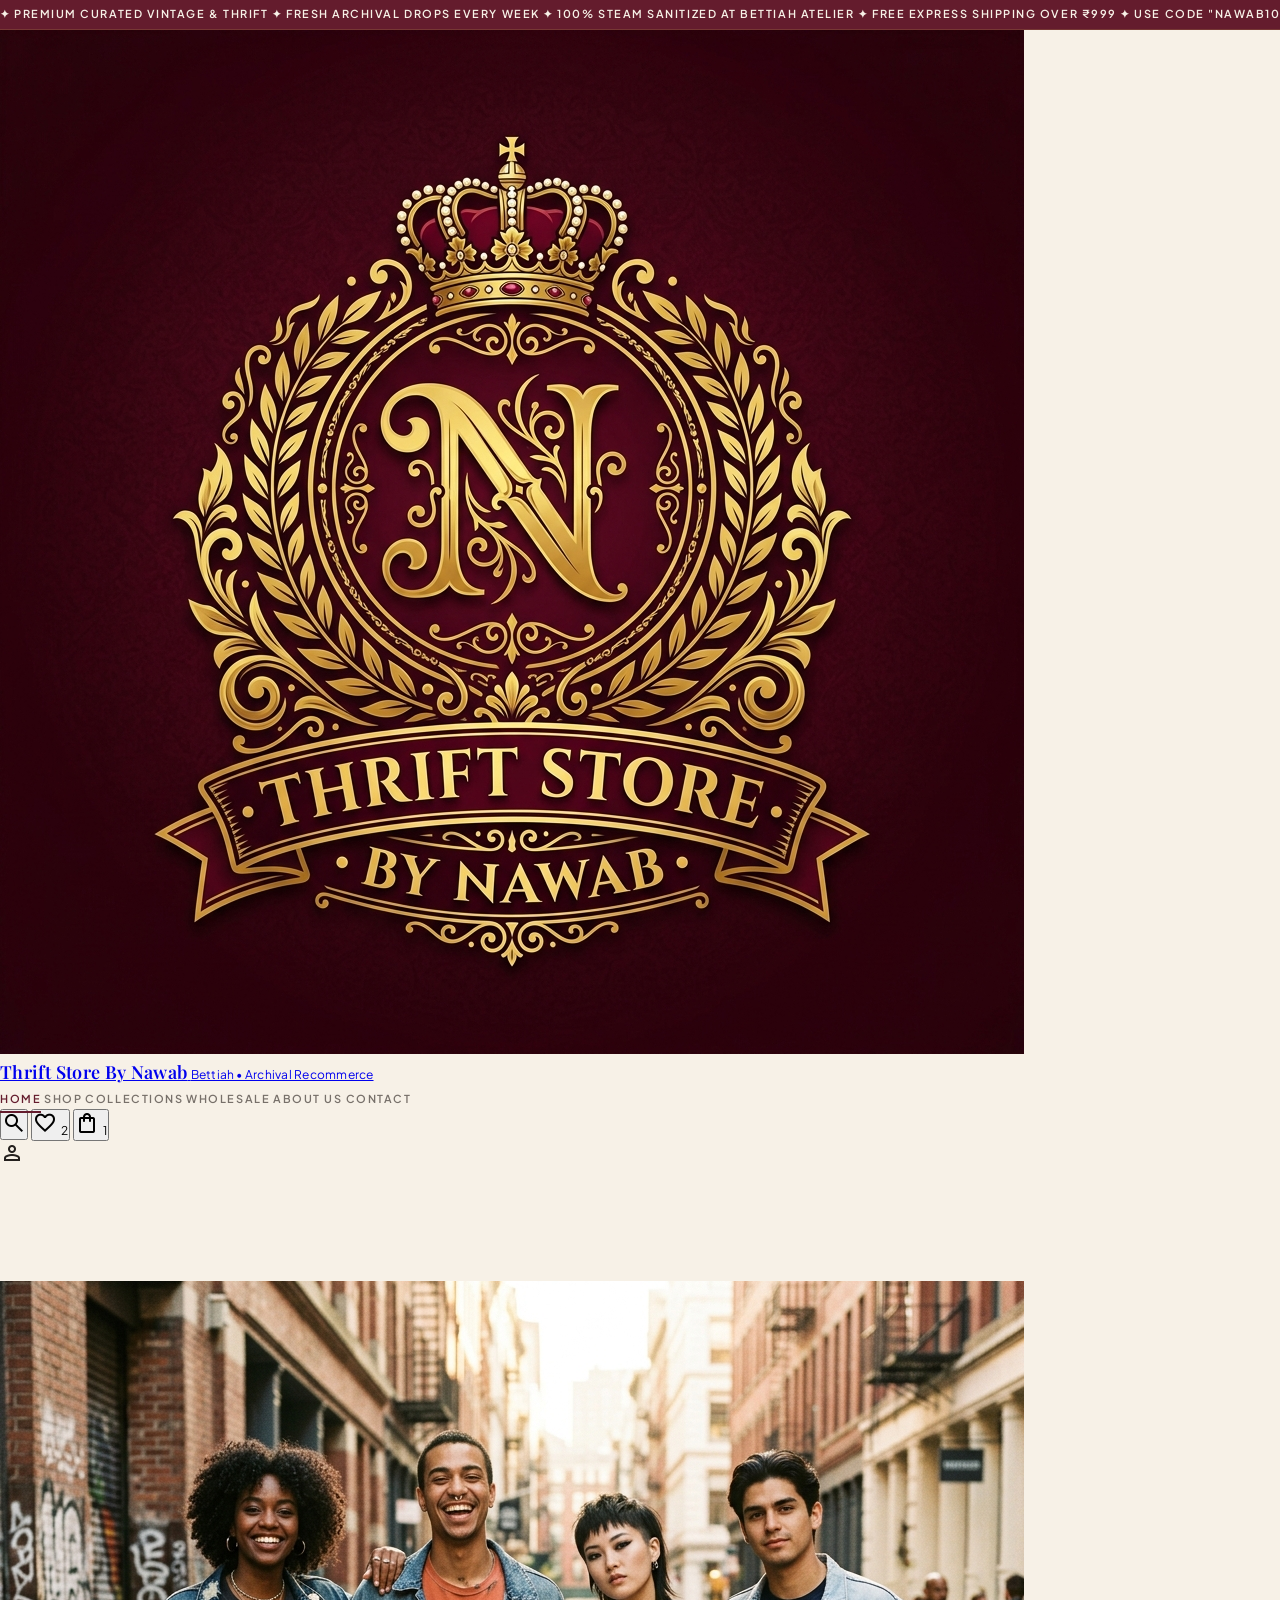
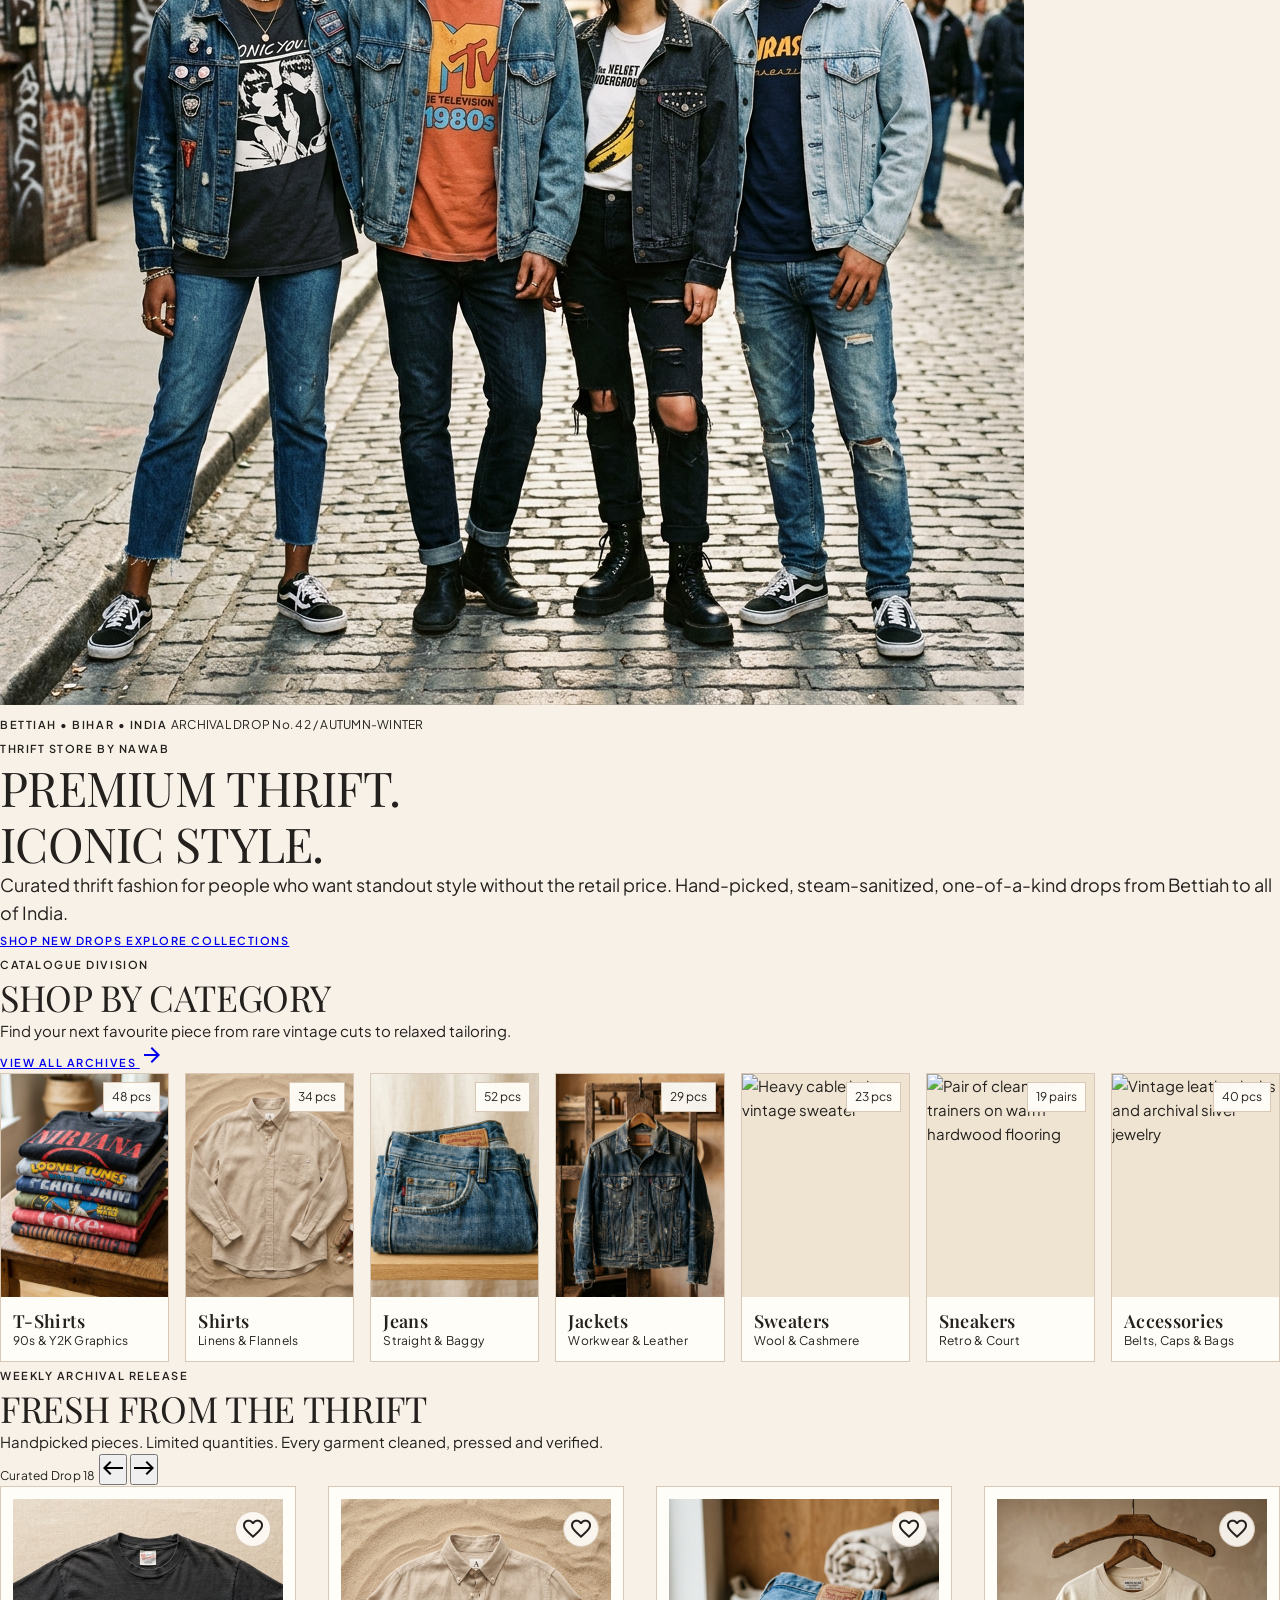
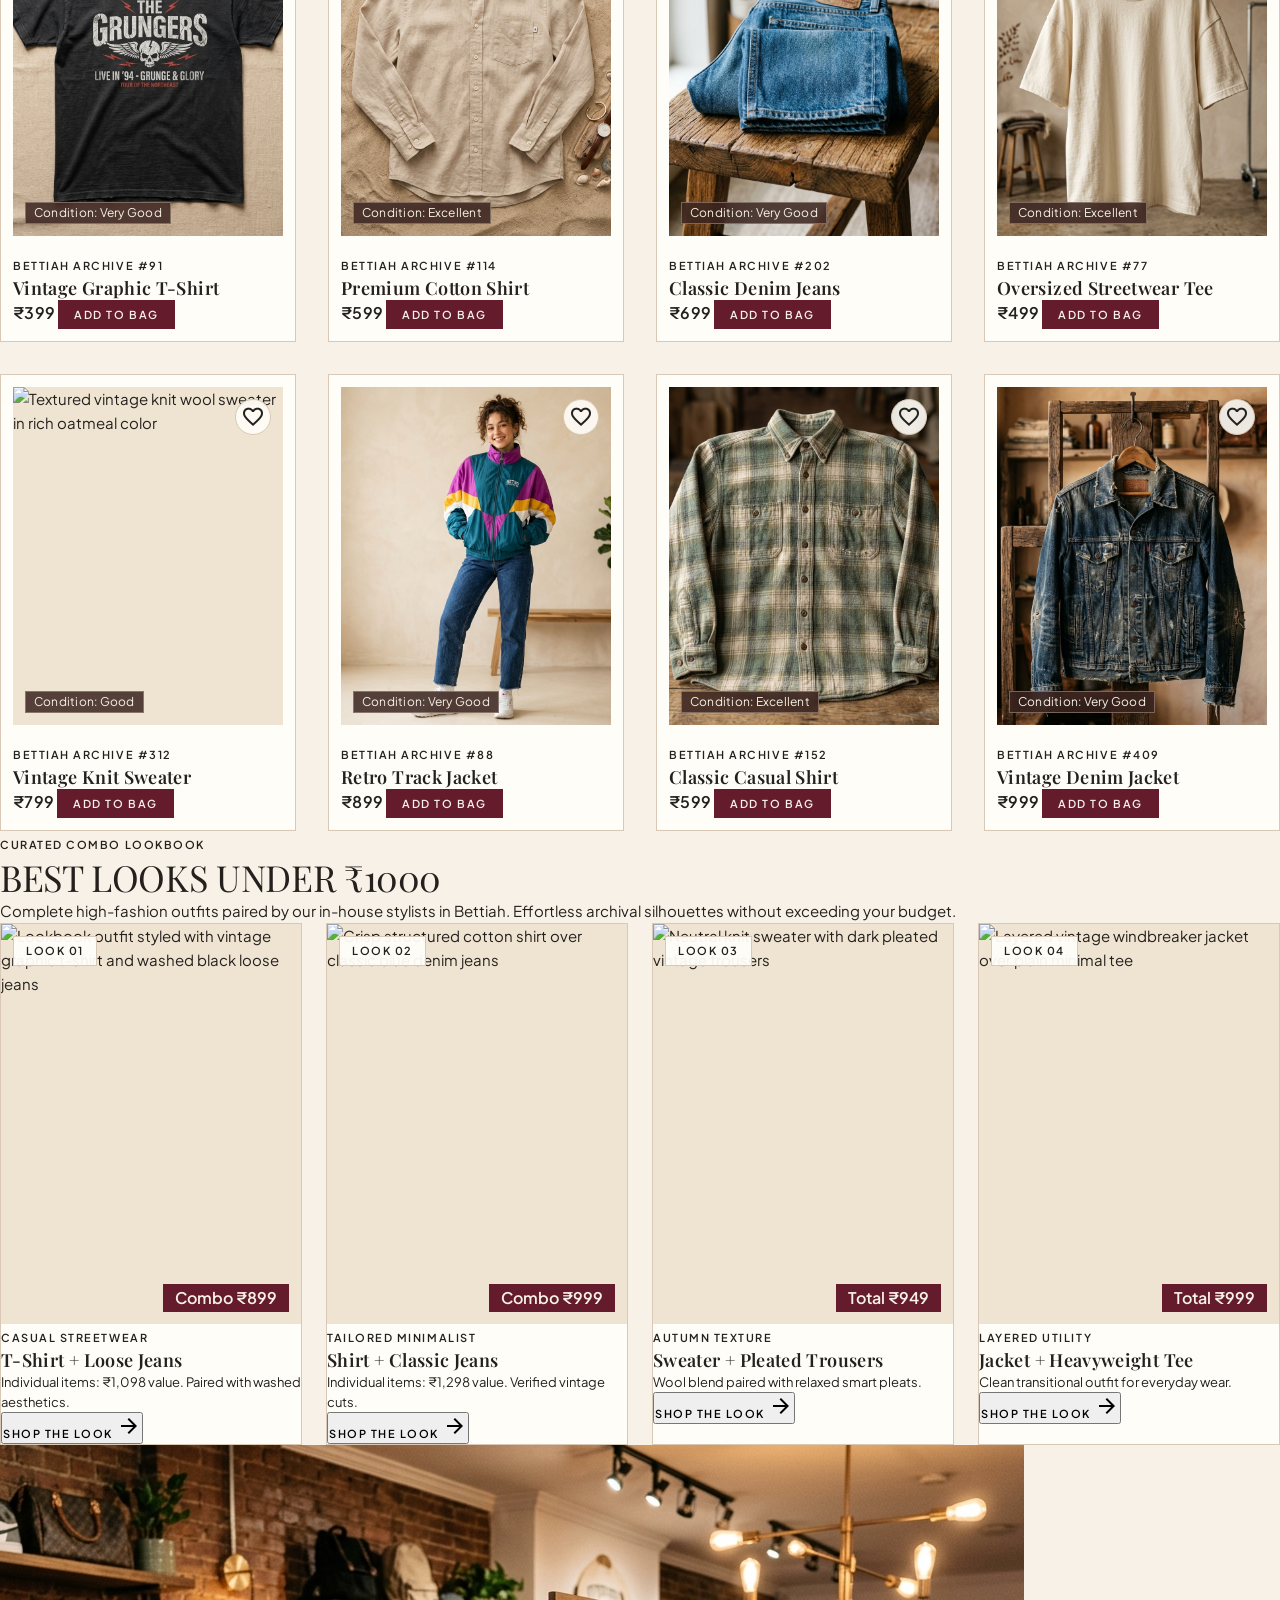
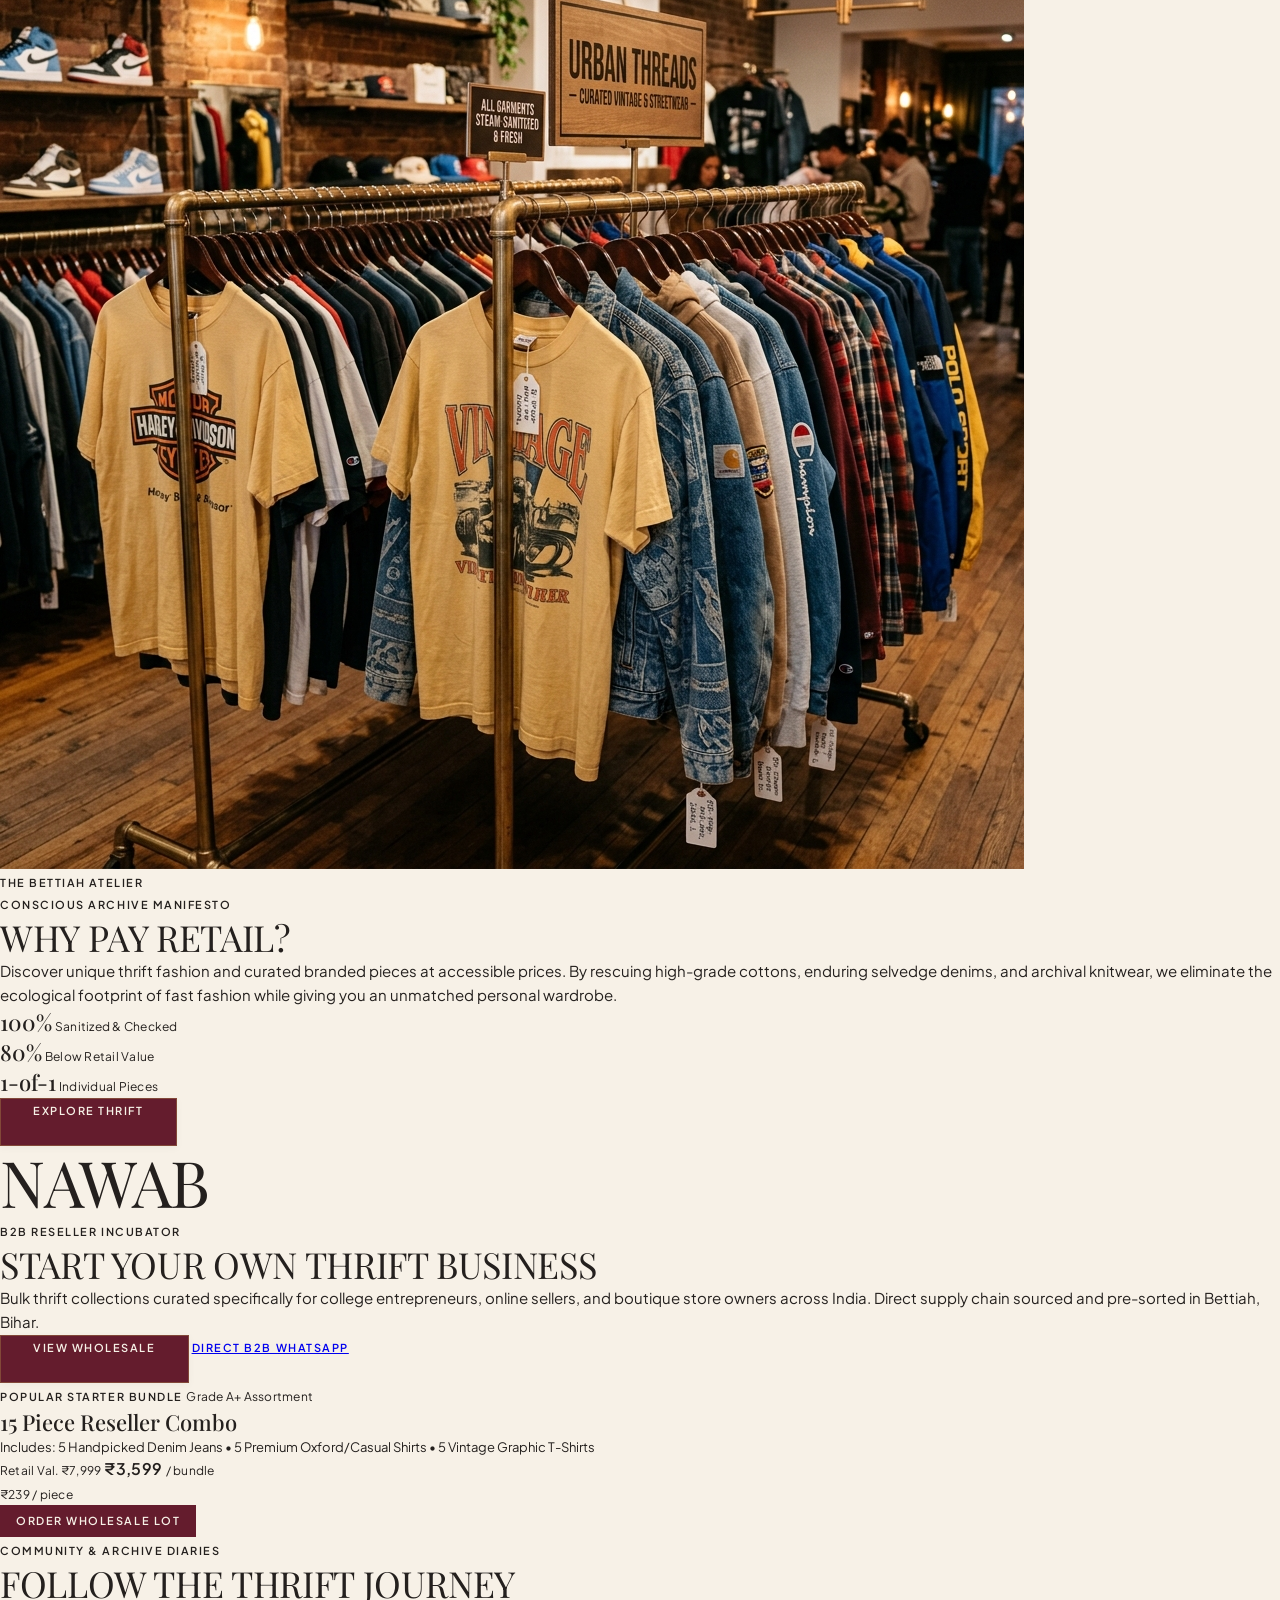
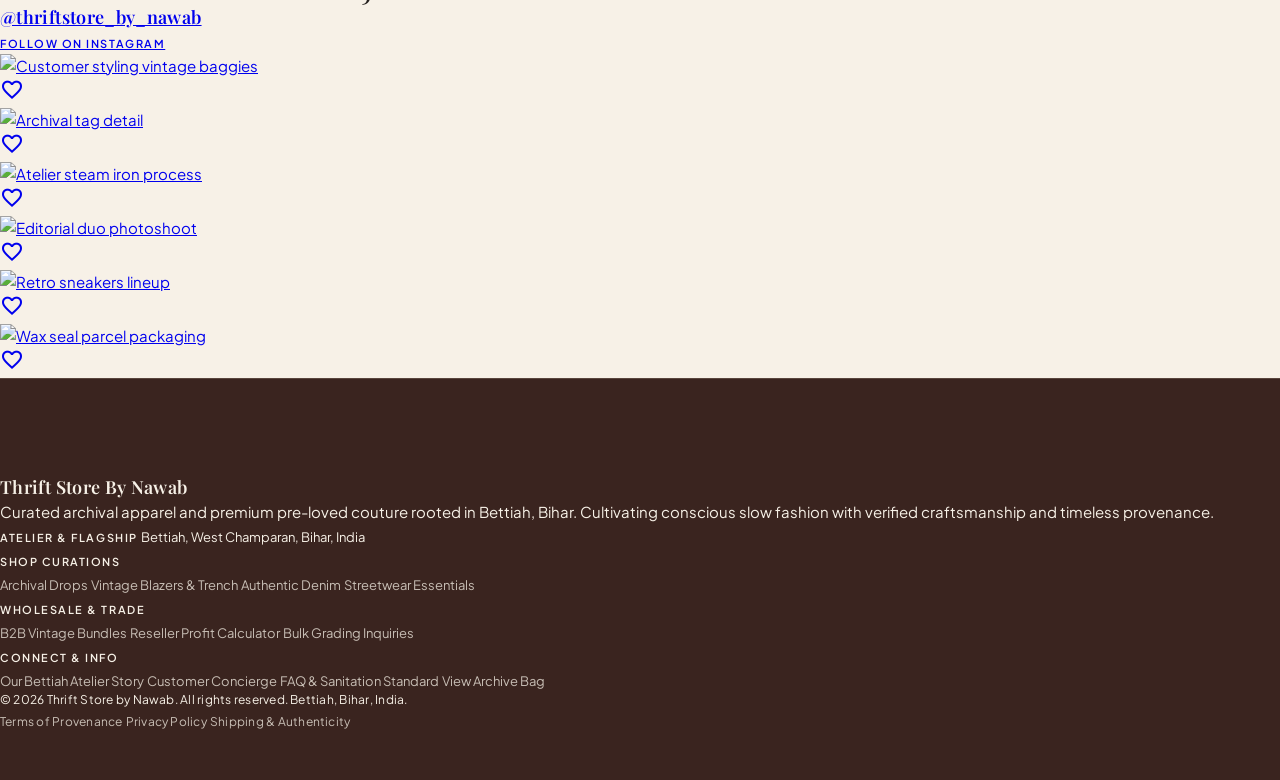
==== commit ecc98fc1: "Add continuous scrolling marquee animation to top header announcement bar" ====
--- a/index.html
+++ b/index.html
@@ -71,11 +71,12 @@
 
   <!-- STICKY HEADER -->
   <header class="fixed top-0 left-0 w-full z-40 bg-[#F7F1E7]/95 backdrop-blur-md border-b border-border-soft/60 shadow-[0_1px_8px_rgba(0,0,0,0.03)]">
-    <!-- Announcement Bar -->
-    <div class="bg-primary text-[#F7F1E7] py-space-2xs px-gutter-mobile md:px-gutter-desktop text-center">
-      <p class="font-label-uppercase text-label-uppercase tracking-widest uppercase text-accent font-semibold">
-        PREMIUM BRANDED THRIFT • FRESH DROPS • BETTIAH, BIHAR
-      </p>
+    <!-- Announcement Bar with Continuous Scrolling Marquee -->
+    <div class="announcement-bar-ticker font-label-uppercase text-[11px] tracking-widest uppercase font-semibold text-accent">
+      <div class="marquee-track">
+        <span class="marquee-item">✦ PREMIUM CURATED VINTAGE & THRIFT ✦ FRESH ARCHIVAL DROPS EVERY WEEK ✦ 100% STEAM SANITIZED AT BETTIAH ATELIER ✦ FREE EXPRESS SHIPPING OVER ₹999 ✦ USE CODE "NAWAB10" FOR 10% OFF ✦</span>
+        <span class="marquee-item">✦ PREMIUM CURATED VINTAGE & THRIFT ✦ FRESH ARCHIVAL DROPS EVERY WEEK ✦ 100% STEAM SANITIZED AT BETTIAH ATELIER ✦ FREE EXPRESS SHIPPING OVER ₹999 ✦ USE CODE "NAWAB10" FOR 10% OFF ✦</span>
+      </div>
     </div>
     <!-- Main Header Bar -->
     <div class="h-20 max-w-container-max mx-auto px-gutter-mobile md:px-gutter-desktop flex items-center justify-between">
--- a/style.css
+++ b/style.css
@@ -829,3 +829,44 @@
 footer a:hover {
   color: var(--color-accent);
 }
+
+/* Continuous Scrolling Marquee Announcement Bar */
+.announcement-bar-ticker {
+  background-color: var(--color-primary);
+  color: var(--color-background);
+  overflow: hidden;
+  position: relative;
+  width: 100%;
+  white-space: nowrap;
+  display: flex;
+  align-items: center;
+  padding: 0.4rem 0;
+  border-bottom: 1px solid rgba(176, 138, 74, 0.25);
+}
+
+.marquee-track {
+  display: inline-flex;
+  white-space: nowrap;
+  animation: marquee-scroll 26s linear infinite;
+  will-change: transform;
+}
+
+.announcement-bar-ticker:hover .marquee-track {
+  animation-play-state: paused;
+}
+
+.marquee-item {
+  display: inline-flex;
+  align-items: center;
+  gap: 1.5rem;
+  padding-right: 2rem;
+}
+
+@keyframes marquee-scroll {
+  0% {
+    transform: translateX(0%);
+  }
+  100% {
+    transform: translateX(-50%);
+  }
+}
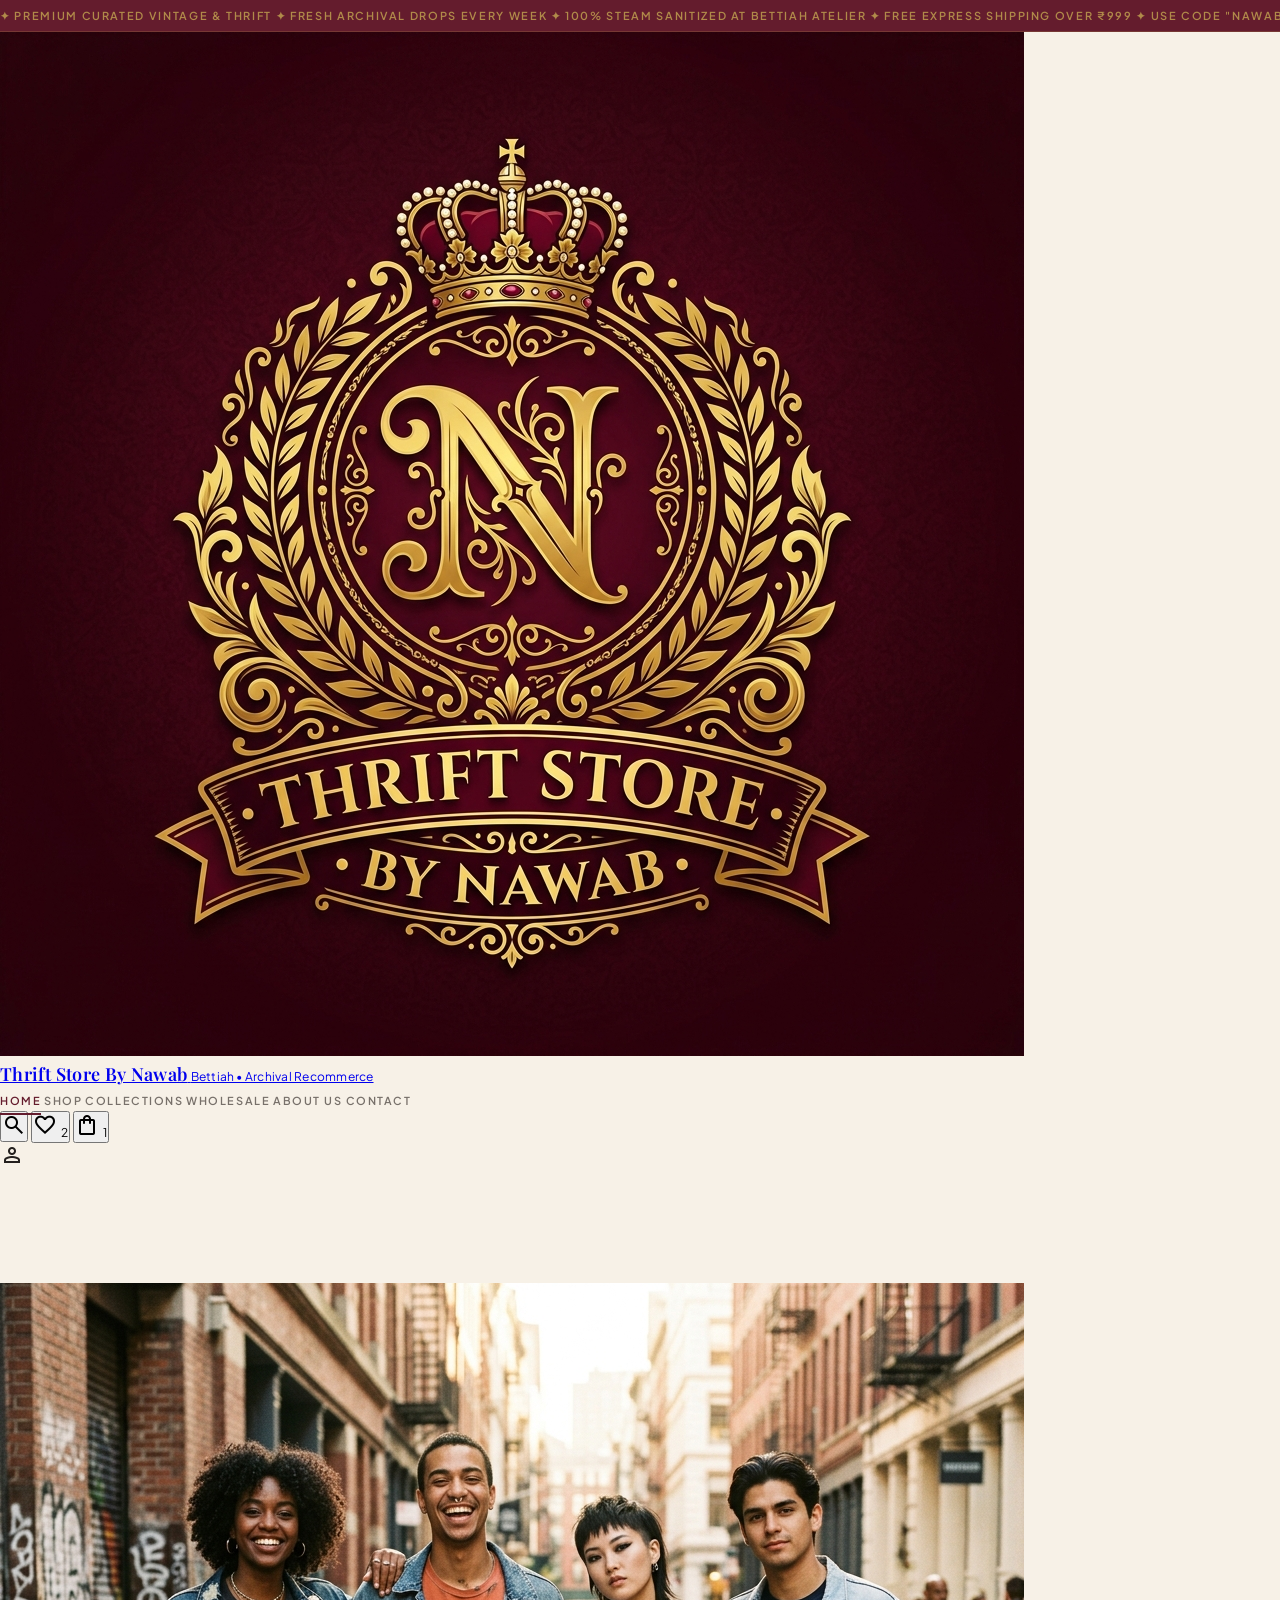
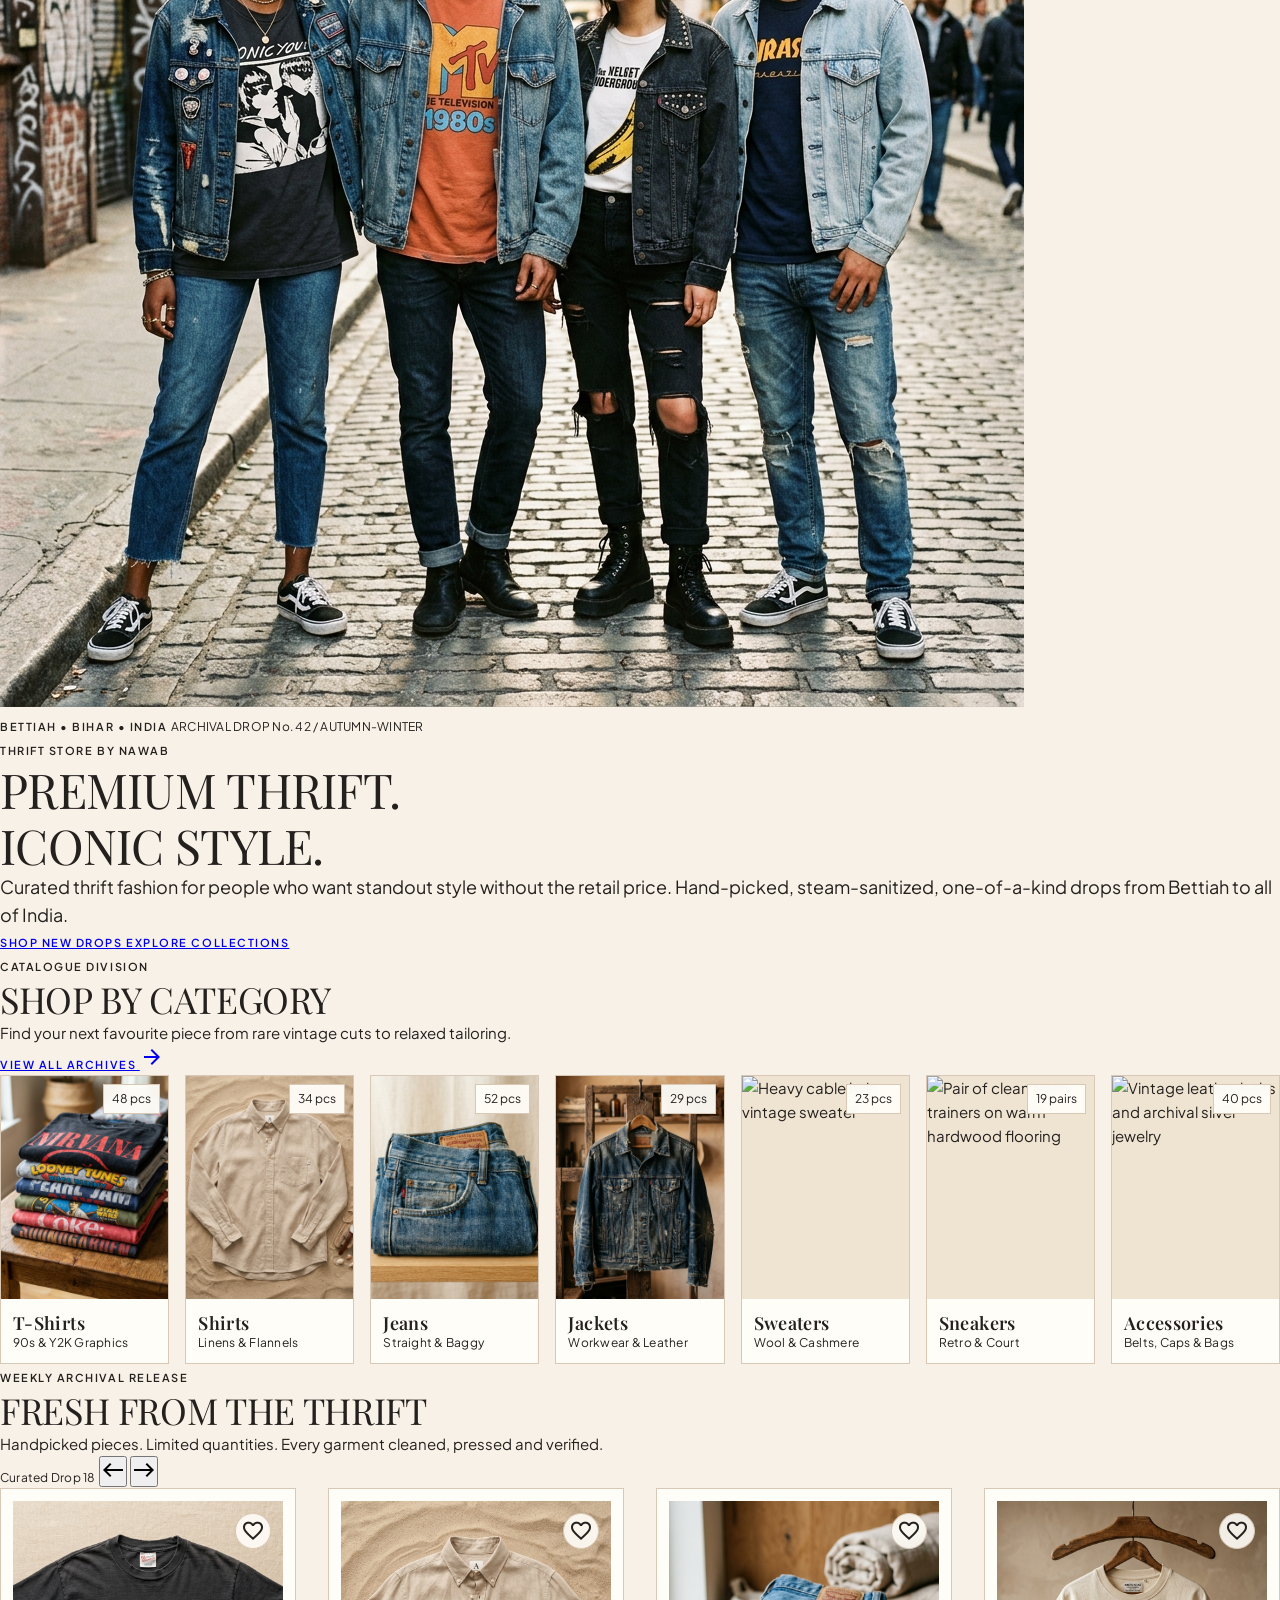
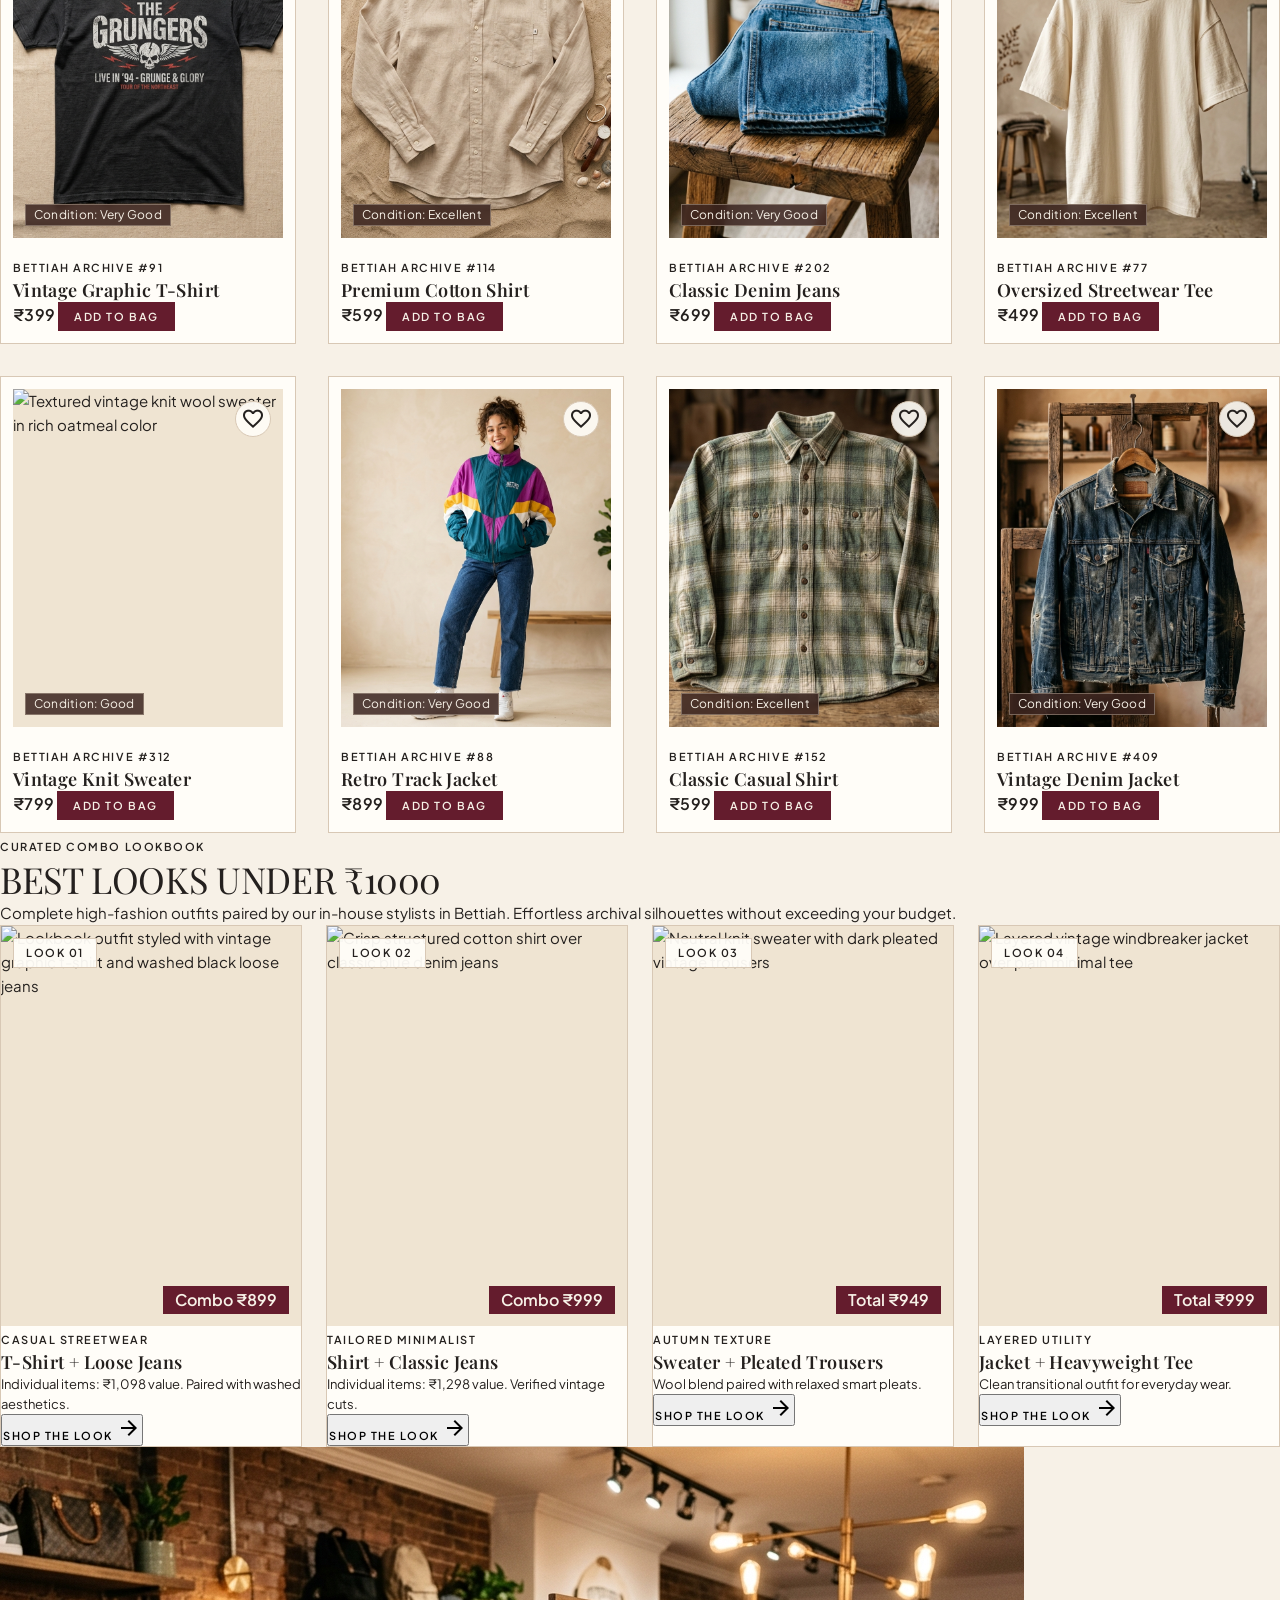
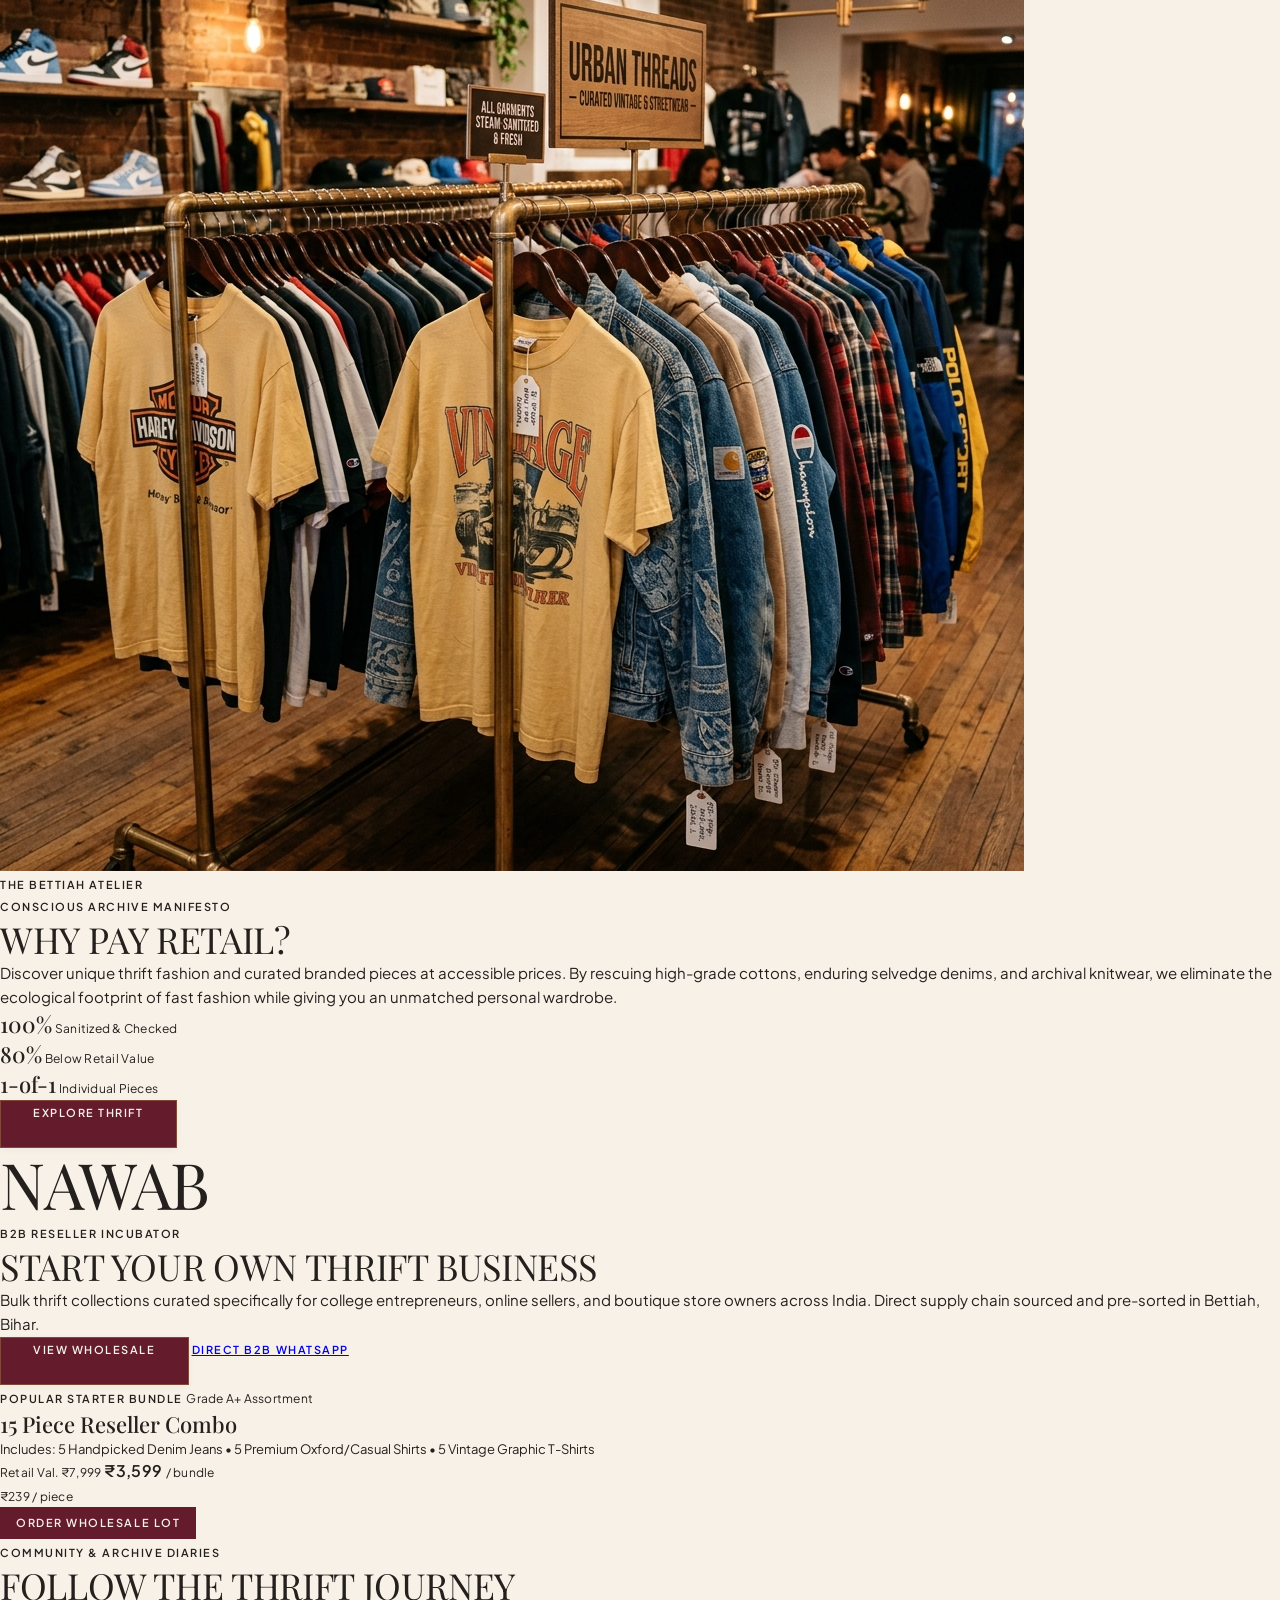
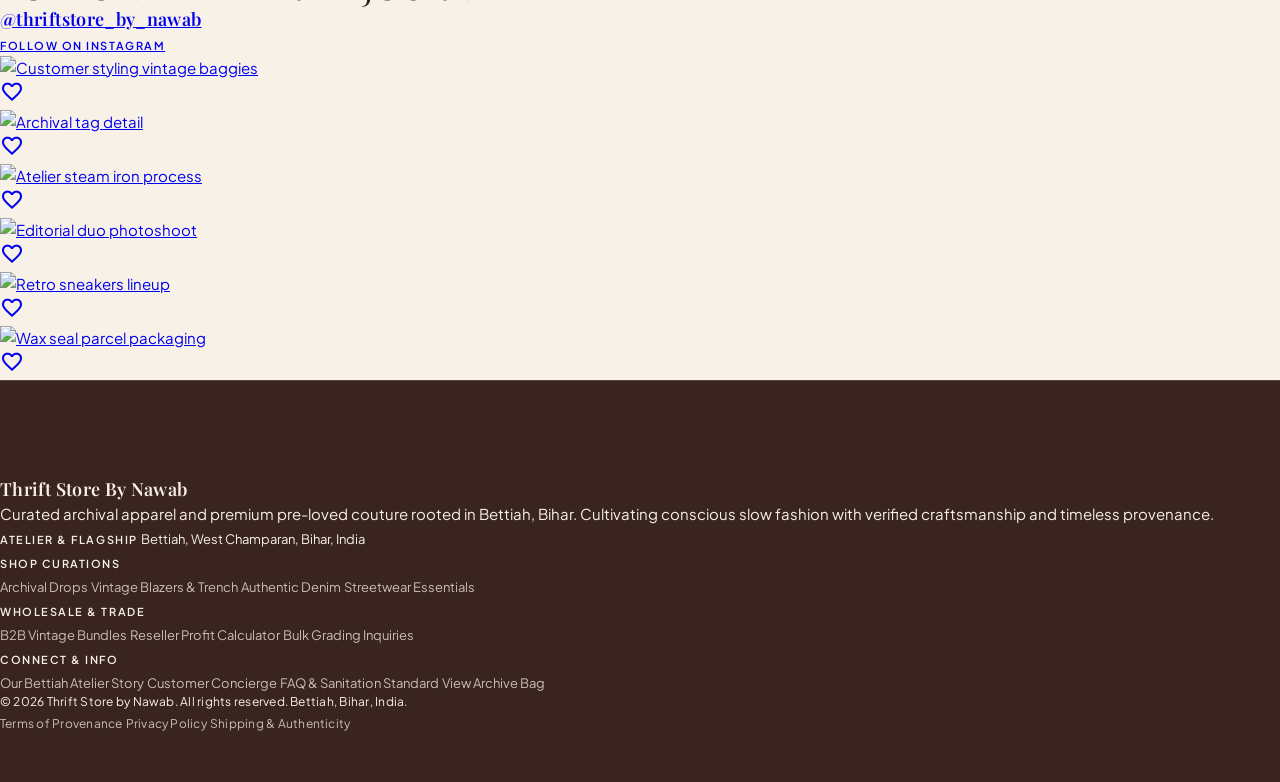
==== commit 7873b009: "Enforce strict single-line sideways scrolling marquee ticker with fixed line height" ====
--- a/index.html
+++ b/index.html
@@ -71,9 +71,9 @@
 
   <!-- STICKY HEADER -->
   <header class="fixed top-0 left-0 w-full z-40 bg-[#F7F1E7]/95 backdrop-blur-md border-b border-border-soft/60 shadow-[0_1px_8px_rgba(0,0,0,0.03)]">
-    <!-- Announcement Bar with Continuous Scrolling Marquee -->
-    <div class="announcement-bar-ticker font-label-uppercase text-[11px] tracking-widest uppercase font-semibold text-accent">
-      <div class="marquee-track">
+    <!-- Announcement Bar with Continuous Sideways Scrolling Marquee -->
+    <div class="announcement-bar-ticker text-accent">
+      <div class="marquee-track whitespace-nowrap">
         <span class="marquee-item">✦ PREMIUM CURATED VINTAGE & THRIFT ✦ FRESH ARCHIVAL DROPS EVERY WEEK ✦ 100% STEAM SANITIZED AT BETTIAH ATELIER ✦ FREE EXPRESS SHIPPING OVER ₹999 ✦ USE CODE "NAWAB10" FOR 10% OFF ✦</span>
         <span class="marquee-item">✦ PREMIUM CURATED VINTAGE & THRIFT ✦ FRESH ARCHIVAL DROPS EVERY WEEK ✦ 100% STEAM SANITIZED AT BETTIAH ATELIER ✦ FREE EXPRESS SHIPPING OVER ₹999 ✦ USE CODE "NAWAB10" FOR 10% OFF ✦</span>
       </div>
--- a/style.css
+++ b/style.css
@@ -830,24 +830,28 @@
   color: var(--color-accent);
 }
 
-/* Continuous Scrolling Marquee Announcement Bar */
+/* Continuous Sideways Scrolling Marquee Announcement Bar */
 .announcement-bar-ticker {
   background-color: var(--color-primary);
-  color: var(--color-background);
+  color: var(--color-accent);
   overflow: hidden;
   position: relative;
   width: 100%;
-  white-space: nowrap;
-  display: flex;
-  align-items: center;
-  padding: 0.4rem 0;
+  white-space: nowrap !important;
+  display: flex;
+  align-items: center;
+  height: 32px;
+  line-height: 32px;
   border-bottom: 1px solid rgba(176, 138, 74, 0.25);
 }
 
 .marquee-track {
-  display: inline-flex;
-  white-space: nowrap;
-  animation: marquee-scroll 26s linear infinite;
+  display: flex;
+  flex-direction: row;
+  white-space: nowrap !important;
+  flex-shrink: 0;
+  width: max-content;
+  animation: marquee-scroll 25s linear infinite;
   will-change: transform;
 }
 
@@ -856,10 +860,14 @@
 }
 
 .marquee-item {
-  display: inline-flex;
-  align-items: center;
-  gap: 1.5rem;
-  padding-right: 2rem;
+  display: inline-block;
+  white-space: nowrap !important;
+  flex-shrink: 0;
+  padding-right: 3rem;
+  font-size: 11px;
+  letter-spacing: 0.15em;
+  text-transform: uppercase;
+  font-weight: 600;
 }
 
 @keyframes marquee-scroll {
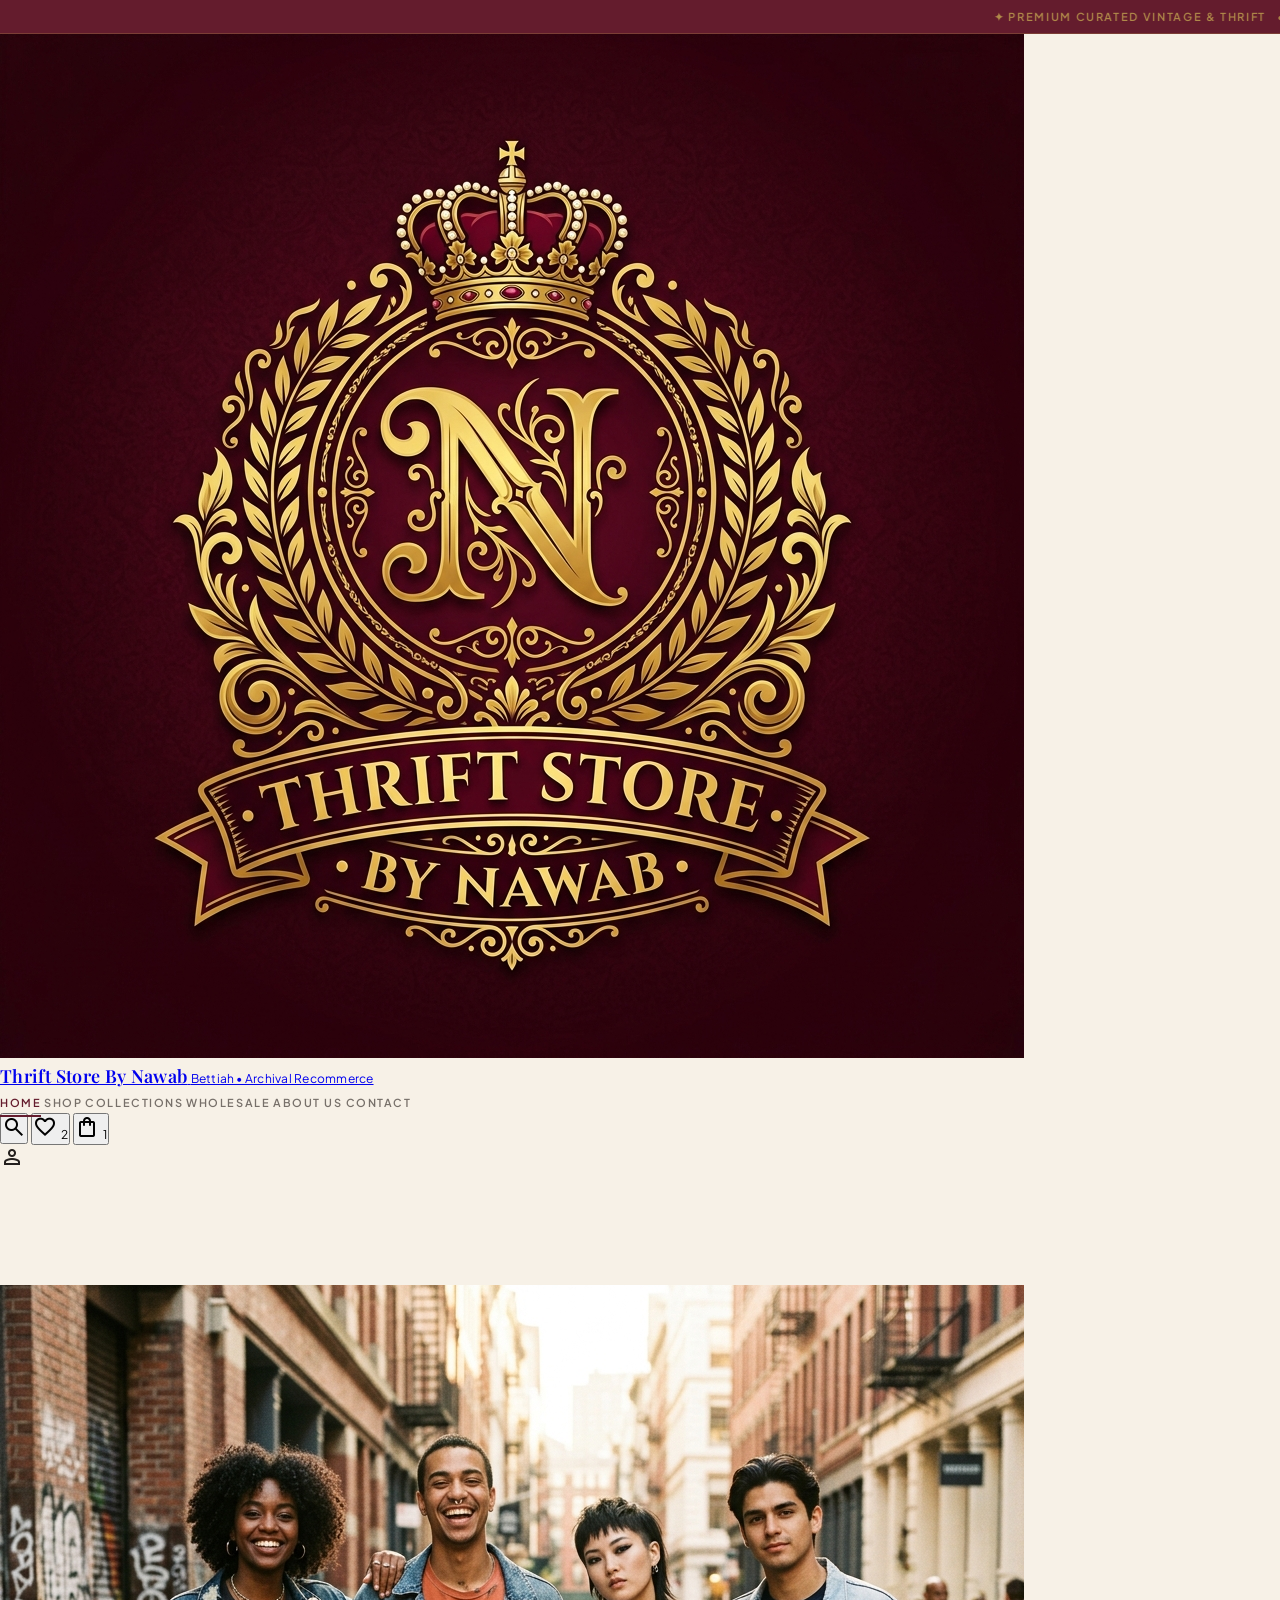
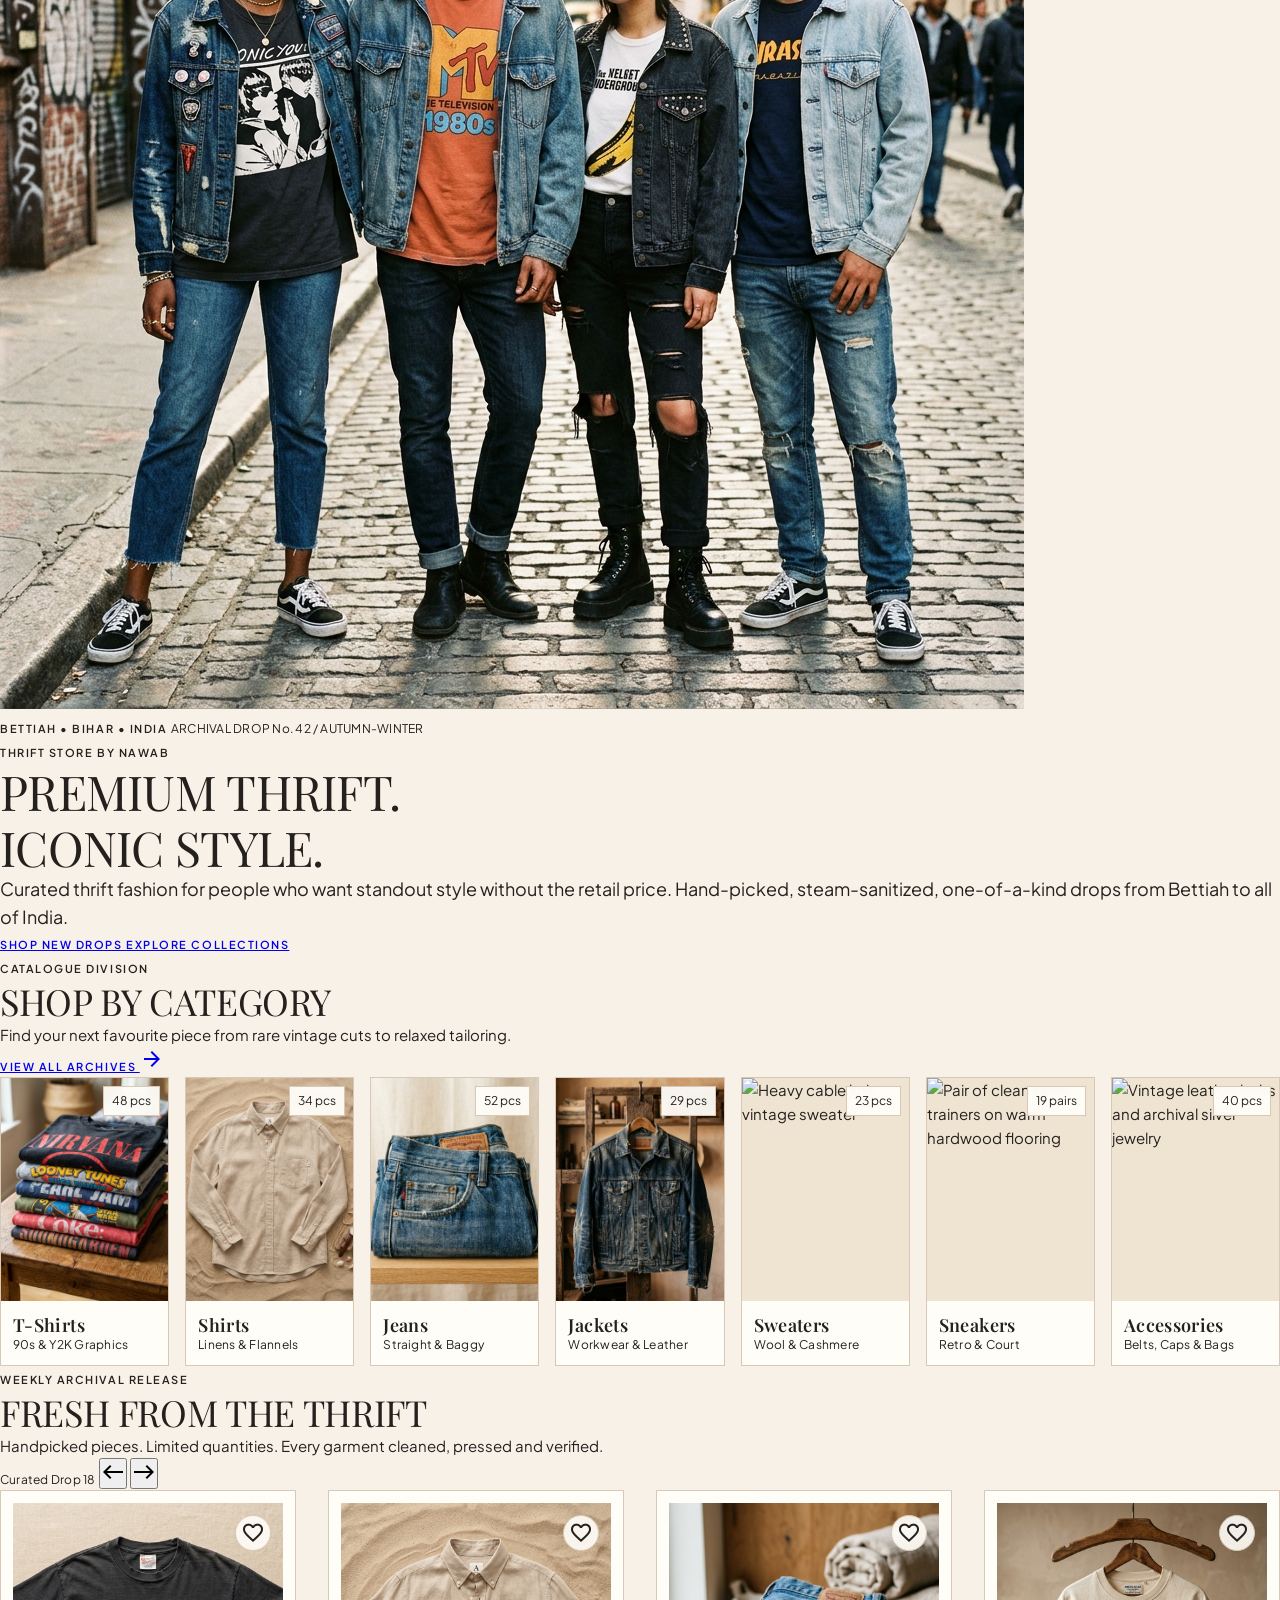
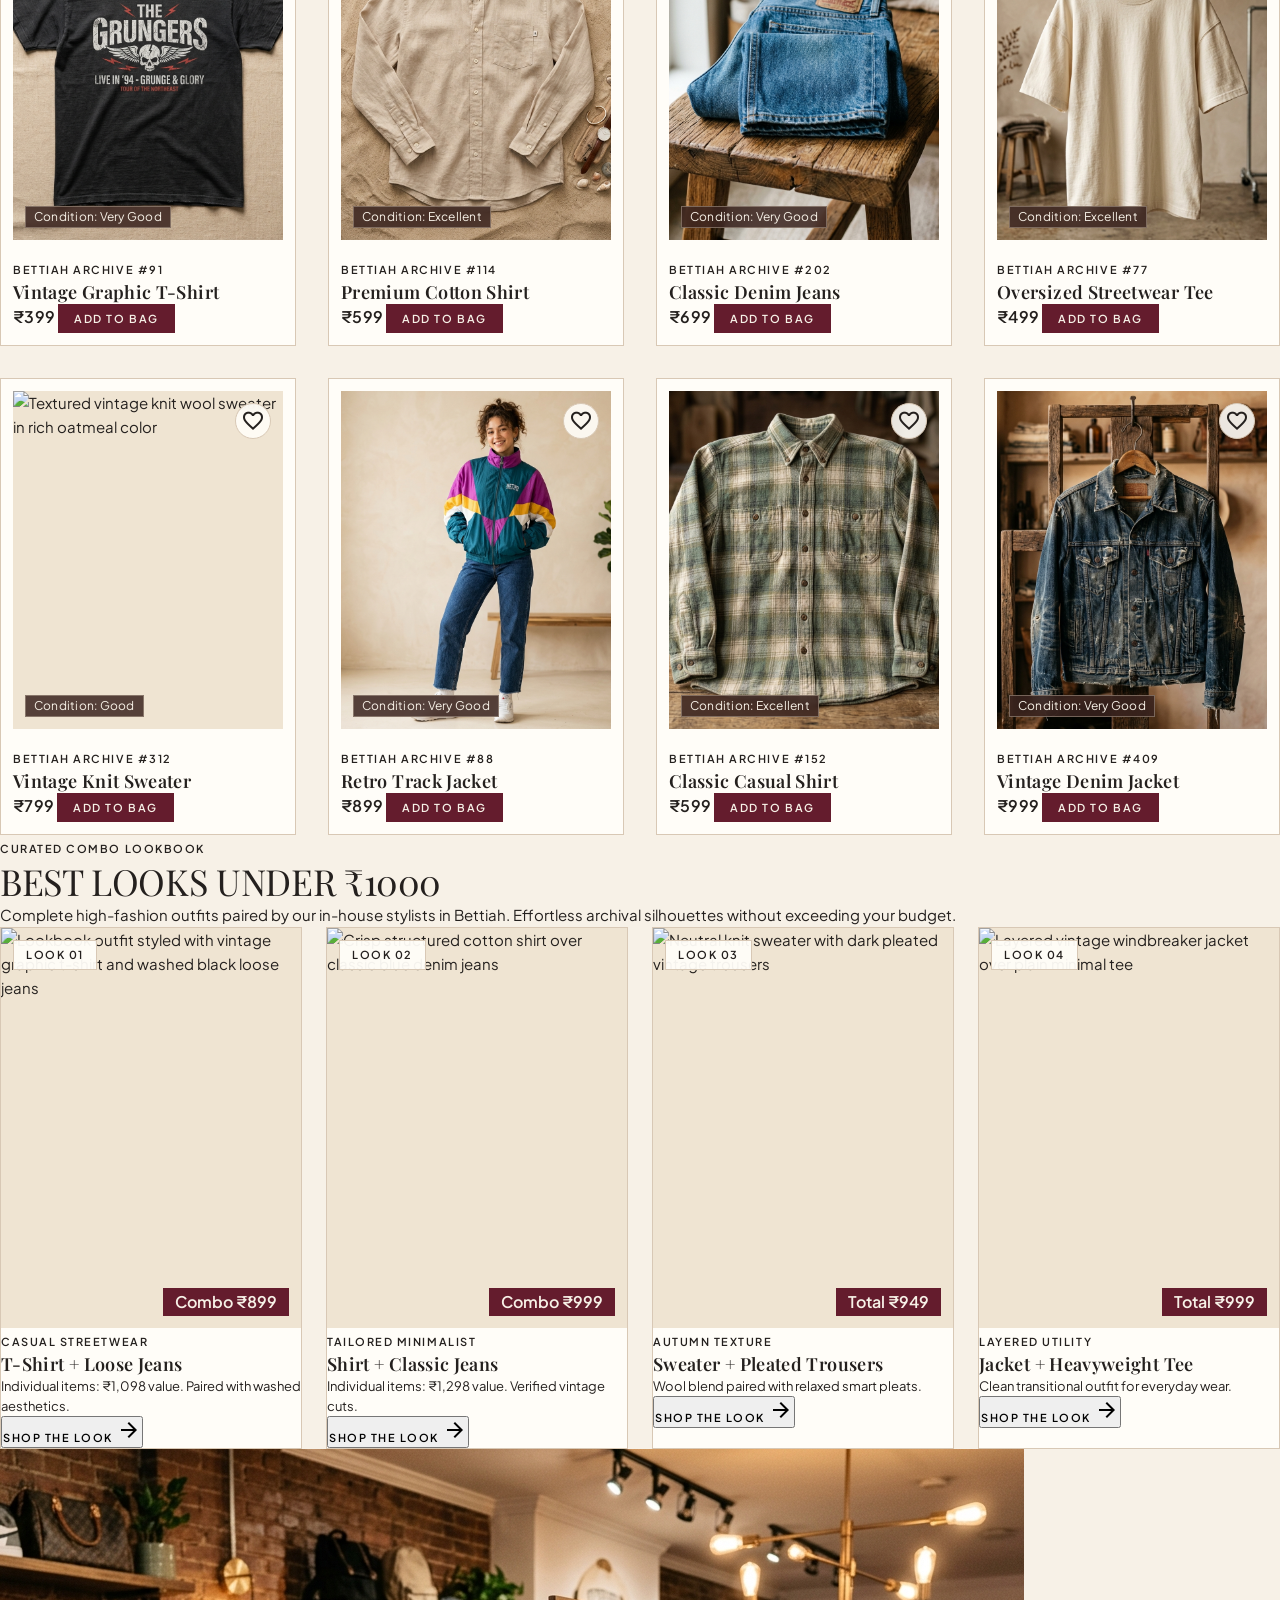
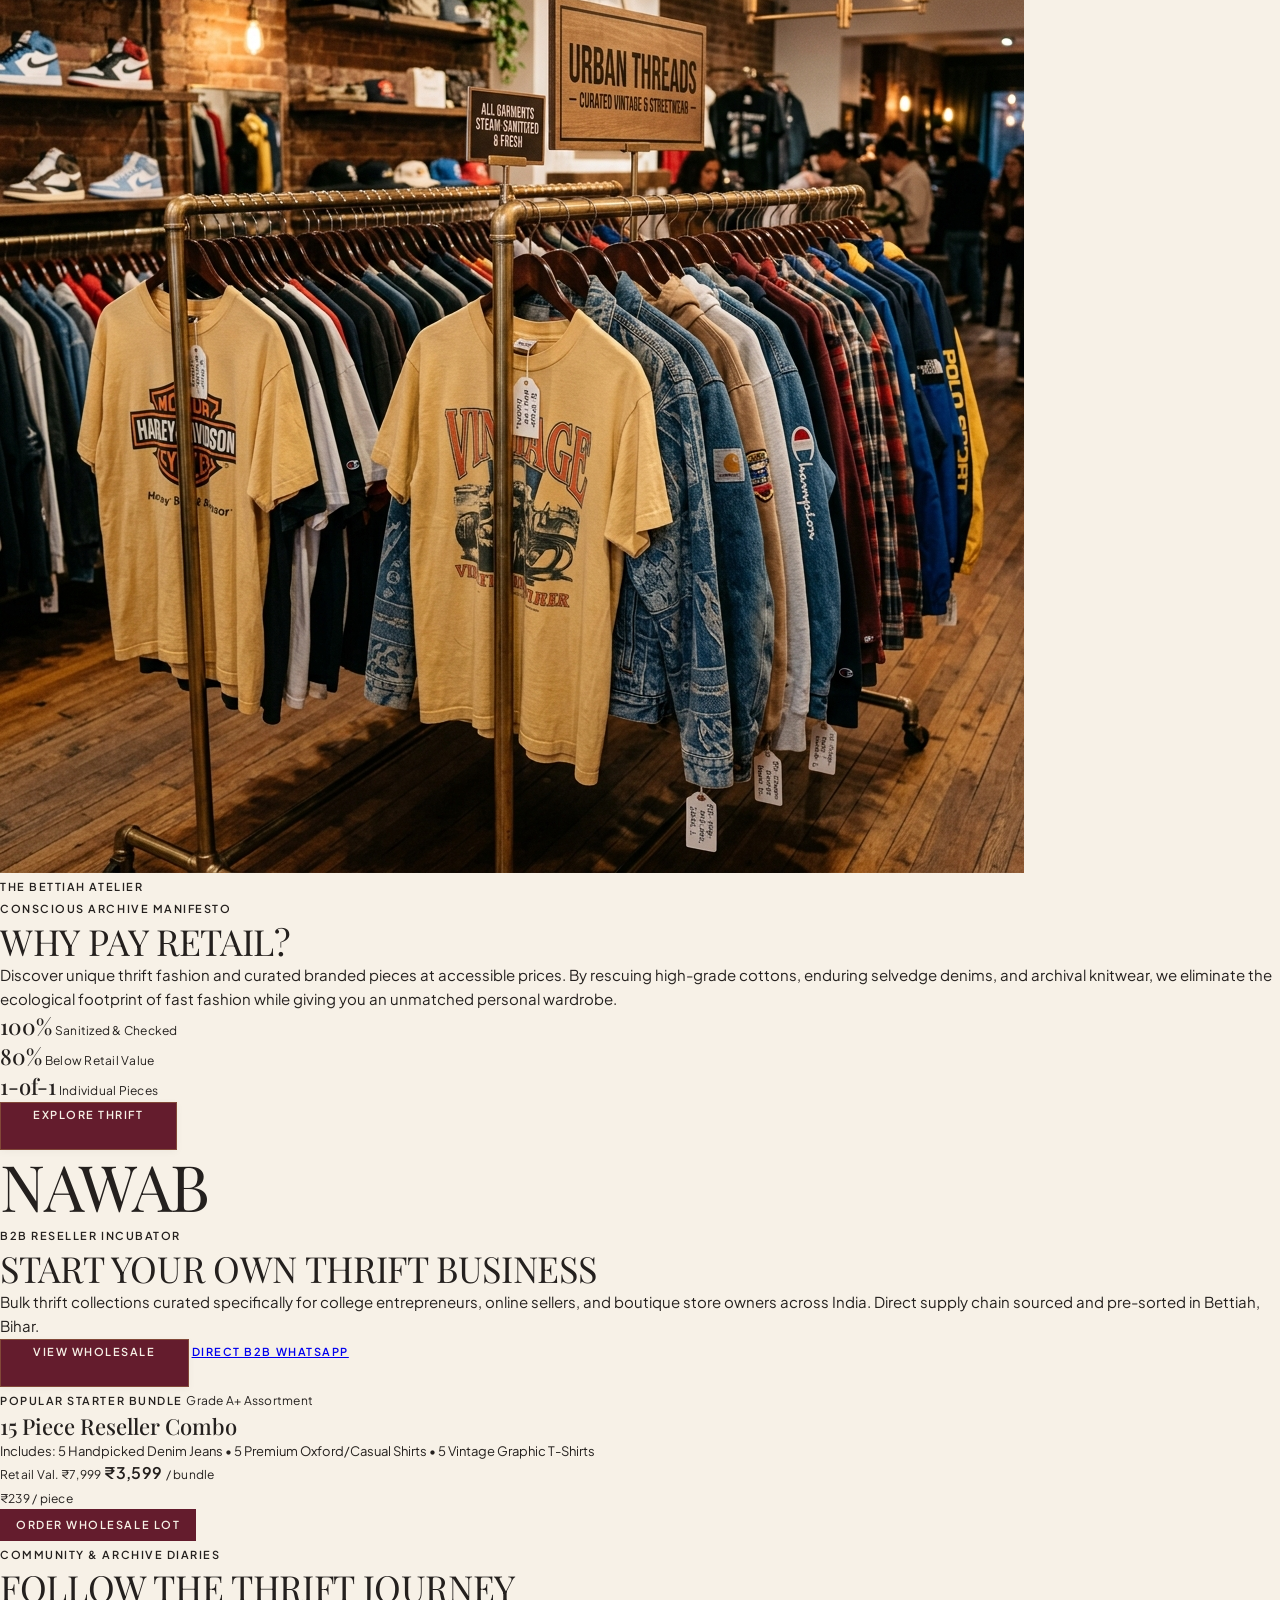
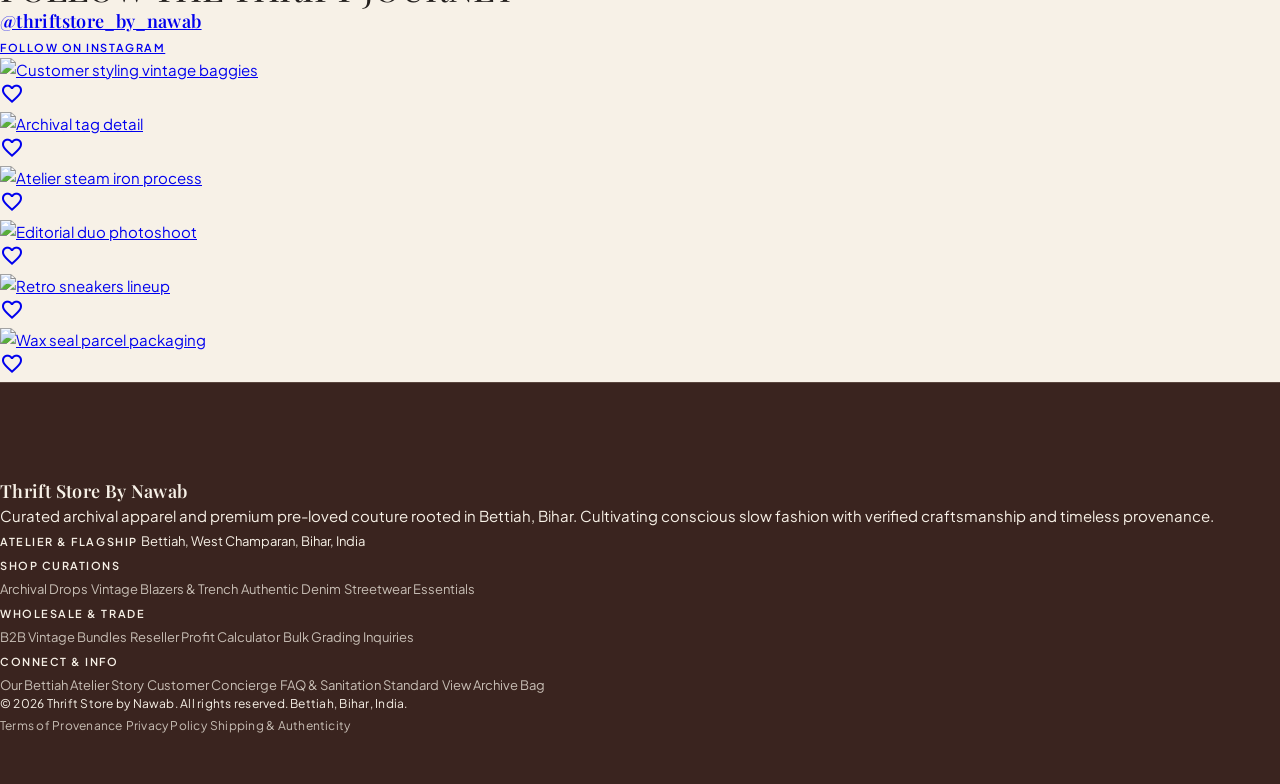
==== commit 8cbb569c: "Update announcement bar with marquee tag for guaranteed sideways scrolling" ====
--- a/index.html
+++ b/index.html
@@ -71,12 +71,11 @@
 
   <!-- STICKY HEADER -->
   <header class="fixed top-0 left-0 w-full z-40 bg-[#F7F1E7]/95 backdrop-blur-md border-b border-border-soft/60 shadow-[0_1px_8px_rgba(0,0,0,0.03)]">
-    <!-- Announcement Bar with Continuous Sideways Scrolling Marquee -->
+    <!-- Announcement Bar with Continuous Sideways Moving Marquee -->
     <div class="announcement-bar-ticker text-accent">
-      <div class="marquee-track whitespace-nowrap">
-        <span class="marquee-item">✦ PREMIUM CURATED VINTAGE & THRIFT ✦ FRESH ARCHIVAL DROPS EVERY WEEK ✦ 100% STEAM SANITIZED AT BETTIAH ATELIER ✦ FREE EXPRESS SHIPPING OVER ₹999 ✦ USE CODE "NAWAB10" FOR 10% OFF ✦</span>
-        <span class="marquee-item">✦ PREMIUM CURATED VINTAGE & THRIFT ✦ FRESH ARCHIVAL DROPS EVERY WEEK ✦ 100% STEAM SANITIZED AT BETTIAH ATELIER ✦ FREE EXPRESS SHIPPING OVER ₹999 ✦ USE CODE "NAWAB10" FOR 10% OFF ✦</span>
-      </div>
+      <marquee behavior="scroll" direction="left" scrollamount="6" onmouseover="this.stop();" onmouseout="this.start();">
+        ✦ PREMIUM CURATED VINTAGE & THRIFT &nbsp;&nbsp;•&nbsp;&nbsp; FRESH ARCHIVAL DROPS EVERY WEEK &nbsp;&nbsp;•&nbsp;&nbsp; 100% STEAM SANITIZED AT BETTIAH ATELIER &nbsp;&nbsp;•&nbsp;&nbsp; FREE EXPRESS SHIPPING OVER ₹999 &nbsp;&nbsp;•&nbsp;&nbsp; USE CODE "NAWAB10" FOR 10% OFF &nbsp;&nbsp;•&nbsp;&nbsp; BETTIAH, BIHAR, INDIA ✦
+      </marquee>
     </div>
     <!-- Main Header Bar -->
     <div class="h-20 max-w-container-max mx-auto px-gutter-mobile md:px-gutter-desktop flex items-center justify-between">
--- a/style.css
+++ b/style.css
@@ -832,49 +832,71 @@
 
 /* Continuous Sideways Scrolling Marquee Announcement Bar */
 .announcement-bar-ticker {
-  background-color: var(--color-primary);
-  color: var(--color-accent);
-  overflow: hidden;
-  position: relative;
-  width: 100%;
+  background-color: #641C2D !important;
+  color: #B08A4A !important;
+  overflow: hidden !important;
+  position: relative !important;
+  width: 100% !important;
   white-space: nowrap !important;
-  display: flex;
-  align-items: center;
-  height: 32px;
-  line-height: 32px;
-  border-bottom: 1px solid rgba(176, 138, 74, 0.25);
+  display: flex !important;
+  align-items: center !important;
+  height: 34px !important;
+  border-bottom: 1px solid rgba(176, 138, 74, 0.3) !important;
+}
+
+.announcement-bar-ticker marquee {
+  width: 100% !important;
+  color: #B08A4A !important;
+  font-family: 'Plus Jakarta Sans', sans-serif !important;
+  font-size: 11px !important;
+  font-weight: 600 !important;
+  letter-spacing: 0.15em !important;
+  text-transform: uppercase !important;
+  line-height: 34px !important;
 }
 
 .marquee-track {
-  display: flex;
-  flex-direction: row;
+  display: inline-flex !important;
   white-space: nowrap !important;
-  flex-shrink: 0;
-  width: max-content;
-  animation: marquee-scroll 25s linear infinite;
+  width: max-content !important;
+  -webkit-animation: marquee-scroll 20s linear infinite !important;
+  animation: marquee-scroll 20s linear infinite !important;
   will-change: transform;
 }
 
 .announcement-bar-ticker:hover .marquee-track {
-  animation-play-state: paused;
+  -webkit-animation-play-state: paused !important;
+  animation-play-state: paused !important;
 }
 
 .marquee-item {
-  display: inline-block;
+  display: inline-block !important;
   white-space: nowrap !important;
-  flex-shrink: 0;
-  padding-right: 3rem;
-  font-size: 11px;
-  letter-spacing: 0.15em;
-  text-transform: uppercase;
-  font-weight: 600;
+  padding-right: 3rem !important;
+  font-size: 11px !important;
+  letter-spacing: 0.15em !important;
+  text-transform: uppercase !important;
+  font-weight: 600 !important;
+}
+
+@-webkit-keyframes marquee-scroll {
+  0% {
+    -webkit-transform: translate3d(0, 0, 0);
+    transform: translate3d(0, 0, 0);
+  }
+  100% {
+    -webkit-transform: translate3d(-50%, 0, 0);
+    transform: translate3d(-50%, 0, 0);
+  }
 }
 
 @keyframes marquee-scroll {
   0% {
-    transform: translateX(0%);
+    -webkit-transform: translate3d(0, 0, 0);
+    transform: translate3d(0, 0, 0);
   }
   100% {
-    transform: translateX(-50%);
-  }
-}
+    -webkit-transform: translate3d(-50%, 0, 0);
+    transform: translate3d(-50%, 0, 0);
+  }
+}
